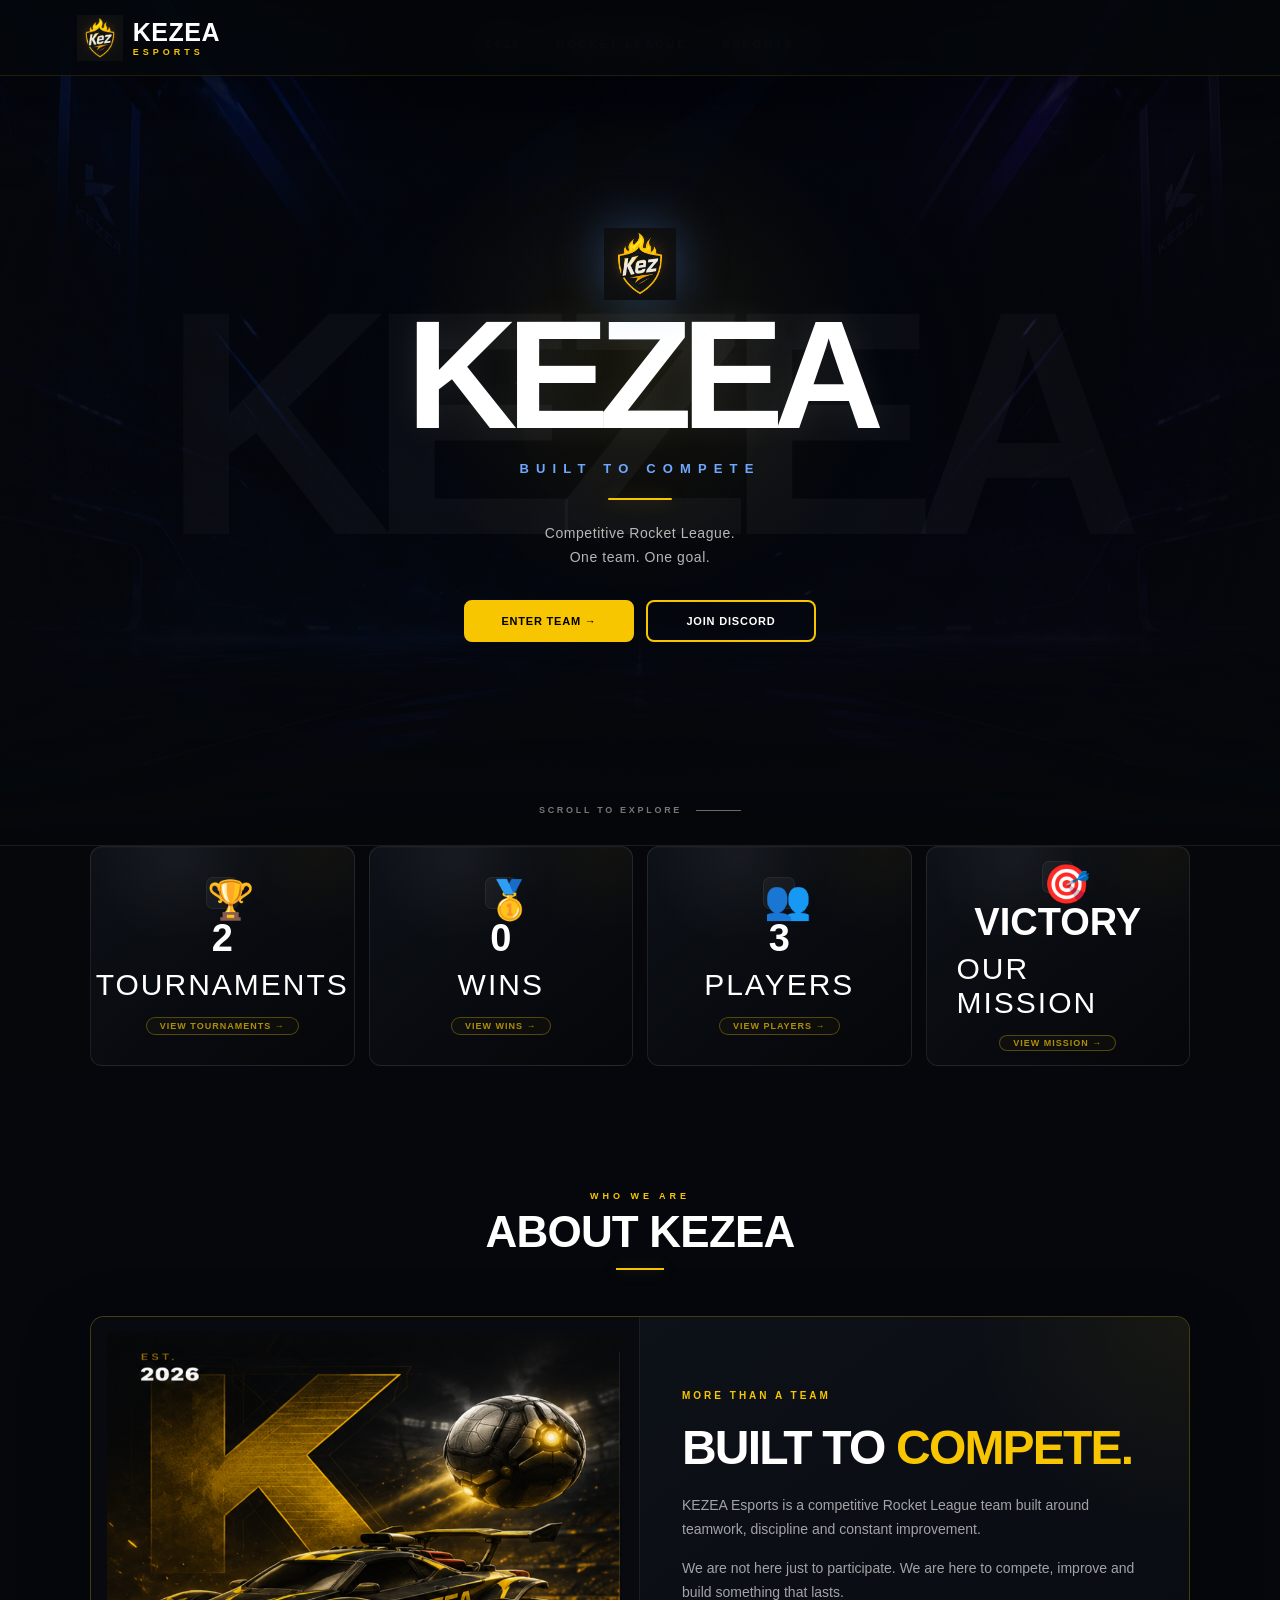
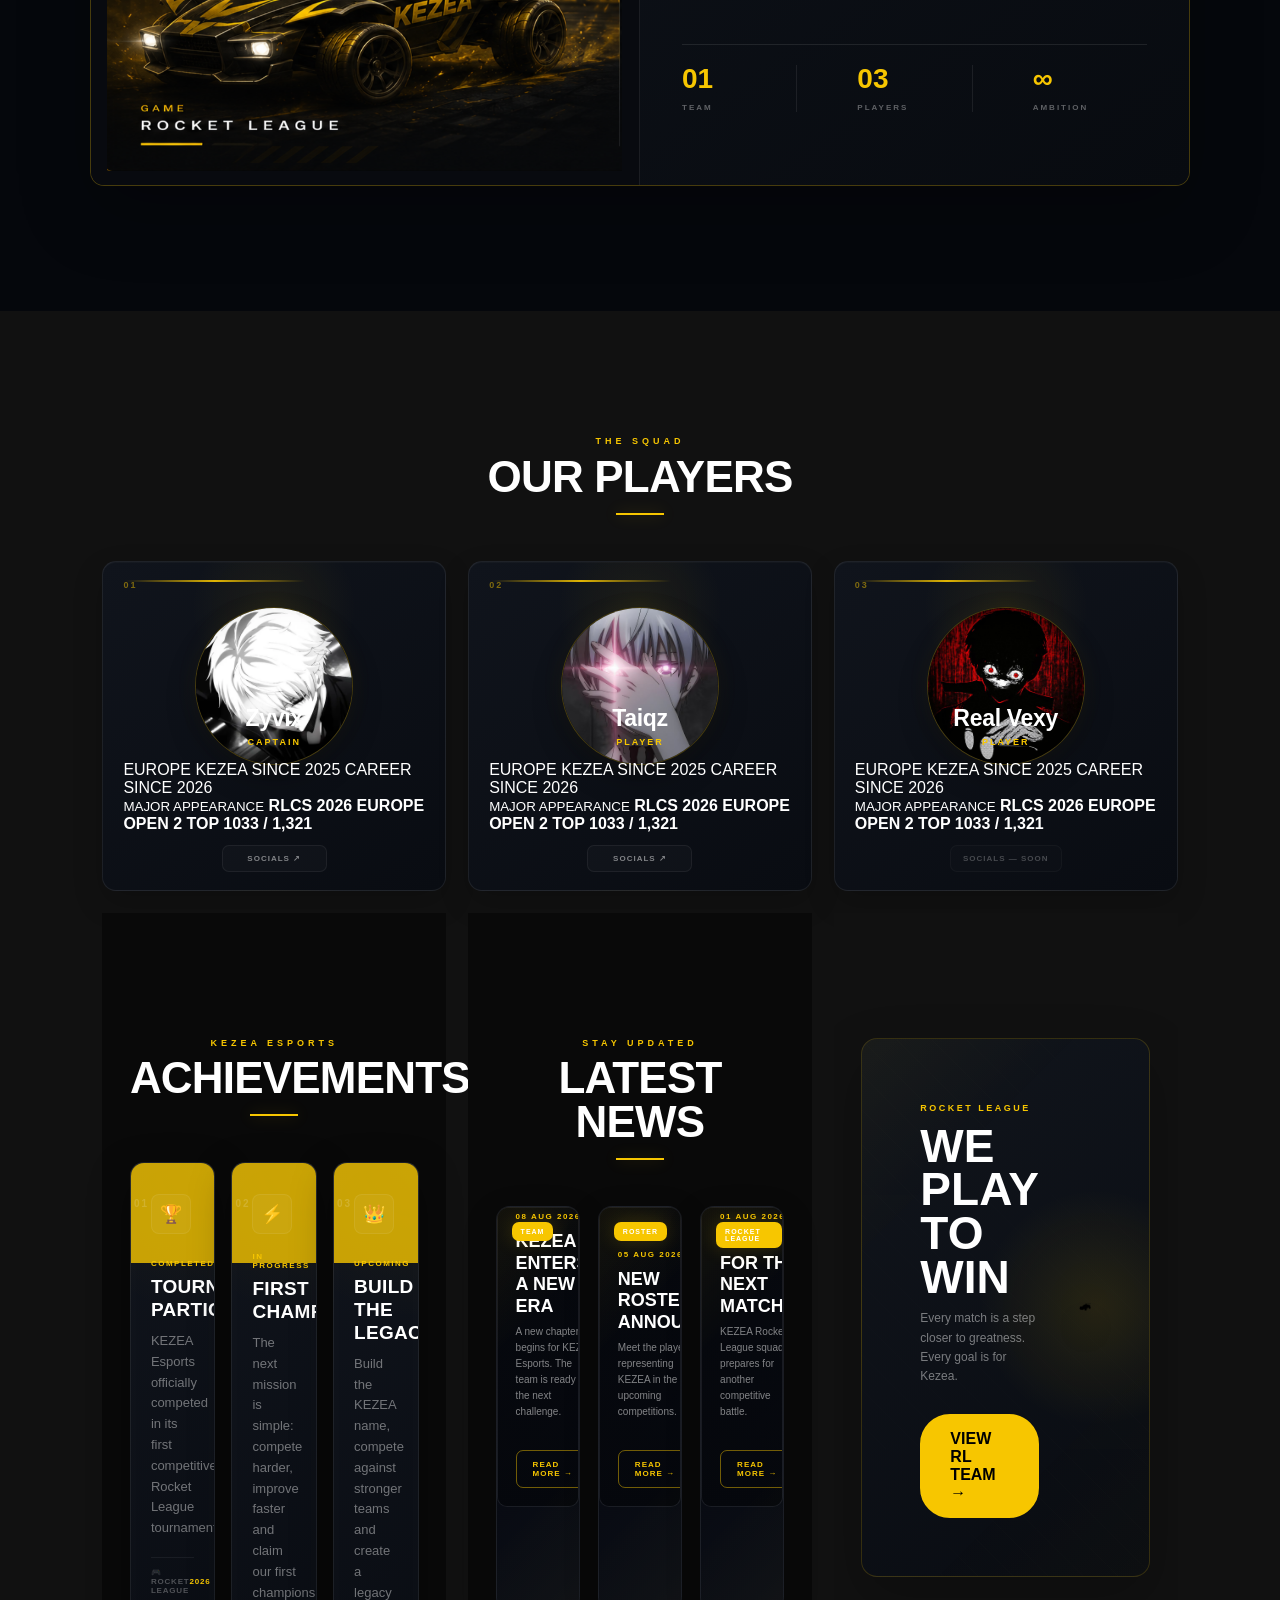
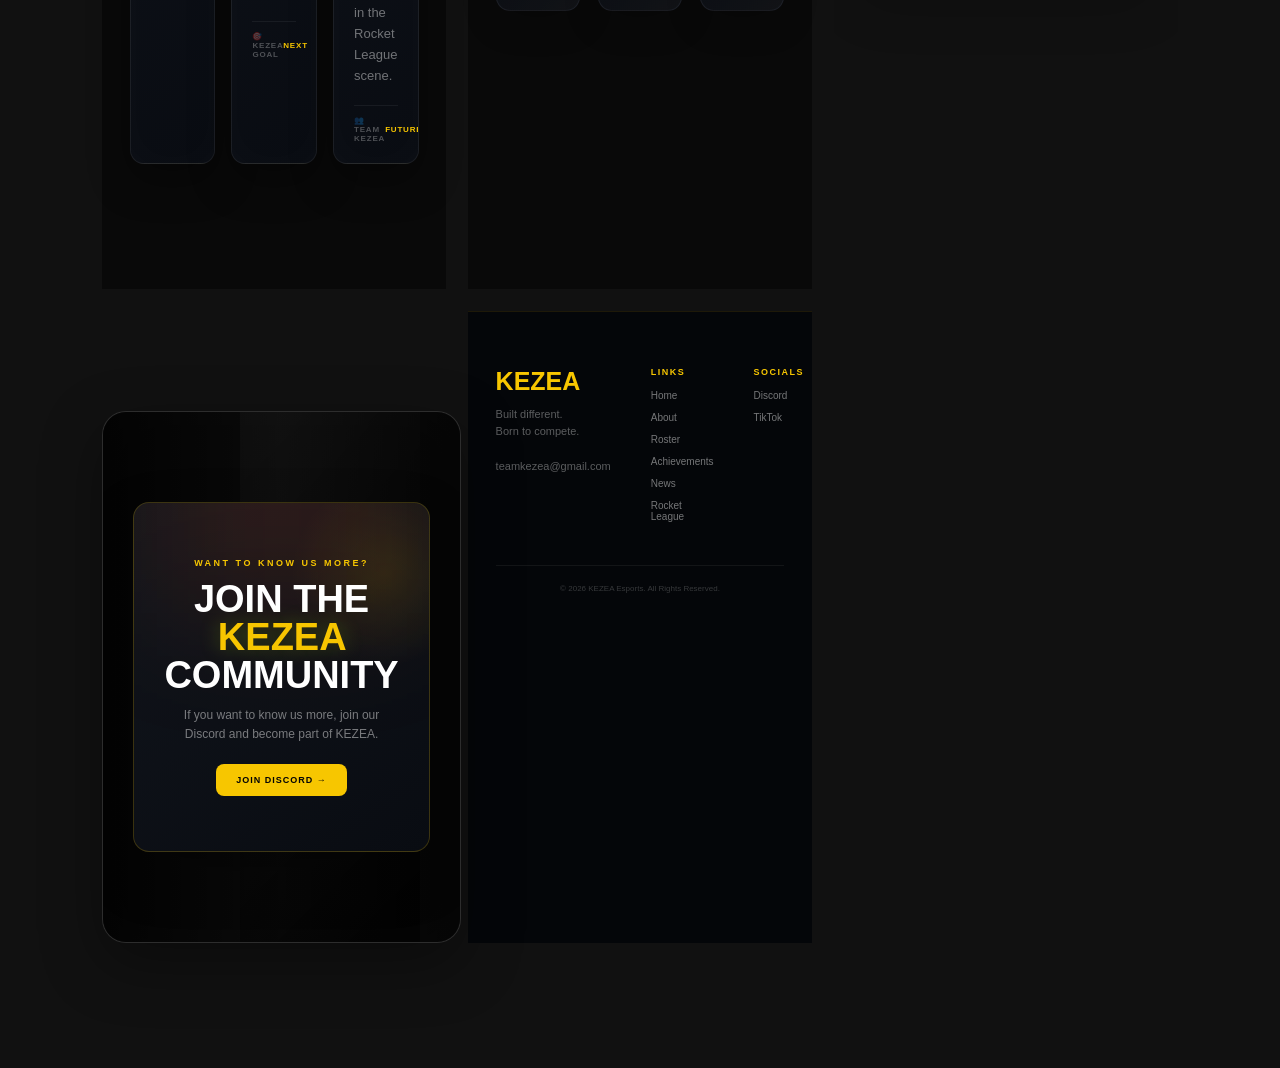
==== index.html @ 30eb9d8b "Refactor player cards and add event details" ====
<!DOCTYPE html>
<html lang="en">

<head>

    <meta charset="UTF-8">

    <meta
        name="viewport"
        content="width=device-width, initial-scale=1.0"
    >

    <title>KEZEA ESPORTS | Rocket League Esports</title>


    <!-- =========================
         GOOGLE VERIFICATION
    ========================== -->

    <meta
        name="google-site-verification"
        content="HxjGGB0V_TbKgoSrfknSjcGnYt4F0NY1BSdPWhC2jM4"
    >


    <!-- =========================
         DESCRIPTION
    ========================== -->

    <meta
        name="description"
        content="Official KEZEA Esports website. A competitive Rocket League esports team built on passion, teamwork and a drive for greatness."
    >


    <!-- =========================
         SOCIAL PREVIEW
    ========================== -->

    <meta
        property="og:title"
        content="KEZEA ESPORTS | Rocket League Esports"
    >

    <meta
        property="og:description"
        content="Official KEZEA Esports website. A competitive Rocket League esports team built on passion, teamwork and a drive for greatness."
    >

    <meta
        property="og:image"
        content="https://teamkezea.github.io/kezea-website/logo.png"
    >

    <meta
        property="og:url"
        content="https://teamkezea.github.io/kezea-website/"
    >

    <meta
        property="og:type"
        content="website"
    >


    <!-- =========================
         FAVICON
    ========================== -->

    <link
        rel="icon"
        type="image/png"
        href="logo.png"
    >


    <!-- =========================
         CSS
    ========================== -->

    <link
        rel="stylesheet"
        href="style.css"
    >

</head>


<body>


<!-- ==================================================
     NAVBAR
================================================== -->

<nav class="navbar">

    <!-- LOGO -->
    <a href="#hero" class="logo">

        <div class="logo-symbol">
            <img src="logo.png" alt="KEZEA Logo">
        </div>

        <div class="logo-text">
            KEZEA
            <span>ESPORTS</span>
        </div>

    </a>


    <!-- PC NAVIGATION -->
    <ul class="desktop-nav">

        <li><a href="#hero">HOME</a></li>
        <li><a href="#about">ABOUT</a></li>
        <li><a href="#roster">ROSTER</a></li>
        <li><a href="#achievements">ACHIEVEMENTS</a></li>
        <li><a href="#rocket-league">ROCKET LEAGUE</a></li>
        <li><a href="#news">NEWS</a></li>

    </ul>




<!-- DARK OVERLAY -->

<div class="menu-overlay"></div>
    
    <button
        class="menu-toggle"
        aria-label="Open menu"
        type="button"
    >
        ☰
    </button>


    <!-- DISCORD -->

    <a
        class="discord-btn"
        href="https://discord.gg/qdnSGPNUKp"
        target="_blank"
        rel="noopener noreferrer"
    >
        JOIN DISCORD
    </a>

</nav>



<!-- ==================================================
     HERO
================================================== -->

<section
    id="hero"
    class="hero"
>


    <div class="hero-bg-title">
        KEZEA
    </div>


    <div class="hero-top">

        <span>
            2026
        </span>

        <span>
            ROCKET LEAGUE
        </span>

        <span>
            ESPORTS
        </span>

    </div>


    <div class="hero-center">


        <div class="hero-logo">

            <img
                src="logo.png"
                alt="KEZEA"
            >

        </div>


        <h1>
            KEZEA
        </h1>


        <div class="hero-subtitle">
            BUILT TO COMPETE
        </div>


        <div class="hero-line"></div>


        <p>
            Competitive Rocket League.
            <br>
            One team. One goal.
        </p>


        <div class="hero-buttons">

            <a
                href="#roster"
                class="btn"
            >
                ENTER TEAM →
            </a>


            <a
                href="https://discord.gg/qdnSGPNUKp"
                class="btn outline"
                target="_blank"
                rel="noopener noreferrer"
            >
                JOIN DISCORD
            </a>

        </div>

    </div>


    <div class="hero-bottom">

        <span>
            SCROLL TO EXPLORE
        </span>

        <span class="hero-scroll-line"></span>

    </div>

</section>



<!-- ==================================================
     STATS
================================================== -->

<section class="stats-section">

    <div class="stat-box">


        <!-- TOURNAMENTS -->

        <a
            href="tournaments.html"
            class="stat"
        >

            <span class="stat-icon">
                🏆
            </span>

            <h2>
                2
            </h2>

            <p>
                TOURNAMENTS
            </p>

            <span class="stat-link">
                VIEW TOURNAMENTS →
            </span>

        </a>


        <!-- WINS -->

        <a
            href="wins.html"
            class="stat"
        >

            <span class="stat-icon">
                🥇
            </span>

            <h2>
                0
            </h2>

            <p>
                WINS
            </p>

            <span class="stat-link">
                VIEW WINS →
            </span>

        </a>


        <!-- PLAYERS -->

        <a
            href="players.html"
            class="stat"
        >

            <span class="stat-icon">
                👥
            </span>

            <h2>
                3
            </h2>

            <p>
                PLAYERS
            </p>

            <span class="stat-link">
                VIEW PLAYERS →
            </span>

        </a>


        <!-- MISSION -->

        <a
            href="mission.html"
            class="stat"
        >

            <span class="stat-icon">
                🎯
            </span>

            <h2>
                VICTORY
            </h2>

            <p>
                OUR MISSION
            </p>

            <span class="stat-link">
                VIEW MISSION →
            </span>

        </a>

    </div>

</section>



<!-- ==================================================
     ABOUT
================================================== -->

<section
    id="about"
    class="about section"
>


    <div class="section-title">

        <span>
            WHO WE ARE
        </span>

        <h2>
            ABOUT KEZEA
        </h2>

        <div class="section-line"></div>

    </div>


    <div class="about-content">


        <!-- LEFT -->

        <div class="about-visual">

            <div class="about-big-text">
                K
            </div>


            <div class="about-info">

                <span>
                    EST.
                </span>

                <strong>
                    2026
                </strong>

            </div>


            <div class="about-info second">

                <span>
                    GAME
                </span>

                <strong>
                    ROCKET LEAGUE
                </strong>

            </div>

        </div>


        <!-- RIGHT -->

        <div class="about-text">

            <span class="about-label">
                MORE THAN A TEAM
            </span>


            <h3>
                BUILT TO
                <span>COMPETE.</span>
            </h3>


            <p>
                KEZEA Esports is a competitive Rocket League
                team built around teamwork, discipline and
                constant improvement.
            </p>


            <p>
                We are not here just to participate.
                We are here to compete, improve and build
                something that lasts.
            </p>


            <div class="about-stats">

                <div>
                    <strong>01</strong>
                    <span>TEAM</span>
                </div>

                <div>
                    <strong>03</strong>
                    <span>PLAYERS</span>
                </div>

                <div>
                    <strong>∞</strong>
                    <span>AMBITION</span>
                </div>

            </div>

        </div>

    </div>

</section>



<!-- ==================================================
     ROSTER
================================================== -->

<section
    id="roster"
    class="roster section"
>


    <div class="section-title">

        <span>
            THE SQUAD
        </span>

        <h2>
            OUR PLAYERS
        </h2>

        <div class="section-line"></div>

    </div>


    <div class="players">


<!-- ZYVIX -->
<div class="player-card">
    <span class="player-number">01</span>

    <div class="player-avatar">
        <img src="Zyvix.png" alt="Zyvix">
    </div>

    <h3>Zyvix</h3>
    <p>CAPTAIN</p>

    <div class="player-career">
        <span>EUROPE</span>
        <span>KEZEA SINCE 2025</span>
        <span>CAREER SINCE 2026</span>
    </div>

    <div class="player-event">
        <small>MAJOR APPEARANCE</small>
        <strong>RLCS 2026 EUROPE OPEN 2</strong>
        <b>TOP 1033 / 1,321</b>
    </div>

    <a href="https://linktr.ee/zyvixrl"
       target="_blank"
       class="player-link">
       SOCIALS ↗
    </a>
</div>


<!-- TAIQZ -->
<div class="player-card">
    <span class="player-number">02</span>

    <div class="player-avatar">
        <img src="taiqz.png" alt="Taiqz">
    </div>

    <h3>Taiqz</h3>
    <p>PLAYER</p>

    <div class="player-career">
        <span>EUROPE</span>
        <span>KEZEA SINCE 2025</span>
        <span>CAREER SINCE 2026</span>
    </div>

    <div class="player-event">
        <small>MAJOR APPEARANCE</small>
        <strong>RLCS 2026 EUROPE OPEN 2</strong>
        <b>TOP 1033 / 1,321</b>
    </div>

    <a href="https://linktr.ee/taiqz"
       target="_blank"
       class="player-link">
       SOCIALS ↗
    </a>
</div>


<!-- REAL VEXY -->
<div class="player-card">
    <span class="player-number">03</span>

    <div class="player-avatar">
        <img src="real-vexy.png" alt="Real Vexy">
    </div>

    <h3>Real Vexy</h3>
    <p>PLAYER</p>

    <div class="player-career">
        <span>EUROPE</span>
        <span>KEZEA SINCE 2025</span>
        <span>CAREER SINCE 2026</span>
    </div>

    <div class="player-event">
        <small>MAJOR APPEARANCE</small>
        <strong>RLCS 2026 EUROPE OPEN 2</strong>
        <b>TOP 1033 / 1,321</b>
    </div>

    <span class="player-link disabled">
        SOCIALS — SOON
    </span>
</div>


<!-- ==================================================
     ACHIEVEMENTS
================================================== -->

<section
    id="achievements"
    class="achievements section"
>


    <div class="section-title">

        <span>
            KEZEA ESPORTS
        </span>

        <h2>
            ACHIEVEMENTS
        </h2>

        <div class="section-line"></div>

    </div>


    <div class="achievements-container">


        <!-- ACHIEVEMENT 01 -->

        <div class="achievement-card">

            <div class="achievement-number">
                01
            </div>


            <div class="achievement-icon">
                🏆
            </div>


            <div class="achievement-content">

                <span class="achievement-status">
                    COMPLETED
                </span>


                <h3>
                    TOURNAMENT PARTICIPATION
                </h3>


                <p>
                    KEZEA Esports officially competed
                    in its first competitive Rocket League
                    tournaments.
                </p>


                <div class="achievement-meta">

                    <span>
                        🎮 ROCKET LEAGUE
                    </span>

                    <span>
                        2026
                    </span>

                </div>

            </div>

        </div>



        <!-- ACHIEVEMENT 02 -->

        <div class="achievement-card">

            <div class="achievement-number">
                02
            </div>


            <div class="achievement-icon">
                ⚡
            </div>


            <div class="achievement-content">

                <span class="achievement-status active">
                    IN PROGRESS
                </span>


                <h3>
                    FIRST CHAMPIONSHIP
                </h3>


                <p>
                    The next mission is simple:
                    compete harder, improve faster
                    and claim our first championship.
                </p>


                <div class="achievement-meta">

                    <span>
                        🎯 KEZEA GOAL
                    </span>

                    <span>
                        NEXT
                    </span>

                </div>

            </div>

        </div>



        <!-- ACHIEVEMENT 03 -->

        <div class="achievement-card">

            <div class="achievement-number">
                03
            </div>


            <div class="achievement-icon">
                👑
            </div>


            <div class="achievement-content">

                <span class="achievement-status future">
                    UPCOMING
                </span>


                <h3>
                    BUILD THE LEGACY
                </h3>


                <p>
                    Build the KEZEA name, compete against
                    stronger teams and create a legacy
                    in the Rocket League scene.
                </p>


                <div class="achievement-meta">

                    <span>
                        👥 TEAM KEZEA
                    </span>

                    <span>
                        FUTURE
                    </span>

                </div>

            </div>

        </div>

    </div>

</section>



<!-- ==================================================
     NEWS
================================================== -->

<section
    id="news"
    class="news section"
>


    <div class="section-title">

        <span>
            STAY UPDATED
        </span>

        <h2>
            LATEST NEWS
        </h2>

        <div class="section-line"></div>

    </div>


    <div class="news-cards">


        <!-- NEWS 01 -->

        <article class="news-card featured">

            <div class="news-card-image news-bg-1">

                <span class="news-card-tag">
                    TEAM
                </span>


                <div class="news-card-overlay"></div>


                <div class="news-card-content">

                    <span class="news-card-date">
                        08 AUG 2026
                    </span>


                    <h3>
                        KEZEA ENTERS A NEW ERA
                    </h3>


                    <p>
                        A new chapter begins for KEZEA Esports.
                        The team is ready for the next challenge.
                    </p>


                    <a
                        href="news.html#new-era"
                        class="news-card-btn"
                    >
                        READ MORE →
                    </a>

                </div>

            </div>

        </article>



        <!-- NEWS 02 -->

        <article class="news-card">

            <div class="news-card-image news-bg-2">

                <span class="news-card-tag">
                    ROSTER
                </span>


                <div class="news-card-overlay"></div>


                <div class="news-card-content">

                    <span class="news-card-date">
                        05 AUG 2026
                    </span>


                    <h3>
                        NEW ROSTER ANNOUNCEMENT
                    </h3>


                    <p>
                        Meet the players representing KEZEA
                        in the upcoming competitions.
                    </p>


                    <a
                        href="news.html#roster-announcement"
                        class="news-card-btn"
                    >
                        READ MORE →
                    </a>

                </div>

            </div>

        </article>



        <!-- NEWS 03 -->

        <article class="news-card">

            <div class="news-card-image news-bg-3">

                <span class="news-card-tag">
                    ROCKET LEAGUE
                </span>


                <div class="news-card-overlay"></div>


                <div class="news-card-content">

                    <span class="news-card-date">
                        01 AUG 2026
                    </span>


                    <h3>
                        READY FOR THE NEXT MATCH
                    </h3>


                    <p>
                        KEZEA Rocket League squad prepares
                        for another competitive battle.
                    </p>


                    <a
                        href="news.html#next-match"
                        class="news-card-btn"
                    >
                        READ MORE →
                    </a>

                </div>

            </div>

        </article>

    </div>

</section>



<!-- ==================================================
     ROCKET LEAGUE
================================================== -->

<section
    id="rocket-league"
    class="rocket-league section"
>


    <div class="rocket-container">


        <div class="rocket-text">

            <span>
                ROCKET LEAGUE
            </span>


            <h2>
                WE PLAY
                <br>
                TO WIN
            </h2>


            <p>
                Every match is a step closer to greatness.
                Every goal is for Kezea.
            </p>


            <a
                href="#roster"
                class="btn"
            >
                VIEW RL TEAM →
            </a>

        </div>


        <div class="rocket-car">

            <img
                src="care.png"
                alt="Rocket League Car"
            >

        </div>

    </div>

</section>



<!-- ==================================================
     DISCORD CTA
================================================== -->

<section class="discord-cta">


    <div class="discord-cta-content">

        <span class="discord-cta-small">
            WANT TO KNOW US MORE?
        </span>


        <h2>
            JOIN THE
            <span>KEZEA</span>
            COMMUNITY
        </h2>


        <p>
            If you want to know us more,
            join our Discord and become part of KEZEA.
        </p>


        <a
            href="https://discord.gg/qdnSGPNUKp"
            class="discord-cta-btn"
            target="_blank"
            rel="noopener noreferrer"
        >
            JOIN DISCORD →
        </a>

    </div>

</section>



<!-- ==================================================
     FOOTER
================================================== -->

<footer>


    <div class="footer-grid">


        <!-- BRAND -->

        <div>

            <h2 class="footer-logo">
                KEZEA
            </h2>


            <p>
                Built different.
                <br>
                Born to compete.
                <br>
                <br>
                teamkezea@gmail.com
            </p>

        </div>



        <!-- LINKS -->

        <div>

            <h3>
                LINKS
            </h3>


            <a href="#hero">
                Home
            </a>


            <a href="#about">
                About
            </a>


            <a href="#roster">
                Roster
            </a>


            <a href="#achievements">
                Achievements
            </a>


            <a href="#news">
                News
            </a>


            <a href="#rocket-league">
                Rocket League
            </a>

        </div>



        <!-- SOCIALS -->

        <div>

            <h3>
                SOCIALS
            </h3>


            <a
                href="https://discord.gg/qdnSGPNUKp"
                target="_blank"
                rel="noopener noreferrer"
            >
                Discord
            </a>


            <a
                href="https://www.tiktok.com/@teamkezea0"
                target="_blank"
                rel="noopener noreferrer"
            >
                TikTok
            </a>

        </div>

    </div>


    <div class="copyright">

        © 2026 KEZEA Esports.
        All Rights Reserved.

    </div>

</footer>



<!-- ==================================================
     JAVASCRIPT
================================================== -->

<script>


/* =========================
   SCROLL REVEAL
========================= */

document.addEventListener("DOMContentLoaded", function () {


    const elements = document.querySelectorAll(
        ".section-title, .stat, .about-visual, .about-text, .player-card, .achievement-card, .news-card, .rocket-text, .rocket-car, .discord-cta-content"
    );


    const observer = new IntersectionObserver(
        function (entries) {

            entries.forEach(function (entry) {

                if (entry.isIntersecting) {

                    entry.target.classList.add(
                        "show-on-scroll"
                    );

                    observer.unobserve(
                        entry.target
                    );

                }

            });

        },
        {
            threshold: 0.15
        }
    );


    elements.forEach(function (element) {

        observer.observe(element);

    });


});



/* =========================
   MOBILE MENU
========================= */

document.addEventListener("DOMContentLoaded", function () {


    const menuButton =
        document.querySelector(".menu-toggle");


    const menu =
        document.querySelector(".navbar > ul");


    const menuLinks =
        document.querySelectorAll(
            ".navbar > ul a"
        );


    if (!menuButton || !menu) {
        return;
    }


    menuButton.addEventListener(
        "click",
        function () {

            menu.classList.toggle(
                "mobile-open"
            );


            const isOpen =
                menu.classList.contains(
                    "mobile-open"
                );


            menuButton.textContent =
                isOpen ? "✕" : "☰";


            menuButton.setAttribute(
                "aria-label",
                isOpen
                    ? "Close menu"
                    : "Open menu"
            );

        }
    );


    menuLinks.forEach(function (link) {

        link.addEventListener(
            "click",
            function () {

                menu.classList.remove(
                    "mobile-open"
                );


                menuButton.textContent =
                    "☰";


                menuButton.setAttribute(
                    "aria-label",
                    "Open menu"
                );

            }
        );

    });


});


</script>


</body>

</html>
---- style.css ----
/* =========================================================
   KEZEA ESPORTS
   GAMING STYLE v3 - CLEAN & RESPONSIVE
========================================================= */

p {
    font-size: 30px;
}


/* =========================================================
   IMPORTS
========================================================= */

@import url("https://fonts.googleapis.com/css2?family=Orbitron:wght@400;500;600;700;800;900&family=Poppins:wght@300;400;500;600;700;800&display=swap");

/* =========================================================
   VARIABLES
========================================================= */

:root {
    --gold: #f7c600;
    --gold-light: #ffe45c;
    --gold-dark: #b88c00;

    --black: #050505;
    --dark: #0b0b0b;
    --dark-2: #111;
    --card: #151515;
    --card-2: #1b1b1b;

    --white: #fff;
    --gray: #999;
    --gray-dark: #555;

    --border: rgba(247, 198, 0, 0.18);
    --glow: 0 0 25px rgba(247, 198, 0, 0.18);

    --transition: 0.3s ease;
}

/* =========================================================
   RESET
========================================================= */

* {
    margin: 0;
    padding: 0;
    box-sizing: border-box;
}

html {
    scroll-behavior: smooth;
    scroll-padding-top: 90px;
}

body {
    font-family: "Poppins", sans-serif;
    background: var(--black);
    color: var(--white);
    overflow-x: hidden;
}

a {
    color: inherit;
    text-decoration: none;
}

img {
    max-width: 100%;
    display: block;
}

button,
input,
textarea,
select {
    font: inherit;
}

button {
    border: 0;
    cursor: pointer;
}

/* =========================================================
   SELECTION
========================================================= */

::selection {
    background: var(--gold);
    color: #000;
}

/* =========================================================
   SCROLLBAR
========================================================= */

::-webkit-scrollbar {
    width: 8px;
}

::-webkit-scrollbar-track {
    background: #050505;
}

::-webkit-scrollbar-thumb {
    background: var(--gold);
    border-radius: 10px;
}

::-webkit-scrollbar-thumb:hover {
    background: var(--gold-light);
}

/* =========================================================
   NAVBAR
========================================================= */

.navbar {
    position: fixed;
    top: 0;
    left: 0;

    width: 100%;
    height: 82px;

    padding: 0 7%;

    display: flex;
    align-items: center;
    justify-content: space-between;

    background: rgba(5, 5, 5, 0.82);
    backdrop-filter: blur(18px);
    -webkit-backdrop-filter: blur(18px);

    border-bottom: 1px solid rgba(247, 198, 0, 0.08);

    z-index: 1000;
}

/* LOGO */

.logo {
    display: flex;
    align-items: center;
    gap: 12px;

    font-family: "Orbitron", sans-serif;
    font-size: 25px;
    font-weight: 800;

    transition: var(--transition);
}

.logo:hover {
    transform: scale(1.03);
}

.logo-symbol {
    width: 52px;
    height: 52px;

    display: flex;
    align-items: center;
    justify-content: center;
}

.logo-symbol img {
    width: 100%;
    height: 100%;
    object-fit: contain;
}

.logo span {
    display: block;

    color: var(--gold);

    font-family: "Poppins", sans-serif;
    font-size: 9px;

    letter-spacing: 4px;
}

/* NAV LINKS */

.navbar ul {
    display: flex;
    align-items: center;
    gap: 25px;

    list-style: none;
}

.navbar ul a {
    position: relative;

    font-size: 12px;
    font-weight: 600;

    color: #ddd;

    transition: var(--transition);
}

.navbar ul a::after {
    content: "";

    position: absolute;
    left: 0;
    bottom: -7px;

    width: 0;
    height: 2px;

    background: var(--gold);

    transition: var(--transition);
}

.navbar ul a:hover {
    color: var(--gold);
}

.navbar ul a:hover::after {
    width: 100%;
}

/* DISCORD */

.discord-btn {
    padding: 11px 20px;

    background: var(--gold);
    color: #000;

    border-radius: 30px;

    font-size: 12px;
    font-weight: 800;

    transition: var(--transition);
}

.discord-btn:hover {
    transform: translateY(-3px);

    box-shadow:
        0 0 25px rgba(247, 198, 0, 0.45);
}

/* =========================================================
   HERO
========================================================= */

/* =========================================================
   KEZEA - PREMIUM HERO
========================================================= */

#hero {
    position: relative;
    min-height: 92vh;
    display: flex;
    align-items: center;
    justify-content: center;
    overflow: hidden;

    background:
        linear-gradient(
            180deg,
            rgba(4, 6, 12, 0.35),
            rgba(4, 6, 12, 0.88)
        ),
        url("hero-bg.jpg") center / cover no-repeat;

    border-bottom: 1px solid rgba(255,255,255,0.08);
}

/* Dark cinematic layer */

#hero::before {
    content: "";
    position: absolute;
    inset: 0;

    background:
        radial-gradient(
            circle at center,
            rgba(255, 70, 0, 0.12),
            transparent 38%
        ),
        linear-gradient(
            90deg,
            rgba(5,7,12,0.65),
            transparent 50%,
            rgba(5,7,12,0.65)
        );

    pointer-events: none;
}


/* Subtle grid */

#hero::after {
    content: "";
    position: absolute;
    inset: 0;

    background-image:
        linear-gradient(
            rgba(255,255,255,0.025) 1px,
            transparent 1px
        ),
        linear-gradient(
            90deg,
            rgba(255,255,255,0.025) 1px,
            transparent 1px
        );

    background-size: 70px 70px;

    mask-image: linear-gradient(
        to bottom,
        transparent,
        black 25%,
        black 75%,
        transparent
    );

    pointer-events: none;
}


/* Hero content */

.hero-content {
    position: relative;
    z-index: 2;

    width: min(1000px, 90%);

    text-align: center;

    display: flex;
    flex-direction: column;
    align-items: center;

    padding: 120px 20px 80px;
}


/* Welcome */

.welcome {
    color: #ff5a1f;

    font-size: 14px;
    font-weight: 800;

    letter-spacing: 7px;

    margin-bottom: 22px;

    text-transform: uppercase;
}


/* Main title */

.hero-content h1 {
    margin: 0;

    font-size: clamp(70px, 11vw, 150px);

    line-height: 0.82;

    font-weight: 1000;

    letter-spacing: -6px;

    text-transform: uppercase;

    color: #ffffff;

    text-shadow:
        0 0 30px rgba(255,255,255,0.08);
}

.hero-content h1 span {
    color: #ff5a1f;

    text-shadow:
        0 0 25px rgba(255,90,31,0.35),
        0 0 70px rgba(255,90,31,0.15);
}


/* Line */

.hero-line {
    width: 90px;
    height: 4px;

    margin: 35px 0 25px;

    background: #ff5a1f;

    box-shadow:
        0 0 20px rgba(255,90,31,0.65);

    border-radius: 10px;
}


/* Description */

.hero-content > p {
    max-width: 620px;

    margin: 0 auto;

    color: rgba(255,255,255,0.68);

    font-size: 17px;

    line-height: 1.8;

    letter-spacing: 0.4px;
}


/* Buttons */

.hero-buttons {
    display: flex;

    gap: 14px;

    margin-top: 38px;

    flex-wrap: wrap;

    justify-content: center;
}

.hero-buttons .btn {
    min-width: 180px;

    text-align: center;
}


/* Bottom glow */

#hero .hero-content::after {
    content: "";

    position: absolute;

    width: 500px;
    height: 180px;

    bottom: -80px;

    background: rgba(255,90,31,0.12);

    filter: blur(80px);

    z-index: -1;

    pointer-events: none;
}


/* =========================================================
   HERO RESPONSIVE
========================================================= */

@media (max-width: 700px) {

    #hero {
        min-height: 85vh;
    }

    .hero-content {
        padding-top: 100px;
    }

    .hero-content h1 {
        font-size: clamp(58px, 18vw, 95px);

        letter-spacing: -3px;
    }

    .welcome {
        font-size: 11px;
        letter-spacing: 4px;
    }

    .hero-content > p {
        font-size: 15px;
    }

    .hero-buttons {
        width: 100%;
    }

    .hero-buttons .btn {
        width: 100%;
        max-width: 280px;
    }
}
/* =========================================================
   BUTTONS
========================================================= */

.btn {
    display: inline-flex;
    align-items: center;
    justify-content: center;

    padding: 14px 28px;

    background: var(--gold);
    color: #000;

    border: 2px solid var(--gold);
    border-radius: 30px;

    font-weight: 800;

    transition: var(--transition);
}

.btn:hover {
    transform: translateY(-4px);

    box-shadow:
        0 0 25px rgba(247, 198, 0, 0.45);
}

.btn.outline {
    background: transparent;
    color: #fff;
}

.btn.outline:hover {
    background: var(--gold);
    color: #000;
}

/* =========================
   KEZEA STATS
========================= */

#stats {
    padding: 0 6% 60px;
    background: #05070c;
}

.stat-box {
    max-width: 1100px;
    margin: 0 auto;

    display: grid;
    grid-template-columns: repeat(4, 1fr);
    gap: 12px;
}

.stat {
    position: relative;

    height: 135px;
    min-height: 0;

    padding: 16px 18px;

    display: flex;
    flex-direction: column;
    justify-content: space-between;

    overflow: hidden;

    text-decoration: none;
    color: white;

    background:
        linear-gradient(
            145deg,
            rgba(20,23,31,.96),
            rgba(9,11,17,.98)
        );

    border: 1px solid rgba(255,255,255,.07);
    border-radius: 9px;

    transition: .3s ease;
}

.stat:hover {
    transform: translateY(-3px);
    border-color: rgba(255,90,31,.35);
    box-shadow: 0 8px 25px rgba(0,0,0,.3);
}

.stat-top {
    display: flex;
    align-items: center;
    justify-content: space-between;
}

.stat-icon {
    width: 32px;
    height: 32px;

    display: flex;
    align-items: center;
    justify-content: center;

    font-size: 15px;

    background: rgba(255,255,255,.04);
    border: 1px solid rgba(255,255,255,.06);
    border-radius: 7px;
}

.stat-number {
    font-size: 9px;
    font-weight: 800;
    letter-spacing: 2px;
    color: rgba(255,255,255,.18);
}

.stat-main {
    margin-top: 4px;
}

.stat-main h2 {
    margin: 0;

    font-size: 30px;
    line-height: 1;

    font-weight: 900;
    color: #fff;
}

.stat-main p {
    margin: 5px 0 0;

    font-size: 8px;
    font-weight: 900;
    letter-spacing: 1.5px;

    color: #ff5a1f;
}

.stat-bottom {
    display: flex;
    align-items: center;
    justify-content: space-between;

    padding-top: 7px;

    border-top: 1px solid rgba(255,255,255,.06);

    font-size: 7px;
    font-weight: 800;
    letter-spacing: .8px;

    color: rgba(255,255,255,.3);
}

.stat-arrow {
    color: #ff5a1f;
    font-size: 13px;
}

@media (max-width: 950px) {
    .stat-box {
        grid-template-columns: repeat(2, 1fr);
    }
}

@media (max-width: 600px) {

    #stats {
        padding-left: 5%;
        padding-right: 5%;
    }

    .stat-box {
        grid-template-columns: 1fr;
    }

    .stat {
        height: 130px;
    }
}

/* =========================================================
   SECTIONS
========================================================= */

#about,
#roster,
#achievements,
#rocket-league,
#news {
    position: relative;

    padding: 110px 8%;
}

#about,
#achievements,
#news {
    background: #090909;
}

#roster,
#rocket-league {
    background: #111;
}

/* =========================================================
   SECTION TITLE
========================================================= */

.section-title {
    margin-bottom: 60px;

    text-align: center;
}

.section-title span {
    color: var(--gold);

    font-size: 12px;
    font-weight: 700;

    letter-spacing: 5px;
}

.section-title h2 {
    margin-top: 10px;

    font-family: "Orbitron", sans-serif;

    font-size: clamp(30px, 4vw, 45px);
}

.section-line {
    width: 90px;
    height: 4px;

    margin: 18px auto 0;

    background: var(--gold);

    box-shadow:
        0 0 15px rgba(247, 198, 0, 0.5);
}

/* =========================================================
   ABOUT
========================================================= */

.about-content {
    max-width: 850px;

    margin: auto;

    text-align: center;
}

.about-content p {
    margin-bottom: 20px;

    color: #aaa;

    font-size: 17px;
    line-height: 1.9;
}

/* =========================================================
   PLAYERS
========================================================= */

.players {
    position: relative;
    z-index: 2;

    display: grid;

    grid-template-columns: repeat(3, minmax(0, 1fr));

    gap: 25px;

    width: 100%;
    max-width: 1100px;

    margin: 0 auto;
}

/* =========================
   PLAYER CARD
========================= */

.player-card {
    position: relative;

    height: 300px;
    padding: 18px;

    display: flex;
    flex-direction: column;
    align-items: center;
    justify-content: flex-end;

    overflow: hidden;

    text-decoration: none;
    color: #fff;

    background:
        linear-gradient(
            145deg,
            rgba(20,23,31,.96),
            rgba(8,10,15,.99)
        );

    border: 1px solid rgba(255,255,255,.07);
    border-radius: 10px;

    transition:
        transform .3s ease,
        border-color .3s ease,
        box-shadow .3s ease;
}


/* ORANGE GLOW */

.player-card::before {
    content: "";

    position: absolute;

    width: 180px;
    height: 180px;

    top: -80px;
    right: -70px;

    background: rgba(255,90,31,.12);

    filter: blur(55px);

    opacity: 0;

    transition: opacity .3s ease;
}


/* BOTTOM LINE */

.player-card::after {
    content: "";

    position: absolute;

    left: 0;
    bottom: 0;

    width: 0;
    height: 2px;

    background: #ff5a1f;

    transition: width .3s ease;
}


/* HOVER */

.player-card:hover {
    transform: translateY(-5px);

    border-color: rgba(255,90,31,.35);

    box-shadow:
        0 12px 30px rgba(0,0,0,.35);
}

.player-card:hover::before {
    opacity: 1;
}

.player-card:hover::after {
    width: 100%;
}


/* =========================
   NUMBER
========================= */

.player-number {
    position: absolute;

    top: 14px;
    left: 16px;

    color: rgba(255,255,255,.18);

    font-size: 10px;
    font-weight: 900;

    letter-spacing: 2px;
}


/* =========================
   AVATAR
========================= */

.player-avatar {
    position: absolute;

    top: 25px;
    left: 50%;

    width: 150px;
    height: 150px;

    transform: translateX(-50%);

    display: flex;
    align-items: center;
    justify-content: center;

    overflow: hidden;

    border-radius: 50%;

    background:
        radial-gradient(
            circle,
            rgba(255,90,31,.12),
            rgba(10,12,18,.95) 70%
        );

    border: 1px solid rgba(255,255,255,.08);
}

.player-avatar img {
    width: 100%;
    height: 100%;

    object-fit: cover;

    transition: transform .35s ease;
}

.player-card:hover .player-avatar img {
    transform: scale(1.05);
}


/* =========================
   NAME
========================= */

.player-card h3 {
    position: relative;
    z-index: 2;

    margin: 0;

    font-size: 21px;
    line-height: 1;

    font-weight: 900;

    letter-spacing: .5px;
}

.player-card p {
    position: relative;
    z-index: 2;

    margin: 7px 0 10px;

    color: #ff5a1f;

    font-size: 9px;
    font-weight: 900;

    letter-spacing: 2px;
}


/* =========================
   LINKS
========================= */

.player-link {
    position: relative;
    z-index: 2;

    color: rgba(255,255,255,.35);

    font-size: 8px;
    font-weight: 800;

    letter-spacing: 1px;

    transition: color .25s ease;
}

.player-card:hover .player-link {
    color: #fff;
}

.player-link.disabled {
    color: rgba(255,255,255,.18);
}


/* =========================
   TABLET
========================= */

@media (max-width: 950px) {

    .players {
        grid-template-columns: repeat(2, 1fr);
    }

}


/* =========================
   MOBILE
========================= */

@media (max-width: 600px) {

    .players {
        grid-template-columns: 1fr;
    }

    .player-card {
        height: 285px;
    }

    .player-avatar {
        width: 140px;
        height: 140px;
    }

}

/* =========================================================
   KEZEA ACHIEVEMENTS - COMPACT
========================================================= */

.achievements-container {
    max-width: 1100px;
    margin: 0 auto;

    display: grid;
    grid-template-columns: repeat(3, 1fr);

    gap: 14px;
}


/* =========================
   ACHIEVEMENT CARD
========================= */

.achievement-card {
    position: relative;

    min-height: 220px;

    padding: 20px;

    overflow: hidden;

    background:
        linear-gradient(
            145deg,
            rgba(20,23,31,.96),
            rgba(8,10,15,.99)
        );

    border: 1px solid rgba(255,255,255,.07);
    border-radius: 10px;

    transition:
        transform .3s ease,
        border-color .3s ease,
        box-shadow .3s ease;
}


/* ORANGE GLOW */

.achievement-card::before {
    content: "";

    position: absolute;

    width: 170px;
    height: 170px;

    top: -90px;
    right: -70px;

    background: rgba(255,90,31,.11);

    filter: blur(55px);

    opacity: 0;

    transition: opacity .3s ease;
}


/* BOTTOM LINE */

.achievement-card::after {
    content: "";

    position: absolute;

    left: 0;
    bottom: 0;

    width: 0;
    height: 2px;

    background: #ff5a1f;

    transition: width .3s ease;
}


/* HOVER */

.achievement-card:hover {
    transform: translateY(-4px);

    border-color: rgba(255,90,31,.32);

    box-shadow:
        0 12px 30px rgba(0,0,0,.35);
}

.achievement-card:hover::before {
    opacity: 1;
}

.achievement-card:hover::after {
    width: 100%;
}


/* =========================
   NUMBER
========================= */

.achievement-number {
    position: absolute;

    top: 15px;
    right: 17px;

    color: rgba(255,255,255,.16);

    font-size: 10px;
    font-weight: 900;

    letter-spacing: 2px;
}


/* =========================
   ICON
========================= */

.achievement-icon {
    width: 40px;
    height: 40px;

    display: flex;
    align-items: center;
    justify-content: center;

    margin-bottom: 18px;

    background: rgba(255,255,255,.04);

    border: 1px solid rgba(255,255,255,.07);

    border-radius: 8px;

    font-size: 18px;
}


/* =========================
   CONTENT
========================= */

.achievement-content {
    position: relative;
    z-index: 2;
}


/* STATUS */

.achievement-status {
    display: inline-block;

    margin-bottom: 8px;

    color: #ff5a1f;

    font-size: 8px;
    font-weight: 900;

    letter-spacing: 1.5px;
}


/* STATUS COLORS */

.achievement-status.active {
    color: #ffb020;
}

.achievement-status.future {
    color: rgba(255,255,255,.4);
}


/* TITLE */

.achievement-content h3 {
    margin: 0 0 9px;

    color: #fff;

    font-size: 17px;
    line-height: 1.2;

    font-weight: 900;

    letter-spacing: .3px;
}


/* DESCRIPTION */

.achievement-content p {
    margin: 0;

    color: rgba(255,255,255,.42);

    font-size: 11px;
    line-height: 1.6;
}


/* =========================
   META
========================= */

.achievement-meta {
    display: flex;
    align-items: center;
    justify-content: space-between;

    margin-top: 18px;
    padding-top: 10px;

    border-top: 1px solid rgba(255,255,255,.06);

    color: rgba(255,255,255,.28);

    font-size: 8px;
    font-weight: 800;

    letter-spacing: .8px;
}

.achievement-meta span:last-child {
    color: #ff5a1f;
}


/* =========================
   TABLET
========================= */

@media (max-width: 950px) {

    .achievements-container {
        grid-template-columns: 1fr;
        max-width: 650px;
    }

}


/* =========================
   MOBILE
========================= */

@media (max-width: 600px) {

    .achievement-card {
        min-height: 205px;
        padding: 18px;
    }

    .achievement-content h3 {
        font-size: 16px;
    }

    .achievement-content p {
        font-size: 10px;
    }

}

/* =========================================================
   LATEST NEWS
========================================================= */

.news-cards {
    width: 100%;
    max-width: 1100px;

    margin: 0 auto;

    display: grid;

    grid-template-columns:
        repeat(3, minmax(0, 1fr));

    gap: 22px;
}

/* =========================================================
   NEWS CARD
========================================================= */

.news-card {
    position: relative;

    min-width: 0;
    height: 430px;

    border-radius: 22px;

    overflow: hidden;

    background: #111;

    border: 1px solid #292929;

    transition:
        transform 0.4s ease,
        border-color 0.4s ease,
        box-shadow 0.4s ease;
}

.news-card:hover {
    transform: translateY(-10px);

    border-color: var(--gold);

    box-shadow:
        0 20px 55px rgba(0, 0, 0, 0.55),
        0 0 30px rgba(247, 198, 0, 0.14);
}

.news-card.featured {
    border-color: rgba(247, 198, 0, 0.35);
}

/* =========================================================
   NEWS IMAGE
========================================================= */

.news-card-image {
    position: relative;

    width: 100%;
    height: 100%;

    display: flex;
    align-items: flex-end;

    padding: 28px;

    overflow: hidden;

    background-size: cover;
    background-position: center;

    transition: transform 0.6s ease;
}

.news-card:hover .news-card-image {
    transform: scale(1.04);
}

/* =========================================================
   NEWS BACKGROUNDS
========================================================= */

.news-bg-1 {
    background-image:
        url("https://images.unsplash.com/photo-1542751371-adc38448a05e");
}

.news-bg-2 {
    background-image:
        url("https://images.unsplash.com/photo-1560253023-3ec5d502959f");
}

.news-bg-3 {
    background-image:
        url("https://images.unsplash.com/photo-1511512578047-dfb367046420");
}

/* =========================================================
   NEWS OVERLAY
========================================================= */

.news-card-overlay {
    position: absolute;
    inset: 0;

    background:
        linear-gradient(
            to top,
            rgba(0, 0, 0, 0.98) 0%,
            rgba(0, 0, 0, 0.72) 45%,
            rgba(0, 0, 0, 0.15) 100%
        );

    transition: 0.4s ease;
}

.news-card:hover .news-card-overlay {
    background:
        linear-gradient(
            to top,
            rgba(0, 0, 0, 0.98),
            rgba(0, 0, 0, 0.62),
            rgba(247, 198, 0, 0.08)
        );
}

/* =========================================================
   NEWS GLOW
========================================================= */

.news-card-image::after {
    content: "";

    position: absolute;

    width: 220px;
    height: 220px;

    right: -100px;
    top: -100px;

    border-radius: 50%;

    background:
        rgba(247, 198, 0, 0.18);

    filter: blur(65px);

    opacity: 0;

    transition: 0.5s ease;
}

.news-card:hover .news-card-image::after {
    opacity: 1;
}

/* =========================================================
   NEWS TAG
========================================================= */

.news-card-tag {
    position: absolute;

    top: 22px;
    left: 22px;

    z-index: 4;

    padding: 7px 13px;

    background: var(--gold);
    color: #000;

    border-radius: 20px;

    font-size: 8px;
    font-weight: 900;

    letter-spacing: 2px;

    box-shadow:
        0 0 20px rgba(247, 198, 0, 0.2);
}

/* =========================================================
   NEWS CONTENT
========================================================= */

.news-card-content {
    position: relative;

    z-index: 3;

    width: 100%;
}

.news-card-date {
    display: block;

    margin-bottom: 10px;

    color: var(--gold);

    font-size: 9px;
    font-weight: 800;

    letter-spacing: 2px;
}

.news-card-content h3 {
    margin: 0;

    color: #fff;

    font-family: "Orbitron", sans-serif;

    font-size: 19px;

    line-height: 1.35;

    transition: 0.3s ease;
}

.news-card:hover .news-card-content h3 {
    color: var(--gold);
}

.news-card-content p {
    margin-top: 10px;

    color: #999;

    font-size: 11px;

    line-height: 1.65;
}

/* =========================================================
   NEWS BUTTON
========================================================= */

.news-card-btn {
    display: inline-flex;

    align-items: center;

    margin-top: 18px;

    padding: 9px 16px;

    color: var(--gold);

    border: 1px solid rgba(247, 198, 0, 0.6);

    border-radius: 20px;

    font-size: 9px;
    font-weight: 800;

    letter-spacing: 1px;

    transition: 0.3s ease;
}

.news-card-btn:hover {
    background: var(--gold);

    color: #000;

    transform: translateX(5px);

    box-shadow:
        0 0 20px rgba(247, 198, 0, 0.3);
}

/* =========================================================
   ROCKET LEAGUE
========================================================= */

.rocket-container {
    position: relative;

    min-height: 390px;

    display: flex;
    align-items: center;
    justify-content: space-between;

    gap: 50px;

    padding: 65px;

    background:
        radial-gradient(
            circle at 80% 50%,
            rgba(247, 198, 0, 0.12),
            transparent 35%
        ),
        #171717;

    border: 1px solid #292929;
    border-radius: 25px;

    overflow: hidden;
}

.rocket-text {
    position: relative;

    z-index: 2;

    max-width: 500px;
}

.rocket-text > span {
    color: var(--gold);

    font-size: 12px;
    font-weight: 700;

    letter-spacing: 5px;
}

.rocket-text h2 {
    margin: 15px 0;

    font-family: "Orbitron", sans-serif;

    font-size: clamp(40px, 5vw, 60px);

    line-height: 1;
}

.rocket-text p {
    margin-bottom: 28px;

    color: #999;

    line-height: 1.8;
}

.rocket-car {
    position: relative;

    z-index: 2;

    animation:
        carMove 2.5s ease-in-out infinite alternate;
}

.rocket-car img {
    width: 390px;

    filter:
        drop-shadow(
            0 0 25px rgba(247, 198, 0, 0.45)
        );
}

/* =========================================================
   FOOTER
========================================================= */

footer {
    padding: 70px 8% 25px;

    background: #040404;

    border-top: 1px solid #171717;
}

.footer-grid {
    display: grid;

    grid-template-columns: repeat(3, 1fr);

    gap: 50px;
}

.footer-logo {
    color: var(--gold);

    font-family: "Orbitron", sans-serif;

    font-size: 32px;
}

footer h3 {
    margin-bottom: 18px;

    color: var(--gold);
}

footer p {
    color: #777;

    line-height: 1.8;
}

footer a {
    display: block;

    margin: 11px 0;

    color: #777;

    transition: var(--transition);
}

footer a:hover {
    color: var(--gold);

    transform: translateX(5px);
}

.copyright {
    margin-top: 50px;

    padding-top: 22px;

    text-align: center;

    color: #444;

    border-top: 1px solid #1c1c1c;

    font-size: 12px;
}

/* =========================================================
   SOCIAL BUTTON
========================================================= */

.social-btn {
    display: inline-flex;

    align-items: center;
    justify-content: center;

    margin-top: 20px;

    padding: 11px 24px;

    background: var(--gold);
    color: #000;

    border-radius: 30px;

    font-size: 12px;
    font-weight: 800;

    transition: var(--transition);
}

.social-btn:hover {
    transform: translateY(-4px);

    box-shadow:
        0 0 22px rgba(247, 198, 0, 0.45);
}

.social-btn.disabled {
    opacity: 0.7;
    cursor: default;
}

/* =========================================================
   PLAYER PAGE
========================================================= */

body.player-body {
    position: relative;

    min-height: 100vh;

    overflow-x: hidden;

    background:
        linear-gradient(
            90deg,
            rgba(5, 5, 5, 0.96),
            rgba(5, 5, 5, 0.72),
            rgba(5, 5, 5, 0.96)
        ),
        url("https://images.unsplash.com/photo-1542751371-adc38448a05e")
        center / cover no-repeat fixed;
}

body.player-body::before {
    content: "";

    position: fixed;
    inset: 0;

    pointer-events: none;

    background:
        radial-gradient(
            circle at 50% 45%,
            rgba(247, 198, 0, 0.12),
            transparent 38%
        );

    z-index: 0;
}

.player-page {
    position: relative;

    width: 100%;
    min-height: 100vh;

    display: flex;
    align-items: center;
    justify-content: center;

    padding: 120px 20px 60px;

    z-index: 1;
}

.player-profile,
.player-page > .player-content {
    position: relative;

    width: 100%;
    max-width: 520px;

    padding: 45px 35px;

    text-align: center;

    background: rgba(18, 18, 18, 0.94);

    border: 2px solid var(--gold);
    border-radius: 25px;

    backdrop-filter: blur(12px);
    -webkit-backdrop-filter: blur(12px);

    box-shadow:
        0 0 35px rgba(247, 198, 0, 0.14),
        0 25px 70px rgba(0, 0, 0, 0.6);

    animation: playerCardAppear 0.7s ease;
}

.player-page:has(> .player-image) {
    width: 100%;
    max-width: 520px;

    min-height: auto;

    margin: 120px auto 60px;

    padding: 45px 35px;

    display: flex;
    flex-direction: column;

    text-align: center;

    background: rgba(18, 18, 18, 0.94);

    border: 2px solid var(--gold);
    border-radius: 25px;

    backdrop-filter: blur(12px);
    -webkit-backdrop-filter: blur(12px);

    box-shadow:
        0 0 35px rgba(247, 198, 0, 0.14),
        0 25px 70px rgba(0, 0, 0, 0.6);

    animation: playerCardAppear 0.7s ease;
}

.player-profile > img,
.player-image {
    width: 150px;
    height: 150px;

    margin: 0 auto 20px;

    object-fit: cover;

    border: 3px solid var(--gold);
    border-radius: 50%;

    background: #0b0b0b;

    box-shadow:
        0 0 30px rgba(247, 198, 0, 0.25);

    transition: 0.4s ease;
}

.player-profile > img:hover,
.player-image:hover {
    transform: scale(1.05);

    box-shadow:
        0 0 40px rgba(247, 198, 0, 0.4);
}

.player-profile h1,
.player-page > h1 {
    margin: 0;

    color: var(--gold);

    font-family: "Orbitron", sans-serif;

    font-size: 45px;
}

.player-profile h3,
.player-page > h3 {
    margin-top: 8px;

    font-size: 14px;

    letter-spacing: 3px;
}

.player-info {
    width: 100%;

    margin: 30px 0;

    display: flex;
    justify-content: center;

    gap: 10px;
}

.player-info > div {
    width: 90px;
    min-width: 90px;

    padding: 11px 8px;

    background: #202020;

    border: 1px solid transparent;
    border-radius: 12px;

    transition: 0.3s ease;
}

.player-info > div:hover {
    border-color: rgba(247, 198, 0, 0.45);

    background: #252525;

    transform: translateY(-4px);
}

.player-info .stat-icon {
    display: block;

    font-size: 18px;
}

.player-info span:not(.stat-icon) {
    display: block;

    color: #aaa;

    font-size: 12px;
}

.player-info b {
    display: block;

    margin-top: 3px;

    color: var(--gold);

    font-family: "Orbitron", sans-serif;

    font-size: 22px;
}

.player-profile > p,
.player-page > p {
    margin: 25px auto 0;

    color: #aaa;

    font-size: 14px;

    line-height: 1.8;
}

.player-role {
    display: inline-block;

    margin-top: 22px;

    padding: 9px 18px;

    color: var(--gold);

    border: 1px solid var(--gold);

    border-radius: 30px;

    font-size: 10px;
    font-weight: 700;

    letter-spacing: 2px;
}

/* =========================================================
   BACK BUTTON
========================================================= */

body.player-body .back-btn {
    position: fixed;

    top: 92px;
    left: 50%;

    transform: translateX(-50%);

    display: inline-flex;
    align-items: center;
    justify-content: center;

    width: max-content;

    padding: 10px 20px;

    color: var(--gold);

    background: rgba(15, 15, 15, 0.92);

    border: 1px solid rgba(247, 198, 0, 0.55);
    border-radius: 12px;

    backdrop-filter: blur(10px);
    -webkit-backdrop-filter: blur(10px);

    font-size: 13px;
    font-weight: 700;

    white-space: nowrap;

    box-shadow:
        0 0 15px rgba(247, 198, 0, 0.10),
        0 8px 25px rgba(0, 0, 0, 0.35);

    z-index: 2000;

    transition:
        background 0.3s ease,
        color 0.3s ease,
        border-color 0.3s ease,
        box-shadow 0.3s ease,
        transform 0.3s ease;
}

body.player-body .back-btn:hover {
    background: var(--gold);

    color: #000;

    border-color: var(--gold);

    box-shadow:
        0 0 22px rgba(247, 198, 0, 0.35);

    transform: translateX(-50%) translateY(-3px);
}

/* =========================================================
   ACCESSIBILITY
========================================================= */

a:focus-visible,
button:focus-visible {
    outline: 2px solid var(--gold);
    outline-offset: 4px;
}

/* =========================================================
   ANIMATIONS
========================================================= */

@keyframes heroAppear {
    from {
        opacity: 0;
        transform: translateY(30px);
    }

    to {
        opacity: 1;
        transform: translateY(0);
    }
}

@keyframes playerCardAppear {
    from {
        opacity: 0;
        transform: translateY(25px) scale(0.97);
    }

    to {
        opacity: 1;
        transform: translateY(0) scale(1);
    }
}

@keyframes goldPulse {
    from {
        transform: scale(0.9);
        opacity: 0.5;
    }

    to {
        transform: scale(1.1);
        opacity: 1;
    }
}

@keyframes carMove {
    from {
        transform: translateX(0) translateY(0);
    }

    to {
        transform: translateX(25px) translateY(-8px);
    }
}

/* =========================================================
   TABLET - 1100px
========================================================= */

@media (max-width: 1100px) {

    .navbar {
        padding: 0 4%;
    }

    .navbar ul {
        gap: 15px;
    }

    .navbar ul a {
        font-size: 10px;
    }

    .discord-btn {
        padding: 9px 14px;
        font-size: 10px;
    }

    .players,
    .achievements-container,
    .news-cards {
        gap: 18px;
    }
}

/* =========================================================
   TABLET - 900px
========================================================= */

@media (max-width: 900px) {

    /* NAVBAR */

    .navbar {
        height: 72px;
        padding: 0 18px;
    }

    .navbar ul {
        display: none;
    }

    .logo {
        font-size: 21px;
    }

    .logo-symbol {
        width: 43px;
        height: 43px;
    }

    .discord-btn {
        padding: 9px 13px;
        font-size: 10px;
    }

    /* HERO */

    #hero {
        min-height: 100svh;

        padding: 120px 20px 70px;

        background-position: center;
    }

    .welcome {
        font-size: 11px;
        letter-spacing: 4px;
    }

    .hero-content h1 {
        font-size: 52px;
    }

    .hero-content p {
        font-size: 15px;
    }

    /* STATS */

    .stat-box {
        grid-template-columns: repeat(2, 1fr);
    }

    /* PLAYERS */

    .players {
        grid-template-columns: repeat(2, minmax(0, 1fr));
    }

    /* ACHIEVEMENTS */

    .achievements-container {
        grid-template-columns: repeat(2, minmax(0, 1fr));
    }

    /* NEWS */

    .news-cards {
        grid-template-columns: repeat(2, minmax(0, 1fr));
        gap: 18px;
    }

    .news-card {
        height: 400px;
    }

    .news-card-image {
        padding: 24px;
    }

    .news-card-content h3 {
        font-size: 17px;
    }

    .news-card-content p {
        font-size: 10px;
    }

    /* ROCKET */

    .rocket-container {
        flex-direction: column;

        text-align: center;

        padding: 45px 25px;
    }

    .rocket-text {
        max-width: 600px;
    }

    .rocket-car img {
        width: 290px;
    }

    /* FOOTER */

    .footer-grid {
        grid-template-columns: 1fr;

        text-align: center;
    }

    footer a:hover {
        transform: none;
    }

    /* BACK */

    body.player-body .back-btn {
        top: 82px;
    }
}

/* =========================================================
   MOBILE - 600px
========================================================= */

@media (max-width: 600px) {

    /* HERO */

    #hero {
        padding: 115px 20px 60px;
    }

    .hero-content h1 {
        font-size: 43px;
    }

    .hero-content p {
        font-size: 14px;
    }

    .hero-buttons {
        gap: 10px;
    }

    .hero-buttons .btn {
        padding: 11px 17px;
        font-size: 11px;
    }

    /* SECTIONS */

    #about,
    #roster,
    #achievements,
    #rocket-league,
    #news {
        padding: 80px 20px;
    }

    .section-title {
        margin-bottom: 45px;
    }

    .section-title span {
        font-size: 10px;
        letter-spacing: 4px;
    }

    .section-title h2 {
        font-size: 30px;
    }

    /* STATS */

    #stats {
        padding: 55px 20px;
    }

    .stat-box {
        grid-template-columns: 1fr;
        gap: 15px;
    }

    /* PLAYERS */

    .players {
        grid-template-columns: 1fr;
        gap: 20px;
    }

    .player-card {
        padding: 40px 20px;
    }

    /* ACHIEVEMENTS */

    .achievements-container {
        grid-template-columns: 1fr;
        gap: 18px;
    }

    .achievement-card {
        min-height: 250px;
        padding: 30px 23px;
    }

    /* =====================================================
       NEWS - MOBILE
    ===================================================== */

    .news-cards {
        grid-template-columns: 1fr;
        gap: 20px;
    }

    .news-card {
        width: 100%;
        height: 420px;
        border-radius: 18px;
    }

    .news-card-image {
        padding: 24px 20px;
    }

    .news-card-tag {
        top: 18px;
        left: 18px;

        padding: 6px 11px;

        font-size: 7px;
    }

    .news-card-date {
        font-size: 8px;
    }

    .news-card-content h3 {
        font-size: 17px;
        line-height: 1.4;
    }

    .news-card-content p {
        font-size: 10px;
        line-height: 1.6;
    }

    .news-card-btn {
        margin-top: 15px;

        padding: 8px 14px;

        font-size: 8px;
    }

    /* ROCKET */

    .rocket-text h2 {
        font-size: 40px;
    }

    .rocket-text p {
        font-size: 13px;
    }

    .rocket-car img {
        width: 240px;
    }

    /* PLAYER PAGE */

    .player-page {
        min-height: 100svh;

        padding: 115px 15px 35px;
    }

    .player-profile {
        padding: 35px 18px;

        border-radius: 20px;
    }

    .player-page:has(> .player-image) {
        width: calc(100% - 30px);

        margin: 105px 15px 35px;

        padding: 35px 18px;

        border-radius: 20px;
    }

    .player-profile h1,
    .player-page > h1 {
        font-size: 35px;
    }

    .player-profile > img,
    .player-image {
        width: 120px;
        height: 120px;
    }

    .player-info {
        gap: 6px;
    }

    .player-info > div {
        width: 80px;
        min-width: 80px;
    }

    .player-profile > p,
    .player-page > p {
        font-size: 13px;
    }

    /* BACK BUTTON */

    body.player-body .back-btn {
        top: 72px;

        padding: 8px 15px;

        font-size: 12px;

        border-radius: 10px;
    }

    body.player-body .back-btn:hover {
        transform: translateX(-50%) translateY(-3px);
    }
}

/* =========================================================
   VERY SMALL PHONES - 400px
========================================================= */

@media (max-width: 400px) {

    .logo {
        font-size: 18px;
    }

    .logo-symbol {
        width: 38px;
        height: 38px;
    }

    .discord-btn {
        padding: 8px 10px;
        font-size: 9px;
    }

    .hero-content h1 {
        font-size: 37px;
    }

    .hero-buttons {
        flex-direction: column;
        align-items: flex-start;
    }

    /* NEWS */

    .news-cards {
        gap: 16px;
    }

    .news-card {
        height: 390px;
        border-radius: 16px;
    }

    .news-card-image {
        padding: 20px 17px;
    }

    .news-card-content h3 {
        font-size: 15px;
    }

    .news-card-content p {
        font-size: 9px;
    }

    .news-card-btn {
        padding: 7px 12px;
        font-size: 8px;
    }

    .news-card-tag {
        top: 15px;
        left: 15px;
    }

    /* PLAYER */

    .player-info > div {
        width: 75px;
        min-width: 75px;
    }

    .player-info b {
        font-size: 19px;
    }

    body.player-body .back-btn {
        top: 70px;

        padding: 8px 13px;

        font-size: 11px;
    }
}

/* =========================================================
   REDUCED MOTION
========================================================= */

@media (prefers-reduced-motion: reduce) {

    *,
    *::before,
    *::after {
        animation-duration: 0.01ms !important;
        animation-iteration-count: 1 !important;

        transition-duration: 0.01ms !important;

        scroll-behavior: auto !important;
    }
}
/* =========================================================
   STAT CARD BUTTONS
========================================================= */

.stat-link {
    position: relative;
    z-index: 2;

    display: inline-flex;
    align-items: center;
    justify-content: center;

    margin-top: 18px;

    padding: 9px 16px;

    color: var(--gold);

    border: 1px solid rgba(247, 198, 0, 0.55);
    border-radius: 20px;

    font-size: 9px;
    font-weight: 800;

    letter-spacing: 1px;

    transition:
        background 0.3s ease,
        color 0.3s ease,
        transform 0.3s ease,
        box-shadow 0.3s ease;
}

.stat-link:hover {
    background: var(--gold);

    color: #000;

    transform: translateY(-3px);

    box-shadow:
        0 0 20px rgba(247, 198, 0, 0.3);
}

.stat-link.disabled {
    opacity: 0.45;

    cursor: default;

    pointer-events: none;
}

.goal-link {
    cursor: default;

    border-color: rgba(247, 198, 0, 0.25);

    color: #888;
}


/* =========================================================
   TOURNAMENT PAGE
========================================================= */

body.tournament-body {
    min-height: 100vh;

    background:
        linear-gradient(
            90deg,
            rgba(5, 5, 5, 0.97),
            rgba(5, 5, 5, 0.78),
            rgba(5, 5, 5, 0.97)
        ),
        url("https://images.unsplash.com/photo-1542751371-adc38448a05e")
        center / cover no-repeat fixed;

    color: var(--white);
}


/* BACK BUTTON */

.tournament-back {
    position: fixed;

    top: 92px;
    left: 50%;

    transform: translateX(-50%);

    z-index: 100;

    padding: 10px 20px;

    color: var(--gold);

    background: rgba(15, 15, 15, 0.94);

    border: 1px solid rgba(247, 198, 0, 0.5);

    border-radius: 12px;

    font-size: 13px;
    font-weight: 700;

    backdrop-filter: blur(10px);

    transition: 0.3s ease;
}

.tournament-back:hover {
    background: var(--gold);

    color: #000;

    transform: translateX(-50%) translateY(-3px);

    box-shadow:
        0 0 25px rgba(247, 198, 0, 0.35);
}


/* MAIN */

.tournament-page {
    width: 100%;

    max-width: 1100px;

    margin: 0 auto;

    padding: 160px 25px 80px;
}


/* HEADER */

.tournament-header {
    text-align: center;

    margin-bottom: 55px;
}

.tournament-header span {
    color: var(--gold);

    font-size: 11px;
    font-weight: 800;

    letter-spacing: 5px;
}

.tournament-header h1 {
    margin: 12px 0;

    font-family: "Orbitron", sans-serif;

    font-size: clamp(35px, 6vw, 60px);
}

.tournament-header p {
    max-width: 600px;

    margin: 0 auto;

    color: #888;

    line-height: 1.8;
}


/* TOURNAMENT LIST */

.tournament-list {
    display: grid;

    grid-template-columns:
        repeat(2, minmax(0, 1fr));

    gap: 25px;
}


/* TOURNAMENT CARD */

.tournament-item {
    position: relative;

    padding: 32px;

    min-height: 260px;

    background:
        linear-gradient(
            145deg,
            #1b1b1b,
            #0e0e0e
        );

    border: 1px solid #292929;

    border-radius: 22px;

    overflow: hidden;

    transition: 0.4s ease;
}

.tournament-item::before {
    content: "";

    position: absolute;

    top: 0;
    left: 0;

    width: 100%;
    height: 3px;

    background:
        linear-gradient(
            90deg,
            transparent,
            var(--gold),
            transparent
        );

    opacity: 0;

    transition: 0.4s ease;
}

.tournament-item::after {
    content: "";

    position: absolute;

    width: 220px;
    height: 220px;

    right: -120px;
    bottom: -120px;

    border-radius: 50%;

    background: rgba(247, 198, 0, 0.08);

    filter: blur(40px);

    opacity: 0;

    transition: 0.4s ease;
}

.tournament-item:hover {
    transform: translateY(-8px);

    border-color: var(--gold);

    box-shadow:
        0 20px 50px rgba(0, 0, 0, 0.5),
        0 0 30px rgba(247, 198, 0, 0.12);
}

.tournament-item:hover::before,
.tournament-item:hover::after {
    opacity: 1;
}


/* NUMBER */

.tournament-number {
    position: absolute;

    top: 15px;
    right: 20px;

    color: #292929;

    font-family: "Orbitron", sans-serif;

    font-size: 35px;

    transition: 0.3s ease;
}

.tournament-item:hover .tournament-number {
    color: rgba(247, 198, 0, 0.25);
}


/* TITLE */

.tournament-item h2 {
    position: relative;
    z-index: 2;

    margin-bottom: 8px;

    font-family: "Orbitron", sans-serif;

    font-size: 22px;

    color: #fff;

    transition: 0.3s ease;
}

.tournament-item:hover h2 {
    color: var(--gold);
}


/* DATE */

.tournament-date {
    position: relative;
    z-index: 2;

    color: var(--gold);

    font-size: 10px;
    font-weight: 800;

    letter-spacing: 2px;
}


/* VS */

.tournament-vs {
    position: relative;
    z-index: 2;

    display: flex;

    align-items: center;

    gap: 15px;

    margin-top: 28px;
}

.tournament-team {
    flex: 1;

    padding: 15px;

    text-align: center;

    background: #111;

    border: 1px solid #252525;

    border-radius: 12px;

    color: #ddd;

    font-family: "Orbitron", sans-serif;

    font-size: 12px;

    transition: 0.3s ease;
}

.tournament-item:hover .tournament-team {
    border-color: rgba(247, 198, 0, 0.2);
}

.tournament-vs-text {
    color: var(--gold);

    font-family: "Orbitron", sans-serif;

    font-size: 12px;
    font-weight: 900;
}


/* RESULT */

.tournament-result {
    position: relative;
    z-index: 2;

    margin-top: 20px;

    padding-top: 17px;

    border-top: 1px solid #292929;

    color: #888;

    font-size: 11px;
}

.tournament-result strong {
    color: var(--gold);
}


/* MOBILE */

@media (max-width: 700px) {

    .tournament-page {
        padding: 140px 18px 60px;
    }

    .tournament-list {
        grid-template-columns: 1fr;
    }

    .tournament-item {
        padding: 27px 20px;
    }

    .tournament-back {
        top: 82px;

        padding: 9px 16px;

        font-size: 12px;
    }

}
/* =========================================================
   PLAYERS PAGE
========================================================= */

body.players-body {
    min-height: 100vh;

    background:
        linear-gradient(
            90deg,
            rgba(5, 5, 5, 0.97),
            rgba(5, 5, 5, 0.78),
            rgba(5, 5, 5, 0.97)
        ),
        url("https://images.unsplash.com/photo-1542751371-adc38448a05e")
        center / cover no-repeat fixed;

    color: var(--white);
}


/* BACK BUTTON */

.players-back {
    position: fixed;

    top: 92px;
    left: 50%;

    transform: translateX(-50%);

    z-index: 100;

    padding: 10px 20px;

    color: var(--gold);

    background: rgba(15, 15, 15, 0.94);

    border: 1px solid rgba(247, 198, 0, 0.5);

    border-radius: 12px;

    font-size: 13px;
    font-weight: 700;

    backdrop-filter: blur(10px);

    transition: 0.3s ease;
}

.players-back:hover {
    background: var(--gold);

    color: #000;

    transform: translateX(-50%) translateY(-3px);

    box-shadow:
        0 0 25px rgba(247, 198, 0, 0.35);
}


/* PAGE */

.players-page {
    width: 100%;

    max-width: 1100px;

    margin: 0 auto;

    padding: 160px 25px 80px;
}


/* HEADER */

.players-header {
    text-align: center;

    margin-bottom: 55px;
}

.players-header > span {
    color: var(--gold);

    font-size: 11px;
    font-weight: 800;

    letter-spacing: 5px;
}

.players-header h1 {
    margin: 12px 0;

    font-family: "Orbitron", sans-serif;

    font-size: clamp(35px, 6vw, 60px);
}

.players-header p {
    max-width: 600px;

    margin: 0 auto;

    color: #888;

    line-height: 1.8;
}


/* PLAYERS GRID */

.players-list {
    display: grid;

    grid-template-columns:
        repeat(3, minmax(0, 1fr));

    gap: 22px;
}


/* PLAYER CARD */

.player-profile-card {
    position: relative;

    padding: 35px 25px;

    text-align: center;

    background:
        linear-gradient(
            145deg,
            #1b1b1b,
            #0e0e0e
        );

    border: 1px solid #292929;

    border-radius: 22px;

    overflow: hidden;

    transition: 0.4s ease;
}

.player-profile-card::before {
    content: "";

    position: absolute;

    top: 0;
    left: 0;

    width: 100%;
    height: 3px;

    background:
        linear-gradient(
            90deg,
            transparent,
            var(--gold),
            transparent
        );

    opacity: 0;

    transition: 0.4s ease;
}

.player-profile-card::after {
    content: "";

    position: absolute;

    width: 200px;
    height: 200px;

    right: -100px;
    bottom: -100px;

    border-radius: 50%;

    background: rgba(247, 198, 0, 0.08);

    filter: blur(40px);

    opacity: 0;

    transition: 0.4s ease;
}

.player-profile-card:hover {
    transform: translateY(-10px);

    border-color: var(--gold);

    box-shadow:
        0 20px 50px rgba(0, 0, 0, 0.5),
        0 0 30px rgba(247, 198, 0, 0.12);
}

.player-profile-card:hover::before,
.player-profile-card:hover::after {
    opacity: 1;
}


/* NUMBER */

.profile-number {
    position: absolute;

    top: 15px;
    right: 20px;

    color: #292929;

    font-family: "Orbitron", sans-serif;

    font-size: 35px;

    transition: 0.3s ease;
}

.player-profile-card:hover .profile-number {
    color: rgba(247, 198, 0, 0.25);
}


/* IMAGE */

.profile-image {
    position: relative;

    z-index: 2;

    width: 145px;
    height: 145px;

    margin: 5px auto 22px;

    border: 3px solid var(--gold);

    border-radius: 50%;

    overflow: hidden;

    background: #090909;

    box-shadow:
        0 0 25px rgba(247, 198, 0, 0.18);

    transition: 0.4s ease;
}

.profile-image img {
    width: 100%;
    height: 100%;

    object-fit: cover;

    transition: 0.4s ease;
}

.player-profile-card:hover .profile-image {
    transform: scale(1.06);

    box-shadow:
        0 0 40px rgba(247, 198, 0, 0.4);
}

.player-profile-card:hover .profile-image img {
    transform: scale(1.05);

    filter:
        brightness(1.08)
        contrast(1.05);
}


/* INFO */

.profile-info {
    position: relative;

    z-index: 2;
}

.profile-role {
    display: inline-block;

    color: var(--gold);

    font-size: 9px;
    font-weight: 800;

    letter-spacing: 3px;
}

.profile-info h2 {
    margin: 10px 0 4px;

    font-family: "Orbitron", sans-serif;

    font-size: 24px;

    transition: 0.3s ease;
}

.player-profile-card:hover .profile-info h2 {
    color: var(--gold);
}

.profile-info p {
    color: #777;

    font-size: 12px;
}


/* LINE */

.profile-line {
    width: 55px;
    height: 2px;

    margin: 18px auto;

    background: var(--gold);

    box-shadow:
        0 0 10px rgba(247, 198, 0, 0.35);
}


/* DETAILS */

.profile-details {
    display: flex;

    justify-content: center;

    flex-wrap: wrap;

    gap: 8px;

    margin-bottom: 20px;
}

.profile-details span {
    padding: 7px 10px;

    color: #888;

    background: #111;

    border: 1px solid #292929;

    border-radius: 10px;

    font-size: 9px;
}


/* BUTTON */

.profile-button {
    display: inline-flex;

    align-items: center;
    justify-content: center;

    padding: 9px 16px;

    color: var(--gold);

    border: 1px solid rgba(247, 198, 0, 0.55);

    border-radius: 20px;

    font-size: 9px;
    font-weight: 800;

    letter-spacing: 1px;

    transition: 0.3s ease;
}

.profile-button:hover {
    background: var(--gold);

    color: #000;

    transform: translateY(-3px);

    box-shadow:
        0 0 20px rgba(247, 198, 0, 0.3);
}


/* MOBILE */

@media (max-width: 850px) {

    .players-list {
        grid-template-columns: 1fr 1fr;
    }

}

@media (max-width: 600px) {

    .players-page {
        padding: 140px 18px 60px;
    }

    .players-list {
        grid-template-columns: 1fr;
    }

    .player-profile-card {
        padding: 32px 20px;
    }

    .players-back {
        top: 82px;

        padding: 9px 16px;

        font-size: 12px;
    }

}
/* =========================================================
   STAT CARDS - CLICKABLE
========================================================= */

.stat {
    text-decoration: none;
    color: inherit;
    cursor: pointer;
}

.stat-link {
    display: inline-flex;
    align-items: center;
    justify-content: center;

    margin-top: 15px;
    padding: 8px 15px;

    color: var(--gold);

    border: 1px solid rgba(247, 198, 0, 0.45);
    border-radius: 20px;

    font-size: 9px;
    font-weight: 800;
    letter-spacing: 1px;

    transition: 0.3s ease;
}

.stat:hover .stat-link {
    background: var(--gold);
    color: #000;

    box-shadow:
        0 0 18px rgba(247, 198, 0, 0.3);

    transform: translateX(4px);
}


/* =========================================================
   DETAILS PAGES
========================================================= */

body.details-body {
    min-height: 100vh;

    background:
        linear-gradient(
            90deg,
            rgba(5, 5, 5, 0.97),
            rgba(5, 5, 5, 0.78),
            rgba(5, 5, 5, 0.97)
        ),
        url("https://images.unsplash.com/photo-1542751371-adc38448a05e")
        center / cover no-repeat fixed;

    overflow-x: hidden;
}


/* MAIN DETAILS WRAPPER */

.details-page {
    position: relative;

    width: 100%;
    max-width: 1150px;

    margin: 0 auto;

    padding: 150px 25px 80px;
}


/* HEADER */

.details-header {
    text-align: center;

    margin-bottom: 55px;
}

.details-header span {
    color: var(--gold);

    font-size: 11px;
    font-weight: 800;

    letter-spacing: 5px;
}

.details-header h1 {
    margin: 12px 0;

    font-family: "Orbitron", sans-serif;

    font-size: clamp(35px, 5vw, 55px);
}

.details-header p {
    max-width: 650px;

    margin: 0 auto;

    color: #888;

    font-size: 14px;
    line-height: 1.8;
}

.details-line {
    width: 90px;
    height: 4px;

    margin: 20px auto 0;

    background: var(--gold);

    box-shadow:
        0 0 18px rgba(247, 198, 0, 0.5);
}


/* DETAILS GRID */

.details-grid {
    display: grid;

    grid-template-columns:
        repeat(2, minmax(0, 1fr));

    gap: 22px;
}


/* DETAIL CARD */

.detail-card {
    position: relative;

    padding: 30px;

    background:
        linear-gradient(
            145deg,
            #1b1b1b,
            #0d0d0d
        );

    border: 1px solid #292929;
    border-radius: 22px;

    overflow: hidden;

    transition: 0.4s ease;
}

.detail-card::before {
    content: "";

    position: absolute;

    top: 0;
    left: -100%;

    width: 100%;
    height: 3px;

    background: var(--gold);

    transition: 0.5s ease;
}

.detail-card:hover {
    transform: translateY(-8px);

    border-color: var(--gold);

    box-shadow:
        0 20px 50px rgba(0, 0, 0, 0.5),
        0 0 25px rgba(247, 198, 0, 0.12);
}

.detail-card:hover::before {
    left: 100%;
}


/* CARD TOP */

.detail-top {
    display: flex;

    align-items: center;
    justify-content: space-between;

    gap: 15px;

    margin-bottom: 22px;
}

.detail-number {
    color: #444;

    font-family: "Orbitron", sans-serif;

    font-size: 28px;
}

.detail-status {
    padding: 6px 11px;

    color: var(--gold);

    background: rgba(247, 198, 0, 0.08);

    border: 1px solid rgba(247, 198, 0, 0.25);

    border-radius: 20px;

    font-size: 8px;
    font-weight: 800;

    letter-spacing: 1.5px;
}


/* ICON */

.detail-icon {
    width: 58px;
    height: 58px;

    display: flex;
    align-items: center;
    justify-content: center;

    margin-bottom: 20px;

    background: #111;

    border: 1px solid rgba(247, 198, 0, 0.25);

    border-radius: 15px;

    font-size: 27px;

    transition: 0.4s ease;
}

.detail-card:hover .detail-icon {
    background: var(--gold);
    color: #000;

    transform: scale(1.08) rotate(-4deg);

    box-shadow:
        0 0 25px rgba(247, 198, 0, 0.3);
}


/* TITLE */

.detail-card h2 {
    margin-bottom: 10px;

    font-family: "Orbitron", sans-serif;

    font-size: 20px;
}

.detail-card p {
    color: #888;

    font-size: 13px;

    line-height: 1.8;
}


/* META */

.detail-meta {
    display: flex;

    justify-content: space-between;

    gap: 15px;

    margin-top: 25px;
    padding-top: 18px;

    border-top: 1px solid #292929;
}

.detail-meta span {
    color: #666;

    font-size: 9px;
    font-weight: 700;

    letter-spacing: 1px;
}

.detail-meta strong {
    color: var(--gold);
}


/* =========================================================
   MATCHUP
========================================================= */

.matchup {
    display: grid;

    grid-template-columns:
        1fr 90px 1fr;

    align-items: center;

    gap: 15px;

    margin-top: 25px;
}

.team-side {
    padding: 18px;

    text-align: center;

    background: #111;

    border: 1px solid #252525;

    border-radius: 15px;
}

.team-side strong {
    display: block;

    color: #fff;

    font-family: "Orbitron", sans-serif;

    font-size: 14px;
}

.team-side span {
    display: block;

    margin-top: 5px;

    color: #777;

    font-size: 9px;
}

.vs {
    color: var(--gold);

    font-family: "Orbitron", sans-serif;

    font-size: 18px;

    text-align: center;
}


/* RESULT */

.result-box {
    margin-top: 18px;

    padding: 13px;

    text-align: center;

    background: rgba(247, 198, 0, 0.05);

    border: 1px solid rgba(247, 198, 0, 0.15);

    border-radius: 12px;
}

.result-box span {
    display: block;

    color: #666;

    font-size: 8px;
    font-weight: 800;

    letter-spacing: 2px;
}

.result-box strong {
    display: block;

    margin-top: 4px;

    color: var(--gold);

    font-family: "Orbitron", sans-serif;

    font-size: 22px;
}


/* =========================================================
   PLAYER LIST
========================================================= */

.player-list {
    display: grid;

    grid-template-columns:
        repeat(3, minmax(0, 1fr));

    gap: 22px;
}

.detail-player {
    text-align: center;
}

.detail-player img {
    width: 115px;
    height: 115px;

    margin: 0 auto 20px;

    object-fit: cover;

    border: 3px solid var(--gold);
    border-radius: 50%;

    background: #0b0b0b;

    box-shadow:
        0 0 25px rgba(247, 198, 0, 0.2);

    transition: 0.4s ease;
}

.detail-player:hover img {
    transform: scale(1.06);

    box-shadow:
        0 0 35px rgba(247, 198, 0, 0.4);
}

.detail-player h2 {
    color: #fff;

    font-family: "Orbitron", sans-serif;

    font-size: 19px;
}

.detail-player .role {
    display: inline-block;

    margin-top: 8px;

    color: var(--gold);

    font-size: 9px;
    font-weight: 800;

    letter-spacing: 2px;
}


/* =========================================================
   MISSION
========================================================= */

.mission-grid {
    display: grid;

    grid-template-columns:
        repeat(3, minmax(0, 1fr));

    gap: 22px;
}

.mission-card {
    position: relative;

    padding: 35px 28px;

    min-height: 250px;

    background:
        linear-gradient(
            145deg,
            #1b1b1b,
            #0d0d0d
        );

    border: 1px solid #292929;

    border-radius: 22px;

    overflow: hidden;

    transition: 0.4s ease;
}

.mission-card:hover {
    transform: translateY(-9px);

    border-color: var(--gold);

    box-shadow:
        0 20px 50px rgba(0,0,0,0.5),
        0 0 25px rgba(247,198,0,0.12);
}

.mission-card-number {
    color: #333;

    font-family: "Orbitron", sans-serif;

    font-size: 35px;
}

.mission-card-icon {
    margin: 15px 0;

    font-size: 32px;
}

.mission-card h2 {
    color: #fff;

    font-family: "Orbitron", sans-serif;

    font-size: 18px;
}

.mission-card p {
    margin-top: 12px;

    color: #888;

    font-size: 13px;

    line-height: 1.8;
}


/* =========================================================
   BACK BUTTON
========================================================= */

.details-back {
    position: fixed;

    top: 95px;
    left: 25px;

    z-index: 2000;

    display: inline-flex;

    padding: 10px 18px;

    color: var(--gold);

    background: rgba(15,15,15,0.92);

    border: 1px solid rgba(247,198,0,0.45);

    border-radius: 12px;

    backdrop-filter: blur(10px);

    font-size: 11px;
    font-weight: 800;

    transition: 0.3s ease;
}

.details-back:hover {
    background: var(--gold);

    color: #000;

    border-color: var(--gold);

    transform: translateY(-3px);

    box-shadow:
        0 0 20px rgba(247,198,0,0.3);
}


/* =========================================================
   MOBILE
========================================================= */

@media (max-width: 900px) {

    .details-grid {
        grid-template-columns: 1fr;
    }

    .player-list {
        grid-template-columns:
            repeat(2, minmax(0, 1fr));
    }

    .mission-grid {
        grid-template-columns: 1fr;
    }
}


@media (max-width: 600px) {

    .details-page {
        padding: 125px 18px 60px;
    }

    .details-header {
        margin-bottom: 40px;
    }

    .details-header h1 {
        font-size: 34px;
    }

    .detail-card {
        padding: 25px 20px;
    }

    .player-list {
        grid-template-columns: 1fr;
    }

    .matchup {
        grid-template-columns:
            1fr;

        gap: 8px;
    }

    .vs {
        font-size: 14px;
    }

    .details-back {
        top: 80px;
        left: 50%;

        transform: translateX(-50%);

        white-space: nowrap;
    }

    .details-back:hover {
        transform: translateX(-50%) translateY(-3px);
    }
}
/* =========================================================
   STAT CARD ACTION BUTTONS
========================================================= */

.stat .stat-link {
    display: inline-flex;
    align-items: center;
    justify-content: center;

    margin-top: 15px;
    padding: 7px 13px;

    color: var(--gold);
    background: rgba(247, 198, 0, 0.04);

    border: 1px solid rgba(247, 198, 0, 0.45);
    border-radius: 16px;

    font-size: 9px;
    font-weight: 800;
    letter-spacing: 1px;

    transition: 0.3s ease;
}

.stat .stat-link:hover {
    background: var(--gold);
    color: #000;

    border-color: var(--gold);

    transform: translateY(-2px);

    box-shadow:
        0 0 16px rgba(247, 198, 0, 0.25);
}
/* =========================================================
   KEZEA PREMIUM CARD BACKGROUNDS
========================================================= */

/* ---------- COMMON CARD EFFECT ---------- */

.stat,
.player-card,
.achievement-card,
.news-card,
.rocket-container {
    position: relative;
    isolation: isolate;
}

/* Premium background pattern */
.stat::after,
.player-card::after,
.achievement-card::after,
.news-card::before,
.rocket-container::after {
    content: "";
    position: absolute;
    inset: 0;

    pointer-events: none;
    z-index: -1;

    background:
        linear-gradient(
            135deg,
            rgba(247, 198, 0, 0.07),
            transparent 28%,
            transparent 70%,
            rgba(247, 198, 0, 0.04)
        ),
        linear-gradient(
            45deg,
            transparent 48%,
            rgba(255, 255, 255, 0.025) 49%,
            transparent 50%
        );

    background-size:
        100% 100%,
        35px 35px;

    opacity: 0.8;
}


/* =========================================================
   STAT CARDS
========================================================= */

.stat {
    background:
        radial-gradient(
            circle at 50% -20%,
            rgba(247, 198, 0, 0.14),
            transparent 55%
        ),
        linear-gradient(
            145deg,
            #1c1c1c,
            #0b0b0b
        );
}

.stat:hover {
    background:
        radial-gradient(
            circle at 50% 0%,
            rgba(247, 198, 0, 0.20),
            transparent 55%
        ),
        linear-gradient(
            145deg,
            #202020,
            #0b0b0b
        );
}


/* =========================================================
   PLAYER CARDS
========================================================= */

.player-card {
    background:
        radial-gradient(
            circle at 50% 0%,
            rgba(247, 198, 0, 0.12),
            transparent 38%
        ),
        linear-gradient(
            145deg,
            #1d1d1d 0%,
            #111 45%,
            #080808 100%
        );
}

.player-card:hover {
    background:
        radial-gradient(
            circle at 50% 0%,
            rgba(247, 198, 0, 0.20),
            transparent 45%
        ),
        linear-gradient(
            145deg,
            #242424,
            #101010
        );
}


/* Extra gold glow */
.player-card::after {
    background:
        radial-gradient(
            circle at 50% 0%,
            rgba(247, 198, 0, 0.12),
            transparent 45%
        );
}


/* =========================================================
   ACHIEVEMENT CARDS
========================================================= */

.achievement-card {
    background:
        radial-gradient(
            circle at 90% 10%,
            rgba(247, 198, 0, 0.10),
            transparent 35%
        ),
        linear-gradient(
            145deg,
            #1d1d1d,
            #101010 55%,
            #080808
        );
}

.achievement-card:hover {
    background:
        radial-gradient(
            circle at 90% 10%,
            rgba(247, 198, 0, 0.17),
            transparent 38%
        ),
        linear-gradient(
            145deg,
            #242424,
            #101010
        );
}


/* =========================================================
   NEWS CARDS
========================================================= */

.news-card {
    background: #0b0b0b;
}

.news-card::before {
    z-index: 2;
    opacity: 0.55;

    background:
        linear-gradient(
            135deg,
            rgba(247, 198, 0, 0.10),
            transparent 30%,
            transparent 70%,
            rgba(247, 198, 0, 0.05)
        );

    mix-blend-mode: screen;
}

.news-card:hover::before {
    opacity: 0.85;
}


/* =========================================================
   ROCKET LEAGUE CARD
========================================================= */

.rocket-container {
    background:
        radial-gradient(
            circle at 85% 50%,
            rgba(247, 198, 0, 0.16),
            transparent 32%
        ),
        radial-gradient(
            circle at 15% 80%,
            rgba(247, 198, 0, 0.05),
            transparent 30%
        ),
        linear-gradient(
            145deg,
            #1c1c1c,
            #0b0b0b
        );
}

.rocket-container::after {
    opacity: 0.6;
}


/* =========================================================
   GOLD EDGE
========================================================= */

.stat,
.player-card,
.achievement-card,
.news-card,
.rocket-container {
    box-shadow:
        inset 0 1px 0 rgba(255,255,255,0.025),
        0 15px 40px rgba(0,0,0,0.25);
}


/* =========================================================
   HOVER GLOW
========================================================= */

.stat:hover,
.player-card:hover,
.achievement-card:hover,
.news-card:hover {
    box-shadow:
        inset 0 1px 0 rgba(255,255,255,0.04),
        0 20px 50px rgba(0,0,0,0.5),
        0 0 25px rgba(247,198,0,0.10);
}
/* =========================================================
   GLOBAL CARD BACKGROUNDS
========================================================= */

.stat,
.player-card,
.achievement-card,
.news-card,
.news-box .news-card {
    position: relative;
    overflow: hidden;

    background-image:
        linear-gradient(
            135deg,
            rgba(5, 7, 12, 0.92),
            rgba(10, 14, 25, 0.82)
        ),
        url("card-bg.jpg");

    background-size: cover;
    background-position: center;

    border: 1px solid rgba(255, 255, 255, 0.08);

    box-shadow:
        0 15px 40px rgba(0, 0, 0, 0.35),
        inset 0 0 40px rgba(255, 255, 255, 0.02);

    transition:
        transform 0.35s ease,
        border-color 0.35s ease,
        box-shadow 0.35s ease,
        background-position 0.5s ease;
}


/* =========================================================
   DARK OVERLAY
========================================================= */

.stat::before,
.player-card::before,
.achievement-card::before,
.news-box .news-card::before {
    content: "";

    position: absolute;

    inset: 0;

    background:
        linear-gradient(
            135deg,
            rgba(0, 0, 0, 0.15),
            rgba(0, 0, 0, 0.45)
        );

    pointer-events: none;

    z-index: 0;
}


/* =========================================================
   KEEP CARD CONTENT ABOVE BACKGROUND
========================================================= */

.stat > *,
.player-card > *,
.achievement-card > *,
.news-box .news-card > * {
    position: relative;
    z-index: 1;
}


/* =========================================================
   HOVER
========================================================= */

.stat:hover,
.player-card:hover,
.achievement-card:hover,
.news-box .news-card:hover {
    transform: translateY(-8px);

    border-color: rgba(255, 255, 255, 0.25);

    box-shadow:
        0 20px 55px rgba(0, 0, 0, 0.55),
        0 0 25px rgba(255, 255, 255, 0.04);

    background-position: center 45%;
}


/* =========================================================
   STAT CARDS
========================================================= */

.stat {
    text-decoration: none;
    color: inherit;

    border-radius: 18px;

    min-height: 220px;

    display: flex;
    flex-direction: column;
    justify-content: center;
    align-items: center;

    padding: 30px;
}

.stat span:first-child {
    font-size: 38px;
}

.stat h2 {
    margin: 8px 0;

    font-size: 38px;
}

.stat p {
    margin: 0;

    letter-spacing: 2px;
}

.stat-link {
    margin-top: 18px;

    font-size: 11px;
    font-weight: 700;

    letter-spacing: 1.5px;

    color: #fff;

    opacity: 0.7;

    transition: 0.3s ease;
}

.stat:hover .stat-link {
    opacity: 1;
    transform: translateX(4px);
}


/* =========================================================
   PLAYER CARDS
========================================================= */

.player-card {
    border-radius: 20px;
}

.player-card:hover {
    border-color: rgba(255, 255, 255, 0.3);
}


/* =========================================================
   ACHIEVEMENT CARDS
========================================================= */

.achievement-card {
    border-radius: 20px;
}

.achievement-card:hover {
    border-color: rgba(255, 215, 80, 0.25);
}


/* =========================================================
   NEWS CARDS
========================================================= */

.news-card {
    border-radius: 20px;
}

.news-box .news-card {
    border-radius: 18px;
}


/* =========================================================
   SMALL LIGHT EFFECT
========================================================= */

.stat::after,
.player-card::after,
.achievement-card::after,
.news-box .news-card::after {
    content: "";

    position: absolute;

    width: 180px;
    height: 180px;

    top: -80px;
    right: -80px;

    background: radial-gradient(
        circle,
        rgba(255, 255, 255, 0.08),
        transparent 70%
    );

    pointer-events: none;

    transition: 0.4s ease;
}

.stat:hover::after,
.player-card:hover::after,
.achievement-card:hover::after,
.news-box .news-card:hover::after {
    transform: scale(1.4);
}


/* =========================================================
   MOBILE
========================================================= */

@media (max-width: 768px) {

    .stat,
    .player-card,
    .achievement-card,
    .news-card,
    .news-box .news-card {
        background-position: center;
    }

    .stat:hover,
    .player-card:hover,
    .achievement-card:hover,
    .news-box .news-card:hover {
        transform: translateY(-4px);
    }

}
/* =========================
   DISCORD CTA
========================= */

.discord-cta {
    position: relative;
    margin: 100px auto 0;
    padding: 90px 30px;
    max-width: 1200px;

    background:
        linear-gradient(
            135deg,
            rgba(255, 255, 255, 0.06),
            rgba(0, 0, 0, 0.65)
        ),
        url("logo.png");

    background-size: 180px, 180px;
    background-repeat: no-repeat;
    background-position: right 40px center;

    border: 1px solid rgba(255, 255, 255, 0.12);
    border-radius: 24px;

    overflow: hidden;

    box-shadow:
        0 20px 60px rgba(0, 0, 0, 0.35),
        inset 0 0 60px rgba(255, 255, 255, 0.025);
}

.discord-cta::before {
    content: "";
    position: absolute;
    inset: 0;

    background:
        linear-gradient(
            90deg,
            rgba(0, 0, 0, 0.85),
            rgba(0, 0, 0, 0.45),
            rgba(0, 0, 0, 0.75)
        );

    pointer-events: none;
}

.discord-cta-content {
    position: relative;
    z-index: 2;

    max-width: 700px;
}

.discord-cta-small {
    display: block;

    margin-bottom: 12px;

    color: #888;
    font-size: 13px;
    font-weight: 700;
    letter-spacing: 3px;
}

.discord-cta h2 {
    margin: 0 0 18px;

    color: #fff;

    font-size: clamp(35px, 5vw, 65px);
    line-height: 0.95;
    font-weight: 900;
    text-transform: uppercase;
}

.discord-cta h2 span {
    color: #b9ff00;

    text-shadow:
        0 0 20px rgba(185, 255, 0, 0.25);
}

.discord-cta p {
    max-width: 550px;

    margin: 0 0 30px;

    color: #aaa;

    font-size: 16px;
    line-height: 1.7;
}

.discord-cta-btn {
    display: inline-flex;
    align-items: center;
    justify-content: center;

    padding: 14px 28px;

    background: #b9ff00;
    color: #050505;

    border-radius: 8px;

    font-size: 13px;
    font-weight: 900;
    letter-spacing: 1px;
    text-decoration: none;

    transition:
        transform 0.25s ease,
        box-shadow 0.25s ease,
        background 0.25s ease;
}

.discord-cta-btn:hover {
    background: #d0ff4d;

    transform: translateY(-3px);

    box-shadow:
        0 10px 30px rgba(185, 255, 0, 0.25);
}


/* MOBILE */

@media (max-width: 700px) {

    .discord-cta {
        margin: 70px 20px 0;
        padding: 60px 25px;

        background-size: 120px, 120px;
        background-position: right 20px top 25px;
    }

    .discord-cta h2 {
        font-size: 38px;
    }

    .discord-cta p {
        font-size: 14px;
    }

    .discord-cta-btn {
        width: 100%;
    }

}
#hero {
    position: relative;
    min-height: 92vh;
    display: flex;
    align-items: center;
    overflow: hidden;

    background:
        linear-gradient(
            90deg,
            rgba(5, 7, 12, 0.98) 0%,
            rgba(5, 7, 12, 0.82) 45%,
            rgba(5, 7, 12, 0.35) 100%
        ),
        url("hero-bg.jpg") center / cover no-repeat;

    border-bottom: 1px solid rgba(255,255,255,0.08);
}
/* =========================================
   KEZEA - NEW ESPORTS HERO
========================================= */

#hero {
    position: relative;
    min-height: 92vh;
    display: flex;
    align-items: center;
    justify-content: center;
    overflow: hidden;

    background:
        linear-gradient(
            180deg,
            rgba(5, 7, 12, 0.35),
            rgba(5, 7, 12, 0.82)
        ),
        url("hero-bg.jpg") center / cover no-repeat;

    border-bottom: 1px solid rgba(255,255,255,0.08);
}

/* DARK VIGNETTE */

#hero::after {
    content: "";
    position: absolute;
    inset: 0;

    background:
        radial-gradient(
            circle at center,
            transparent 15%,
            rgba(5,7,12,0.35) 65%,
            rgba(5,7,12,0.9) 100%
        );

    pointer-events: none;
}


/* HUGE BACKGROUND KEZEA */

.hero-bg-title {
    position: absolute;
    left: 50%;
    top: 50%;

    transform: translate(-50%, -50%);

    font-size: clamp(180px, 25vw, 420px);
    font-weight: 900;
    letter-spacing: -0.08em;

    color: rgba(255,255,255,0.035);

    white-space: nowrap;

    pointer-events: none;
    user-select: none;
}


/* TOP INFO */

.hero-top {
    position: absolute;
    top: 38px;
    left: 50%;

    transform: translateX(-50%);

    display: flex;
    gap: 35px;

    font-size: 11px;
    font-weight: 700;
    letter-spacing: 0.25em;

    color: rgba(255,255,255,0.65);

    z-index: 2;
}


/* CENTER */

.hero-center {
    position: relative;
    z-index: 3;

    text-align: center;

    display: flex;
    flex-direction: column;
    align-items: center;

    margin-top: 25px;
}


/* LOGO */

.hero-logo img {
    width: 72px;
    height: 72px;

    object-fit: contain;

    filter:
        drop-shadow(0 0 25px rgba(80,150,255,0.35));

    margin-bottom: 10px;
}


/* MAIN TITLE */

.hero-center h1 {
    margin: 0;

    font-size: clamp(80px, 12vw, 180px);
    line-height: 0.85;

    font-weight: 900;
    letter-spacing: -0.07em;

    color: #fff;

    text-transform: uppercase;

    text-shadow:
        0 0 35px rgba(255,255,255,0.08);
}


/* SUBTITLE */

.hero-subtitle {
    margin-top: 20px;

    font-size: 13px;
    font-weight: 800;

    letter-spacing: 0.55em;

    color: #6ea8ff;
}


/* LINE */

.hero-line {
    width: 100px;
    height: 2px;

    margin: 22px 0;

    background: linear-gradient(
        90deg,
        transparent,
        #6ea8ff,
        transparent
    );

    box-shadow:
        0 0 15px rgba(110,168,255,0.7);
}


/* DESCRIPTION */

.hero-center p {
    margin: 0;

    color: rgba(255,255,255,0.7);

    font-size: 14px;
    line-height: 1.7;

    letter-spacing: 0.04em;
}


/* BUTTONS */

.hero-buttons {
    display: flex;
    gap: 12px;

    margin-top: 30px;
}


/* BOTTOM */

.hero-bottom {
    position: absolute;

    bottom: 30px;
    left: 50%;

    transform: translateX(-50%);

    display: flex;
    align-items: center;
    gap: 14px;

    z-index: 3;

    color: rgba(255,255,255,0.45);

    font-size: 9px;
    font-weight: 700;

    letter-spacing: 0.3em;
}


.hero-scroll-line {
    width: 45px;
    height: 1px;

    background: rgba(255,255,255,0.4);
}


/* MOBILE */

@media (max-width: 700px) {

    .hero-top {
        gap: 12px;

        font-size: 8px;
        letter-spacing: 0.15em;
    }

    .hero-bg-title {
        font-size: 100px;
    }

    .hero-center h1 {
        font-size: 80px;
    }

    .hero-subtitle {
        font-size: 10px;
        letter-spacing: 0.35em;
    }

    .hero-center p {
        font-size: 12px;
    }

    .hero-buttons {
        flex-direction: column;
        width: 220px;
    }

    .hero-buttons .btn {
        width: 100%;
    }

    .hero-bottom {
        display: none;
    }
}
/* =========================================================
   KEZEA FINAL SIZE RESET
========================================================= */

/* SECTION HEADERS */

.section-title {
    transform: none !important;
}

.section-title span {
    display: block !important;
    font-size: 10px !important;
    line-height: 1.2 !important;
    letter-spacing: 3px !important;
}

.section-title h2 {
    display: block !important;
    font-size: 36px !important;
    line-height: 1 !important;
    letter-spacing: 1px !important;
    margin: 8px 0 !important;
}


/* ABOUT */

.about-content {
    transform: none !important;
}

.about-content p {
    font-size: 14px !important;
    line-height: 1.7 !important;
}


/* PLAYER NAMES */

.player-card h3 {
    font-size: 20px !important;
    line-height: 1.2 !important;
}

.player-card p {
    font-size: 10px !important;
}


/* ACHIEVEMENTS */

.achievement-content h3 {
    font-size: 19px !important;
    line-height: 1.2 !important;
}

.achievement-content p {
    font-size: 13px !important;
    line-height: 1.6 !important;
}


/* NEWS */

.news-card-content h3 {
    font-size: 20px !important;
    line-height: 1.2 !important;
}

.news-card-content p {
    font-size: 12px !important;
    line-height: 1.6 !important;
}


/* ROCKET LEAGUE */

.rocket-text h2 {
    font-size: 46px !important;
    line-height: .95 !important;
}

.rocket-text p {
    font-size: 14px !important;
}


/* DISCORD */

.discord-cta-content h2 {
    font-size: 40px !important;
    line-height: 1 !important;
}

.discord-cta-content p {
    font-size: 14px !important;
}


/* MOBILE */

@media (max-width: 700px) {

    .section-title h2 {
        font-size: 28px !important;
    }

    .about-content p {
        font-size: 13px !important;
    }

    .rocket-text h2 {
        font-size: 36px !important;
    }

    .discord-cta-content h2 {
        font-size: 30px !important;
    }

}
/* =========================================================
   KEZEA ABOUT - MODERN ESPORTS
========================================================= */

#about {
    position: relative;
    padding: 100px 6%;
    background: #05070c;
    overflow: hidden;
}

.about-modern {
    max-width: 1100px;
    margin: 0 auto;

    display: grid;
    grid-template-columns: 0.9fr 1.1fr;
    gap: 70px;

    align-items: center;
}


/* VISUAL */

.about-visual {
    position: relative;

    min-height: 380px;

    display: flex;
    align-items: center;
    justify-content: center;

    background:
        linear-gradient(
            145deg,
            rgba(20,23,31,.95),
            rgba(8,10,15,.98)
        );

    border: 1px solid rgba(255,255,255,.07);
    border-radius: 12px;

    overflow: hidden;
}


/* BIG K */

.about-big-text {
    position: absolute;

    font-size: 260px;
    line-height: 1;

    font-weight: 900;

    color: rgba(255,90,31,.035);

    user-select: none;
}


/* ORANGE GLOW */

.about-visual::after {
    content: "";

    position: absolute;

    width: 180px;
    height: 180px;

    background: rgba(255,90,31,.12);

    filter: blur(70px);

    right: -50px;
    bottom: -50px;
}


/* INFO */

.about-info {
    position: absolute;

    left: 25px;
    top: 25px;

    display: flex;
    flex-direction: column;

    gap: 3px;

    z-index: 2;
}

.about-info span {
    font-size: 8px;
    letter-spacing: 2px;
    color: rgba(255,255,255,.35);
}

.about-info strong {
    font-size: 15px;
    color: #fff;
}

.about-info.second {
    left: auto;
    top: auto;

    right: 25px;
    bottom: 25px;

    text-align: right;
}

.about-info.second strong {
    color: #ff5a1f;
}


/* TEXT */

.about-text {
    position: relative;
}

.about-label {
    display: block;

    margin-bottom: 12px;

    font-size: 10px;
    font-weight: 800;

    letter-spacing: 3px;

    color: #ff5a1f;
}

.about-text h3 {
    margin: 0 0 22px;

    font-size: 48px;
    line-height: .95;

    font-weight: 900;
    letter-spacing: -1px;

    color: #fff;
}

.about-text h3 span {
    color: #ff5a1f;
}

.about-text p {
    max-width: 520px;

    margin: 0 0 15px;

    font-size: 14px;
    line-height: 1.8;

    color: rgba(255,255,255,.52);
}


/* MINI STATS */

.about-stats {
    display: flex;

    gap: 35px;

    margin-top: 30px;
    padding-top: 22px;

    border-top: 1px solid rgba(255,255,255,.07);
}

.about-stats div {
    display: flex;
    flex-direction: column;

    gap: 4px;
}

.about-stats strong {
    font-size: 22px;
    line-height: 1;

    color: #fff;
}

.about-stats span {
    font-size: 8px;

    font-weight: 800;

    letter-spacing: 1.5px;

    color: rgba(255,255,255,.3);
}


/* MOBILE */

@media (max-width: 800px) {

    #about {
        padding: 75px 5%;
    }

    .about-modern {
        grid-template-columns: 1fr;
        gap: 35px;
    }

    .about-visual {
        min-height: 280px;
    }

    .about-big-text {
        font-size: 190px;
    }

    .about-text h3 {
        font-size: 38px;
    }

}
/* =========================================================
   KEZEA FINAL COMPACT PASS
========================================================= */


/* =========================
   LATEST NEWS
========================= */

.news-cards {
    max-width: 1100px;
    margin: 0 auto;

    display: grid;
    grid-template-columns: repeat(3, 1fr);
    gap: 14px;
}

.news-card {
    min-width: 0;
}

.news-card-image {
    position: relative;
    height: 300px;

    overflow: hidden;

    border-radius: 10px;
    border: 1px solid rgba(255,255,255,.07);

    background-position: center;
    background-size: cover;
}

.news-card-overlay {
    position: absolute;
    inset: 0;

    background:
        linear-gradient(
            to top,
            rgba(5,7,12,.98) 0%,
            rgba(5,7,12,.55) 55%,
            rgba(5,7,12,.15) 100%
        );
}

.news-card-content {
    position: absolute;
    z-index: 2;

    left: 18px;
    right: 18px;
    bottom: 18px;
}

.news-card-date {
    font-size: 8px !important;
    letter-spacing: 1.5px;
    color: rgba(255,255,255,.45);
}

.news-card-content h3 {
    margin: 7px 0;

    font-size: 18px !important;
    line-height: 1.15;
}

.news-card-content p {
    margin: 0 0 12px;

    font-size: 10px !important;
    line-height: 1.5;
    color: rgba(255,255,255,.5);
}

.news-card-tag {
    position: absolute;
    z-index: 3;

    top: 14px;
    left: 14px;

    padding: 6px 9px;

    font-size: 7px !important;
    font-weight: 900;
    letter-spacing: 1px;

    color: #fff;

    background: rgba(255,90,31,.9);
    border-radius: 4px;
}

.news-card-btn {
    font-size: 8px !important;
    font-weight: 900;
    letter-spacing: 1px;

    color: #ff5a1f;

    text-decoration: none;
}


/* =========================
   ROCKET LEAGUE
========================= */

#rocket-league {
    overflow: hidden;
}

.rocket-container {
    max-width: 1100px;
    min-height: 400px;

    margin: 0 auto;

    display: flex;
    align-items: center;
    justify-content: space-between;

    gap: 40px;
}

.rocket-text {
    max-width: 430px;
}

.rocket-text > span {
    font-size: 9px !important;
    font-weight: 900;
    letter-spacing: 2.5px;

    color: #ff5a1f;
}

.rocket-text h2 {
    margin: 10px 0;

    font-size: 46px !important;
    line-height: .95;
}

.rocket-text p {
    max-width: 350px;

    font-size: 12px !important;
    line-height: 1.6;

    color: rgba(255,255,255,.45);
}

.rocket-car {
    width: 48%;
}

.rocket-car img {
    width: 100%;
    max-width: 500px;

    display: block;

    object-fit: contain;

    filter:
        drop-shadow(0 20px 35px rgba(0,0,0,.5));

    transition: transform .4s ease;
}

.rocket-car img:hover {
    transform: scale(1.03) translateX(-5px);
}


/* =========================
   DISCORD CTA
========================= */

.discord-cta-content {
    max-width: 850px;

    margin: 0 auto;

    padding: 55px 30px;

    text-align: center;

    position: relative;
    overflow: hidden;

    background:
        linear-gradient(
            145deg,
            rgba(20,23,31,.98),
            rgba(8,10,15,.98)
        );

    border: 1px solid rgba(255,255,255,.07);
    border-radius: 12px;
}

.discord-cta-content::before {
    content: "";

    position: absolute;

    width: 250px;
    height: 250px;

    top: -140px;
    left: 50%;

    transform: translateX(-50%);

    background: rgba(255,90,31,.12);

    filter: blur(65px);
}

.discord-cta-small {
    position: relative;

    font-size: 9px !important;
    font-weight: 900;

    letter-spacing: 2.5px;

    color: #ff5a1f;
}

.discord-cta-content h2 {
    position: relative;

    margin: 12px 0;

    font-size: 38px !important;
    line-height: 1;
}

.discord-cta-content h2 span {
    color: #ff5a1f;
}

.discord-cta-content p {
    position: relative;

    max-width: 500px;

    margin: 0 auto 20px;

    font-size: 12px !important;
    line-height: 1.6;

    color: rgba(255,255,255,.45);
}

.discord-cta-btn {
    position: relative;

    display: inline-flex;

    padding: 11px 20px;

    color: #fff;

    background: #ff5a1f;

    border-radius: 5px;

    font-size: 9px;
    font-weight: 900;
    letter-spacing: 1px;

    text-decoration: none;

    transition: .25s ease;
}

.discord-cta-btn:hover {
    transform: translateY(-2px);

    background: #ff6b35;

    box-shadow:
        0 8px 25px rgba(255,90,31,.2);
}


/* =========================
   FOOTER
========================= */

footer {
    padding-top: 55px;
}

.footer-grid {
    max-width: 1100px;

    margin: 0 auto;

    display: grid;
    grid-template-columns: 2fr 1fr 1fr;

    gap: 40px;
}

.footer-logo {
    font-size: 25px;
    margin: 0 0 10px;
}

.footer-grid p {
    font-size: 11px;
    line-height: 1.6;

    color: rgba(255,255,255,.35);
}

.footer-grid h3 {
    margin: 0 0 13px;

    font-size: 9px;
    letter-spacing: 1.5px;

    color: #ff5a1f;
}

.footer-grid a {
    display: block;

    margin-bottom: 8px;

    font-size: 10px;

    color: rgba(255,255,255,.45);

    text-decoration: none;

    transition: color .2s ease;
}

.footer-grid a:hover {
    color: #fff;
}

.copyright {
    margin-top: 35px;
    padding-top: 18px;

    font-size: 8px;
    text-align: center;

    color: rgba(255,255,255,.2);

    border-top: 1px solid rgba(255,255,255,.06);
}


/* =========================================================
   MOBILE FINAL
========================================================= */

@media (max-width: 700px) {

    .news-cards {
        grid-template-columns: 1fr;
    }

    .news-card-image {
        height: 270px;
    }

    .rocket-container {
        min-height: 0;

        flex-direction: column;

        text-align: center;

        padding: 50px 5%;
    }

    .rocket-text {
        max-width: 100%;
    }

    .rocket-text h2 {
        font-size: 38px !important;
    }

    .rocket-text p {
        margin-left: auto;
        margin-right: auto;
    }

    .rocket-car {
        width: 90%;
    }

    .discord-cta-content {
        margin-left: 5%;
        margin-right: 5%;

        padding: 40px 20px;
    }

    .discord-cta-content h2 {
        font-size: 30px !important;
    }

    .footer-grid {
        grid-template-columns: 1fr;

        gap: 25px;

        padding-left: 7%;
        padding-right: 7%;
    }

}
/* =========================================================
   KEZEA - ABOUT COMPACT
========================================================= */

.section-title {
    margin-bottom: 35px;
}

.section-title span {
    font-size: 9px;
    letter-spacing: 2.5px;
}

.section-title h2 {
    font-size: 32px;
    line-height: 1;
    margin: 7px 0;
}

.section-line {
    width: 45px;
    height: 2px;
}


/* ABOUT LAYOUT */

.about-modern {
    max-width: 1050px;
    margin: 0 auto;

    display: grid;
    grid-template-columns: 0.9fr 1.1fr;
    gap: 55px;
    align-items: center;
}


/* VISUAL */

.about-visual {
    min-height: 360px;
    position: relative;
    overflow: hidden;
}

.about-big-text {
    font-size: 260px;
    line-height: .75;
    font-weight: 900;

    color: rgba(255,255,255,.035);

    position: absolute;
    left: 0;
    top: 30px;
}

.about-info {
    position: absolute;
    left: 25px;
    bottom: 65px;

    display: flex;
    flex-direction: column;
    gap: 3px;
}

.about-info.second {
    left: auto;
    right: 20px;
    bottom: 25px;
}

.about-info span {
    font-size: 8px;
    letter-spacing: 2px;
    color: rgba(255,255,255,.35);
}

.about-info strong {
    font-size: 13px;
    letter-spacing: 1px;
    color: #fff;
}


/* TEXT */

.about-text {
    max-width: 520px;
}

.about-label {
    font-size: 9px;
    font-weight: 900;
    letter-spacing: 2.5px;
    color: #ff5a1f;
}

.about-text h3 {
    margin: 10px 0 18px;

    font-size: 38px;
    line-height: .95;
    font-weight: 900;
    letter-spacing: -1px;
}

.about-text h3 span {
    color: #ff5a1f;
}

.about-text p {
    margin: 0 0 12px;

    max-width: 500px;

    color: rgba(255,255,255,.55);

    font-size: 13px;
    line-height: 1.7;
}


/* ABOUT STATS */

.about-stats {
    display: flex;
    gap: 35px;

    margin-top: 25px;
    padding-top: 18px;

    border-top: 1px solid rgba(255,255,255,.07);
}

.about-stats div {
    display: flex;
    flex-direction: column;
    gap: 4px;
}

.about-stats strong {
    font-size: 20px;
    color: #fff;
}

.about-stats span {
    font-size: 8px;
    letter-spacing: 1.5px;
    color: rgba(255,255,255,.3);
}


/* MOBILE */

@media (max-width: 700px) {

    .section-title {
        margin-bottom: 28px;
    }

    .section-title h2 {
        font-size: 27px;
    }

    .about-modern {
        grid-template-columns: 1fr;
        gap: 25px;
    }

    .about-visual {
        min-height: 220px;
    }

    .about-big-text {
        font-size: 180px;
        top: 20px;
    }

    .about-info {
        left: 15px;
        bottom: 35px;
    }

    .about-info.second {
        right: 15px;
        bottom: 15px;
    }

    .about-text h3 {
        font-size: 30px;
    }

    .about-text p {
        font-size: 12px;
        line-height: 1.6;
    }

    .about-stats {
        gap: 25px;
        margin-top: 20px;
    }

    .about-stats strong {
        font-size: 17px;
    }
}
/* =========================================================
   KEZEA ABOUT - NEW COMPACT
========================================================= */

.about-modern {
    max-width: 1100px;
    margin: 0 auto;

    display: grid;
    grid-template-columns: 1fr 1fr;
    gap: 50px;

    align-items: center;
}


/* LEFT VISUAL */

.about-visual {
    position: relative;

    height: 300px;

    overflow: hidden;

    background:
        linear-gradient(
            145deg,
            rgba(20,23,31,.8),
            rgba(8,10,15,.95)
        );

    border: 1px solid rgba(255,255,255,.06);
    border-radius: 10px;
}


.about-big-text {
    position: absolute;

    left: 25px;
    top: 15px;

    font-size: 230px;
    line-height: .8;

    font-weight: 900;

    color: rgba(255,255,255,.035);

    user-select: none;
}


.about-info {
    position: absolute;

    left: 25px;
    bottom: 25px;

    display: flex;
    flex-direction: column;
    gap: 3px;
}


.about-info.second {
    left: auto;
    right: 25px;
}


.about-info span {
    font-size: 8px;

    font-weight: 800;
    letter-spacing: 2px;

    color: rgba(255,255,255,.3);
}


.about-info strong {
    font-size: 13px;

    font-weight: 900;

    color: #fff;
}


/* RIGHT TEXT */

.about-text {
    max-width: 500px;
}


.about-label {
    color: #ff5a1f;

    font-size: 9px;

    font-weight: 900;

    letter-spacing: 2px;
}


.about-text h3 {
    margin: 10px 0 18px;

    font-size: 38px;

    line-height: .95;

    font-weight: 900;

    letter-spacing: -1px;

    color: #fff;
}


.about-text h3 span {
    color: #ff5a1f;
}


.about-text p {
    margin: 0 0 12px;

    font-size: 13px;

    line-height: 1.7;

    color: rgba(255,255,255,.52);
}


/* ABOUT NUMBERS */

.about-stats {
    display: flex;

    gap: 35px;

    margin-top: 25px;

    padding-top: 18px;

    border-top: 1px solid rgba(255,255,255,.07);
}


.about-stats div {
    display: flex;

    flex-direction: column;

    gap: 4px;
}


.about-stats strong {
    font-size: 20px;

    font-weight: 900;

    color: #fff;
}


.about-stats span {
    font-size: 8px;

    font-weight: 800;

    letter-spacing: 1.5px;

    color: rgba(255,255,255,.3);
}


/* MOBILE */

@media (max-width: 700px) {

    .about-modern {
        grid-template-columns: 1fr;

        gap: 25px;
    }

    .about-visual {
        height: 220px;
    }

    .about-big-text {
        font-size: 170px;
    }

    .about-text h3 {
        font-size: 30px;
    }

    .about-text p {
        font-size: 12px;
        line-height: 1.6;
    }

    .about-stats {
        gap: 25px;
    }

    .about-stats strong {
        font-size: 17px;
    }
}
/* =========================================================
   KEZEA PLAYERS - COMPACT
========================================================= */

.players {
    max-width: 1000px;
    margin: 0 auto;

    display: grid;
    grid-template-columns: repeat(3, 1fr);

    gap: 16px;
}

.player-card {
    position: relative;

    min-height: 300px;
    padding: 18px;

    display: flex;
    flex-direction: column;
    justify-content: flex-end;

    overflow: hidden;

    text-decoration: none;
    color: #fff;

    background:
        linear-gradient(
            145deg,
            rgba(20,23,31,.96),
            rgba(8,10,15,.98)
        );

    border: 1px solid rgba(255,255,255,.07);
    border-radius: 10px;

    transition:
        transform .3s ease,
        border-color .3s ease,
        box-shadow .3s ease;
}

.player-card:hover {
    transform: translateY(-4px);

    border-color: rgba(255,90,31,.35);

    box-shadow:
        0 12px 30px rgba(0,0,0,.35);
}

.player-number {
    position: absolute;

    top: 15px;
    right: 17px;

    font-size: 9px;
    font-weight: 900;
    letter-spacing: 2px;

    color: rgba(255,255,255,.18);
}

.player-avatar {
    position: absolute;

    inset: 25px 15px 55px;

    display: flex;
    align-items: center;
    justify-content: center;
}

.player-avatar img {
    max-width: 100%;
    max-height: 210px;

    object-fit: contain;

    transition: transform .3s ease;
}

.player-card:hover .player-avatar img {
    transform: scale(1.04);
}

.player-info {
    position: relative;
    z-index: 2;
}

.player-info h3 {
    margin: 0;

    font-size: 21px;
    font-weight: 900;

    color: #fff;
}

.player-info p {
    margin: 4px 0 0;

    font-size: 8px;
    font-weight: 900;
    letter-spacing: 1.5px;

    color: #ff5a1f;
}

.player-link {
    position: relative;
    z-index: 2;

    margin-top: 12px;
    padding-top: 9px;

    border-top: 1px solid rgba(255,255,255,.06);

    font-size: 8px;
    font-weight: 800;
    letter-spacing: 1px;

    color: rgba(255,255,255,.35);
}

.player-link.disabled {
    color: rgba(255,255,255,.2);
}


/* MOBILE */

@media (max-width: 700px) {

    .players {
        grid-template-columns: 1fr;

        max-width: 360px;
        gap: 12px;
    }

    .player-card {
        min-height: 270px;
    }

    .player-avatar img {
        max-height: 190px;
    }

    .player-info h3 {
        font-size: 19px;
    }
}
/* =========================
   DAY 2 — SCROLL ANIMATIONS
========================= */

.section-title,
.stat,
.about-visual,
.about-text,
.player-card,
.achievement-card,
.news-card,
.rocket-text,
.rocket-car,
.discord-cta-content {
    opacity: 0;
    transform: translateY(35px);
    transition:
        opacity 0.7s ease,
        transform 0.7s ease;
}

.show-on-scroll {
    opacity: 1;
    transform: translateY(0);
}


/* =========================
   STAGGER EFFECT
========================= */

.player-card:nth-child(2),
.achievement-card:nth-child(2),
.news-card:nth-child(2) {
    transition-delay: 0.12s;
}

.player-card:nth-child(3),
.achievement-card:nth-child(3),
.news-card:nth-child(3) {
    transition-delay: 0.24s;
}


/* =========================
   CARD HOVER
========================= */

.player-card,
.stat,
.achievement-card,
.news-card {
    transition:
        opacity 0.7s ease,
        transform 0.7s ease,
        border-color 0.3s ease,
        box-shadow 0.3s ease;
}

.player-card:hover,
.stat:hover,
.achievement-card:hover,
.news-card:hover {
    transform: translateY(-6px);
}


/* =========================
   HERO ANIMATION
========================= */

.hero-logo {
    animation: heroLogoFloat 4s ease-in-out infinite;
}

@keyframes heroLogoFloat {

    0%,
    100% {
        transform: translateY(0);
    }

    50% {
        transform: translateY(-8px);
    }

}


/* =========================
   ROCKET CAR
========================= */

.rocket-car img {
    animation: rocketFloat 5s ease-in-out infinite;
}

@keyframes rocketFloat {

    0%,
    100% {
        transform: translateY(0) rotate(0deg);
    }

    50% {
        transform: translateY(-12px) rotate(-1deg);
    }

}


/* =========================
   BUTTON HOVER
========================= */

.btn,
.discord-btn,
.discord-cta-btn {
    transition:
        transform 0.25s ease,
        box-shadow 0.25s ease,
        background 0.25s ease;
}

.btn:hover,
.discord-btn:hover,
.discord-cta-btn:hover {
    transform: translateY(-3px);
}


/* =========================
   REDUCED MOTION
========================= */

@media (prefers-reduced-motion: reduce) {

    *,
    *::before,
    *::after {
        animation: none !important;
        transition: none !important;
    }

}
/* =========================
   MOBILE MENU
========================= */

.menu-toggle {
    display: none;
    background: transparent;
    border: 0;
    color: #fff;
    font-size: 28px;
    cursor: pointer;
    padding: 5px;
    line-height: 1;
}


/* =========================
   MOBILE
========================= */

@media (max-width: 900px) {

    .navbar {
        position: relative;
    }

    .menu-toggle {
        display: block;
        margin-left: auto;
        z-index: 1001;
    }

    .navbar > ul {
        display: none;
        position: absolute;
        top: 100%;
        left: 0;
        right: 0;

        flex-direction: column;
        align-items: stretch;

        padding: 20px;
        margin: 0;

        background: #050505;
        border-top: 1px solid rgba(255,255,255,0.1);
        border-bottom: 1px solid rgba(255,255,255,0.1);

        z-index: 1000;
    }

    .navbar > ul.mobile-open {
        display: flex;
    }

    .navbar > ul li {
        width: 100%;
    }

    .navbar > ul li a {
        display: block;
        width: 100%;
        padding: 14px 5px;
    }

    .navbar .discord-btn {
        display: none;
    }

}
/* =========================================
   KEZEA DRAGON ANIMATION
   RIGHT → LEFT + YELLOW ESPORTS LINES
========================================= */

/* التنين */
.dragon,
.dragon-animation,
.dragon-container {
    animation: kezeaDragonIn 1.8s cubic-bezier(.16, 1, .3, 1) forwards;
}

/* حركة الدخول من اليمين */
@keyframes kezeaDragonIn {

    0% {
        transform: translateX(120%);
        opacity: 0;
        filter: brightness(0.5);
    }

    60% {
        opacity: 1;
    }

    100% {
        transform: translateX(0);
        opacity: 1;
        filter: brightness(1);
    }
}


/* =========================================
   YELLOW ESPORTS LINES
========================================= */

.dragon::before,
.dragon::after,
.dragon-animation::before,
.dragon-animation::after,
.dragon-container::before,
.dragon-container::after {
    content: "";
    position: absolute;
    height: 2px;
    background: linear-gradient(
        90deg,
        transparent,
        #ffd400,
        #fff36a,
        #ffd400,
        transparent
    );
    box-shadow:
        0 0 8px #ffd400,
        0 0 18px rgba(255, 212, 0, 0.7);
    pointer-events: none;
}


/* الخط العلوي */

.dragon::before,
.dragon-animation::before,
.dragon-container::before {
    width: 260px;
    right: 10%;
    top: 25%;
    animation: kezeaLineTop 1.4s ease-out forwards;
}


/* الخط السفلي */

.dragon::after,
.dragon-animation::after,
.dragon-container::after {
    width: 180px;
    right: 5%;
    bottom: 25%;
    animation: kezeaLineBottom 1.6s ease-out forwards;
}


/* حركة الخط العلوي */

@keyframes kezeaLineTop {

    0% {
        transform: translateX(300px);
        opacity: 0;
    }

    50% {
        opacity: 1;
    }

    100% {
        transform: translateX(0);
        opacity: 1;
    }
}


/* حركة الخط السفلي */

@keyframes kezeaLineBottom {

    0% {
        transform: translateX(250px);
        opacity: 0;
    }

    50% {
        opacity: 1;
    }

    100% {
        transform: translateX(0);
        opacity: 1;
    }
}
/* =========================================
   KEZEA MENU BUTTON
========================================= */

.menu-toggle {
    display: none;

    width: 48px;
    height: 48px;

    background: transparent;
    border: 1px solid rgba(255, 212, 0, 0.5);

    cursor: pointer;

    align-items: center;
    justify-content: center;
    flex-direction: column;
    gap: 6px;

    padding: 0;

    transition: 0.3s ease;
}

.menu-toggle span {
    display: block;

    width: 23px;
    height: 2px;

    background: #ffd400;

    box-shadow: 0 0 8px rgba(255, 212, 0, 0.5);

    transition:
        transform 0.3s ease,
        opacity 0.3s ease;
}


/* =========================================
   MOBILE DISCORD
========================================= */

.mobile-discord {
    display: none;
}


/* =========================================
   MENU OPEN ANIMATION
========================================= */

.menu-toggle.active span:nth-child(1) {
    transform: translateY(8px) rotate(45deg);
}

.menu-toggle.active span:nth-child(2) {
    opacity: 0;
}

.menu-toggle.active span:nth-child(3) {
    transform: translateY(-8px) rotate(-45deg);
}


/* =========================================
   PC + MOBILE MENU
========================================= */

@media (max-width: 1100px) {

    .menu-toggle {
        display: flex;
    }


    .navbar {
        position: relative;
    }


    .navbar > ul {
        display: none;

        position: absolute;

        top: calc(100% + 12px);
        right: 0;

        width: 260px;

        padding: 15px 0;

        background: rgba(8, 8, 8, 0.98);

        border: 1px solid rgba(255, 212, 0, 0.25);

        box-shadow:
            0 15px 40px rgba(0, 0, 0, 0.6),
            0 0 25px rgba(255, 212, 0, 0.08);

        z-index: 9999;
    }


    .navbar > ul.menu-open {
        display: block;
    }


    .navbar > ul li {
        display: block;
        width: 100%;
    }


    .navbar > ul li a {
        display: block;

        width: 100%;

        padding: 15px 22px;

        color: #fff;

        text-decoration: none;

        font-weight: 700;
        letter-spacing: 1px;

        transition:
            color 0.25s ease,
            background 0.25s ease,
            padding-left 0.25s ease;
    }


    .navbar > ul li a:hover {
        color: #ffd400;

        background: rgba(255, 212, 0, 0.07);

        padding-left: 30px;
    }


    .discord-btn {
        display: none;
    }


    .mobile-discord {
        display: block;
    }

}
/* =========================
   KEZEA MENU
========================= */

.menu-toggle {
    display: none;
    background: transparent;
    border: 1px solid #f5c400;
    color: #f5c400;
    font-size: 26px;
    width: 48px;
    height: 48px;
    cursor: pointer;
    align-items: center;
    justify-content: center;
    z-index: 1001;
}


/* =========================
   DESKTOP MENU BUTTON
========================= */

@media (min-width: 901px) {

    .menu-toggle {
        display: flex;
    }

    .navbar ul {
        position: fixed;
        top: 0;
        right: 0;

        width: 320px;
        height: 100vh;

        margin: 0;
        padding: 120px 40px 40px;

        background: #080808;
        border-left: 2px solid #f5c400;

        display: flex;
        flex-direction: column;
        align-items: flex-start;
        gap: 25px;

        transform: translateX(100%);
        transition: transform 0.45s ease;

        z-index: 1000;
    }

    .navbar ul.active {
        transform: translateX(0);
    }

    .navbar ul li {
        list-style: none;
    }

    .navbar ul li a {
        color: white;
        text-decoration: none;
        font-size: 18px;
        font-weight: 700;
        letter-spacing: 2px;
        transition: 0.25s ease;
    }

    .navbar ul li a:hover {
        color: #f5c400;
        padding-left: 8px;
    }

    .navbar .discord-btn {
        display: none;
    }

}


/* =========================
   MOBILE
========================= */

@media (max-width: 900px) {

    .menu-toggle {
        display: flex;
    }

    .navbar ul {
        position: fixed;
        top: 0;
        right: 0;

        width: 300px;
        max-width: 85vw;
        height: 100vh;

        margin: 0;
        padding: 110px 30px 30px;

        background: #080808;
        border-left: 2px solid #f5c400;

        display: flex;
        flex-direction: column;
        gap: 24px;

        transform: translateX(100%);
        transition: transform 0.45s ease;

        z-index: 1000;
    }

    .navbar ul.active {
        transform: translateX(0);
    }

}
/* =========================================
   MOBILE MENU
========================================= */

.menu-toggle {
    display: none;
    background: transparent;
    border: 1px solid rgba(255, 210, 0, 0.5);
    color: #ffd200;
    font-size: 24px;
    width: 45px;
    height: 45px;
    cursor: pointer;
    align-items: center;
    justify-content: center;
    z-index: 1001;
}


/* =========================================
   MOBILE
========================================= */

@media (max-width: 900px) {

    .menu-toggle {
        display: flex;
    }

    .navbar ul {
        display: none;
    }

    .navbar.menu-open ul {
        display: flex;
        position: absolute;
        top: 100%;
        left: 0;
        width: 100%;
        flex-direction: column;
        gap: 0;
        padding: 15px 0;
        background: rgba(8, 8, 8, 0.98);
        border-top: 1px solid rgba(255, 210, 0, 0.25);
        border-bottom: 1px solid rgba(255, 210, 0, 0.25);
        z-index: 1000;
    }

    .navbar.menu-open ul li {
        width: 100%;
        text-align: center;
    }

    .navbar.menu-open ul li a {
        display: block;
        width: 100%;
        padding: 15px 20px;
    }

    .navbar.menu-open ul li a:hover {
        color: #ffd200;
        background: rgba(255, 210, 0, 0.06);
    }

    .discord-btn {
        display: none;
    }

}


/* =========================================
   DESKTOP
========================================= */

@media (min-width: 901px) {

    .navbar ul {
        display: flex !important;
    }

    .menu-toggle {
        display: none !important;
    }

    .discord-btn {
        display: inline-flex;
    }

}
/* =====================================================
   BUTTONS + NAVIGATION ANIMATIONS
===================================================== */


/* =========================
   GENERAL BUTTON ANIMATION
========================= */

.btn,
.discord-btn,
.discord-cta-btn,
.news-card-btn,
.stat-link,
.player-link {
    position: relative;
    overflow: hidden;
    transition:
        color 0.3s ease,
        background 0.3s ease,
        border-color 0.3s ease,
        transform 0.3s ease,
        box-shadow 0.3s ease;
}


/* Shine effect */

.btn::before,
.discord-btn::before,
.discord-cta-btn::before,
.news-card-btn::before {
    content: "";
    position: absolute;

    top: 0;
    left: -120%;

    width: 70%;
    height: 100%;

    background: linear-gradient(
        90deg,
        transparent,
        rgba(255,255,255,0.25),
        transparent
    );

    transform: skewX(-20deg);

    transition: left 0.6s ease;

    pointer-events: none;
}


/* Hover */

.btn:hover::before,
.discord-btn:hover::before,
.discord-cta-btn:hover::before,
.news-card-btn:hover::before {
    left: 140%;
}


.btn:hover,
.discord-btn:hover,
.discord-cta-btn:hover,
.news-card-btn:hover {
    transform: translateY(-3px);
}


/* Click */

.btn:active,
.discord-btn:active,
.discord-cta-btn:active,
.news-card-btn:active {
    transform: translateY(0) scale(0.97);
}



/* =========================
   DESKTOP NAV
========================= */

.desktop-nav a {
    position: relative;
    transition:
        color 0.3s ease,
        transform 0.3s ease;
}


/* Animated underline */

.desktop-nav a::after {
    content: "";

    position: absolute;

    left: 50%;
    bottom: -8px;

    width: 0;
    height: 2px;

    background: #ffffff;

    transform: translateX(-50%);

    transition:
        width 0.3s ease;
}


.desktop-nav a:hover {
    color: #ffffff;
    transform: translateY(-2px);
}


.desktop-nav a:hover::after {
    width: 100%;
}



/* =========================
   MOBILE MENU LINKS
========================= */

.mobile-nav a {
    position: relative;

    transition:
        color 0.3s ease,
        padding-left 0.3s ease,
        transform 0.3s ease;
}


.mobile-nav a::before {
    content: "";

    position: absolute;

    left: 0;
    top: 50%;

    width: 0;
    height: 2px;

    background: #ffffff;

    transform: translateY(-50%);

    transition: width 0.3s ease;
}


.mobile-nav a:hover {
    padding-left: 25px;
    color: #ffffff;
}


.mobile-nav a:hover::before {
    width: 14px;
}


.mobile-nav a span {
    transition:
        color 0.3s ease,
        transform 0.3s ease;
}


.mobile-nav a:hover span {
    color: #ffffff;
    transform: translateX(4px);
}



/* =========================
   MENU TOGGLE
========================= */

.menu-toggle {
    position: relative;

    transition:
        transform 0.3s ease,
        opacity 0.3s ease;
}


.menu-toggle:hover {
    transform: scale(1.08);
}


.menu-toggle:active {
    transform: scale(0.9);
}



/* =========================
   CLOSE BUTTON
========================= */

.mobile-close {
    transition:
        transform 0.35s ease,
        color 0.3s ease;
}


.mobile-close:hover {
    transform: rotate(90deg) scale(1.1);
    color: #ffffff;
}


.mobile-close:active {
    transform: rotate(90deg) scale(0.9);
}



/* =========================
   LOGO
========================= */

.logo {
    transition:
        transform 0.3s ease,
        opacity 0.3s ease;
}


.logo:hover {
    transform: translateY(-2px);
}


.logo-symbol img {
    transition:
        transform 0.5s ease;
}


.logo:hover .logo-symbol img {
    transform: rotate(-5deg) scale(1.08);
}



/* =========================
   STAT CARDS
========================= */

.stat {
    transition:
        transform 0.35s ease,
        border-color 0.35s ease,
        box-shadow 0.35s ease;
}


.stat:hover {
    transform: translateY(-8px);
}


.stat-icon {
    display: inline-block;

    transition:
        transform 0.4s ease;
}


.stat:hover .stat-icon {
    transform: scale(1.15) rotate(-6deg);
}


.stat-link {
    transition:
        transform 0.3s ease,
        color 0.3s ease;
}


.stat:hover .stat-link {
    transform: translateX(6px);
}



/* =========================
   PLAYER CARDS
========================= */

.player-card {
    transition:
        transform 0.35s ease,
        border-color 0.35s ease,
        box-shadow 0.35s ease;
}


.player-card:hover {
    transform: translateY(-8px);
}


.player-avatar img {
    transition:
        transform 0.5s ease;
}


.player-card:hover .player-avatar img {
    transform: scale(1.06);
}


.player-link {
    transition:
        transform 0.3s ease,
        color 0.3s ease;
}


.player-card:hover .player-link:not(.disabled) {
    transform: translateX(6px);
}



/* =========================
   NEWS CARDS
========================= */

.news-card {
    transition:
        transform 0.4s ease,
        box-shadow 0.4s ease;
}


.news-card:hover {
    transform: translateY(-8px);
}


.news-card-image {
    overflow: hidden;
}


.news-card-image::after {
    content: "";

    position: absolute;

    inset: 0;

    background: linear-gradient(
        120deg,
        transparent 30%,
        rgba(255,255,255,0.12),
        transparent 70%
    );

    transform: translateX(-100%);

    transition:
        transform 0.7s ease;

    pointer-events: none;
}


.news-card:hover .news-card-image::after {
    transform: translateX(100%);
}



/* =========================
   ACCESSIBILITY
========================= */

@media (prefers-reduced-motion: reduce) {

    *,
    *::before,
    *::after {
        animation-duration: 0.01ms !important;
        animation-iteration-count: 1 !important;
        transition-duration: 0.01ms !important;
        scroll-behavior: auto !important;
    }

}
/* =========================================
   KEZEA - EXTRA DESKTOP ANIMATIONS
   ========================================= */

@media (min-width: 769px) {

    /* NAV LINKS */
    .desktop-nav a {
        position: relative;
        transition: color 0.3s ease;
    }

    .desktop-nav a::after {
        content: "";
        position: absolute;
        left: 0;
        bottom: -7px;

        width: 100%;
        height: 2px;

        background: #fff;

        transform: scaleX(0);
        transform-origin: right;

        transition: transform 0.35s ease;
    }

    .desktop-nav a:hover::after {
        transform: scaleX(1);
        transform-origin: left;
    }


    /* BUTTONS */
    .btn,
    .discord-btn,
    .discord-cta-btn {
        position: relative;
        overflow: hidden;

        transition:
            transform 0.3s ease,
            box-shadow 0.3s ease;
    }

    .btn:hover,
    .discord-btn:hover,
    .discord-cta-btn:hover {
        transform: translateY(-4px);

        box-shadow:
            0 12px 30px rgba(255,255,255,0.12);
    }


    /* LIGHT SWEEP */
    .btn::after,
    .discord-btn::after,
    .discord-cta-btn::after {
        content: "";

        position: absolute;
        top: 0;
        left: -120%;

        width: 70%;
        height: 100%;

        background: linear-gradient(
            90deg,
            transparent,
            rgba(255,255,255,0.25),
            transparent
        );

        transform: skewX(-20deg);

        transition: left 0.6s ease;
    }

    .btn:hover::after,
    .discord-btn:hover::after,
    .discord-cta-btn:hover::after {
        left: 140%;
    }


    /* PRESS EFFECT */
    .btn:active,
    .discord-btn:active,
    .discord-cta-btn:active {
        transform: scale(0.97);
    }

}
/* =========================================
   KEZEA MOBILE MENU - NEW OPEN/CLOSE ANIMATION
========================================= */

@media (max-width: 768px) {

    /* القائمة نفسها */
    .mobile-menu {
        opacity: 0 !important;
        visibility: hidden !important;

        transform: translateY(-100%) !important;

        transition:
            transform 0.55s cubic-bezier(0.77, 0, 0.175, 1),
            opacity 0.35s ease,
            visibility 0.55s ease !important;
    }


    /* لما تكون مفتوحة */
    .mobile-menu.active,
    .mobile-menu.open,
    .mobile-menu.show,
    .mobile-menu[aria-hidden="false"] {
        opacity: 1 !important;
        visibility: visible !important;

        transform: translateY(0) !important;
    }


    /* عناصر القائمة */
    .mobile-nav a {
        opacity: 0 !important;
        transform: translateY(35px) !important;

        transition:
            opacity 0.4s ease,
            transform 0.55s cubic-bezier(0.16, 1, 0.3, 1) !important;
    }


    /* ظهور العناصر */
    .mobile-menu.active .mobile-nav a,
    .mobile-menu.open .mobile-nav a,
    .mobile-menu.show .mobile-nav a,
    .mobile-menu[aria-hidden="false"] .mobile-nav a {

        opacity: 1 !important;
        transform: translateY(0) !important;
    }


    /* التأخير */
    .mobile-menu.active .mobile-nav a:nth-child(1),
    .mobile-menu.open .mobile-nav a:nth-child(1),
    .mobile-menu.show .mobile-nav a:nth-child(1) {
        transition-delay: .10s !important;
    }

    .mobile-menu.active .mobile-nav a:nth-child(2),
    .mobile-menu.open .mobile-nav a:nth-child(2),
    .mobile-menu.show .mobile-nav a:nth-child(2) {
        transition-delay: .15s !important;
    }

    .mobile-menu.active .mobile-nav a:nth-child(3),
    .mobile-menu.open .mobile-nav a:nth-child(3),
    .mobile-menu.show .mobile-nav a:nth-child(3) {
        transition-delay: .20s !important;
    }

    .mobile-menu.active .mobile-nav a:nth-child(4),
    .mobile-menu.open .mobile-nav a:nth-child(4),
    .mobile-menu.show .mobile-nav a:nth-child(4) {
        transition-delay: .25s !important;
    }

    .mobile-menu.active .mobile-nav a:nth-child(5),
    .mobile-menu.open .mobile-nav a:nth-child(5),
    .mobile-menu.show .mobile-nav a:nth-child(5) {
        transition-delay: .30s !important;
    }

    .mobile-menu.active .mobile-nav a:nth-child(6),
    .mobile-menu.open .mobile-nav a:nth-child(6),
    .mobile-menu.show .mobile-nav a:nth-child(6) {
        transition-delay: .35s !important;
    }

}
/* =========================================================
   KEZEA ABOUT - FINAL BOX LAYOUT
   Keeps the entire About content inside one unified card.
========================================================= */

.about-content {
    width: min(1100px, 100%);
    max-width: 1100px;
    margin: 0 auto;
    padding: 0;
    display: grid;
    grid-template-columns: 1fr 1fr;
    align-items: stretch;
    text-align: left;
    background: linear-gradient(145deg, #11141b, #090b10);
    border: 1px solid rgba(255,255,255,.08);
    border-radius: 10px;
    overflow: hidden;
    box-sizing: border-box;
}

.about-content .about-visual {
    width: 100%;
    height: 360px;
    min-height: 360px;
    border: 0;
    border-right: 1px solid rgba(255,255,255,.07);
    border-radius: 0;
    box-sizing: border-box;
}

.about-content .about-text {
    width: 100%;
    max-width: none;
    min-height: 360px;
    padding: 45px 42px;
    display: flex;
    flex-direction: column;
    justify-content: center;
    box-sizing: border-box;
    background: linear-gradient(145deg, rgba(12,15,21,.65), rgba(7,9,13,.9));
}

.about-content .about-text h3 {
    margin: 10px 0 20px;
    font-size: clamp(32px, 3.2vw, 44px);
}

.about-content .about-text p {
    margin: 0 0 14px;
    max-width: 520px;
    text-align: left;
    font-size: 14px !important;
    line-height: 1.75 !important;
}

.about-content .about-stats {
    width: 100%;
    margin-top: 24px;
    padding-top: 18px;
    display: flex;
    gap: 38px;
    border-top: 1px solid rgba(255,255,255,.08);
}

/* Subtle inner highlight */
.about-content::before {
    content: "";
    position: absolute;
    pointer-events: none;
}

@media (max-width: 800px) {
    .about-content {
        grid-template-columns: 1fr;
    }

    .about-content .about-visual {
        height: 260px;
        min-height: 260px;
        border-right: 0;
        border-bottom: 1px solid rgba(255,255,255,.07);
    }

    .about-content .about-text {
        min-height: auto;
        padding: 35px 28px;
    }
}

@media (max-width: 700px) {
    .about-content {
        width: 100%;
    }

    .about-content .about-visual {
        height: 220px;
        min-height: 220px;
    }

    .about-content .about-text {
        padding: 30px 22px;
    }

    .about-content .about-text h3 {
        font-size: 30px;
    }

    .about-content .about-text p {
        font-size: 12px !important;
        line-height: 1.65 !important;
    }

    .about-content .about-stats {
        gap: 24px;
        margin-top: 20px;
    }

    .about-content .about-stats strong {
        font-size: 17px;
    }
}


/* =========================================================
   KEZEA ABOUT - FINAL VISUAL UPDATE
   ========================================================= */

#about {
    background: #05070c;
}

.about-content {
    max-width: 1100px;
    margin: 0 auto;
    display: grid;
    grid-template-columns: 1fr 1fr;
    gap: 0;
    align-items: stretch;
    background: #090b10;
    border: 1px solid rgba(255, 193, 7, 0.35);
    border-radius: 12px;
    overflow: hidden;
    min-height: 470px;
    box-shadow: 0 0 40px rgba(0,0,0,.35);
}

.about-visual {
    min-height: 470px;
    height: auto;
    border: 0;
    border-right: 1px solid rgba(255,255,255,.08);
    border-radius: 0;
    background:
        linear-gradient(90deg, rgba(5,7,12,.10), rgba(5,7,12,.25)),
        url("about-kezea.png") center center / cover no-repeat;
}

.about-visual::after {
    display: none;
}

.about-big-text,
.about-info {
    display: none;
}

.about-text {
    max-width: none;
    padding: 58px 54px;
    display: flex;
    flex-direction: column;
    justify-content: center;
    background:
        radial-gradient(circle at 85% 15%, rgba(255,193,7,.06), transparent 32%),
        #090b10;
}

.about-label {
    color: #ffc107;
    font-size: 10px;
    font-weight: 900;
    letter-spacing: 3px;
    margin-bottom: 14px;
}

.about-text h3 {
    margin: 0 0 24px;
    font-size: 48px;
    line-height: .95;
    font-weight: 900;
    letter-spacing: -1.5px;
    color: #fff;
}

.about-text h3 span {
    color: #ffc107;
}

.about-text p {
    max-width: 520px;
    margin: 0 0 14px;
    color: rgba(255,255,255,.58);
    font-size: 14px;
    line-height: 1.75;
}

.about-stats {
    display: flex;
    gap: 0;
    margin-top: 26px;
    padding-top: 20px;
    border-top: 1px solid rgba(255,255,255,.09);
}

.about-stats div {
    flex: 1;
    padding: 0 22px;
    border-right: 1px solid rgba(255,255,255,.08);
}

.about-stats div:first-child {
    padding-left: 0;
}

.about-stats div:last-child {
    border-right: 0;
}

.about-stats strong {
    font-size: 28px;
    color: #ffc107;
    line-height: 1;
}

.about-stats span {
    display: block;
    margin-top: 7px;
    font-size: 8px;
    font-weight: 800;
    letter-spacing: 2px;
    color: rgba(255,255,255,.35);
}

@media (max-width: 700px) {
    .about-content {
        grid-template-columns: 1fr;
        min-height: 0;
    }

    .about-visual {
        min-height: 280px;
        border-right: 0;
        border-bottom: 1px solid rgba(255,255,255,.08);
    }

    .about-text {
        padding: 38px 28px;
    }

    .about-text h3 {
        font-size: 34px;
    }

    .about-text p {
        font-size: 12px;
    }

    .about-stats strong {
        font-size: 22px;
    }

    .about-stats div {
        padding: 0 12px;
    }
}

/* =========================================================
   KEZEA ABOUT - FINAL FIX
   Image fills the left side of the ABOUT box completely.
   ========================================================= */

#about .about-content {
    width: 100%;
    max-width: 1100px;
    height: 470px;
    margin: 0 auto;
    display: grid;
    grid-template-columns: 1fr 1fr;
    gap: 0;
    background: #090b10;
    border: 1px solid rgba(247, 198, 0, 0.35);
    border-radius: 12px;
    overflow: hidden;
    box-shadow: 0 0 40px rgba(0,0,0,.35);
}

#about .about-visual {
    position: relative;
    width: 100%;
    height: 100%;
    min-height: 0;
    border: 0;
    border-right: 1px solid rgba(255,255,255,.08);
    border-radius: 0;
    background:
        linear-gradient(rgba(5,7,12,.04), rgba(5,7,12,.04)),
        url("./about-kezea.png") center center / cover no-repeat !important;
    overflow: hidden;
}

#about .about-visual::after {
    display: none !important;
}

#about .about-big-text,
#about .about-info {
    display: none !important;
}

#about .about-text {
    max-width: none;
    width: 100%;
    height: 100%;
    padding: 55px 42px;
    display: flex;
    flex-direction: column;
    justify-content: center;
    background:
        radial-gradient(circle at 85% 15%, rgba(247,198,0,.06), transparent 32%),
        #090b10;
}

#about .about-text h3 {
    margin: 10px 0 22px;
    font-size: 48px;
    line-height: .95;
    font-weight: 900;
}

#about .about-text h3 span {
    color: #f7c600;
}

#about .about-text p {
    max-width: 520px;
    margin: 0 0 14px;
    color: rgba(255,255,255,.62);
    font-size: 14px;
    line-height: 1.75;
}

#about .about-stats {
    display: flex;
    width: 100%;
    margin-top: 25px;
    padding-top: 20px;
    border-top: 1px solid rgba(255,255,255,.09);
}

#about .about-stats div {
    flex: 1;
    padding: 0 22px;
    border-right: 1px solid rgba(255,255,255,.08);
}

#about .about-stats div:first-child {
    padding-left: 0;
}

#about .about-stats div:last-child {
    border-right: 0;
}

#about .about-stats strong {
    color: #f7c600;
    font-size: 28px;
}

#about .about-stats span {
    display: block;
    margin-top: 6px;
    color: rgba(255,255,255,.35);
    font-size: 8px;
    font-weight: 800;
    letter-spacing: 2px;
}

@media (max-width: 700px) {
    #about .about-content {
        height: auto;
        grid-template-columns: 1fr;
    }

    #about .about-visual {
        height: 300px;
        min-height: 300px;
        border-right: 0;
        border-bottom: 1px solid rgba(255,255,255,.08);
    }

    #about .about-text {
        height: auto;
        padding: 38px 28px;
    }

    #about .about-text h3 {
        font-size: 34px;
    }
}

/* =========================================================
   KEZEA ABOUT - ACTUAL HEIGHT FIX
   Overrides the older .about-content .about-visual rule.
   ========================================================= */
#about .about-content .about-visual {
    width: 100% !important;
    height: 470px !important;
    min-height: 470px !important;
    align-self: stretch !important;
    box-sizing: border-box !important;
    border: 0 !important;
    border-right: 1px solid rgba(255,255,255,.08) !important;
    border-radius: 0 !important;
    background-image: url("./about-kezea.png") !important;
    background-position: center center !important;
    background-repeat: no-repeat !important;
    background-size: cover !important;
}

#about .about-content {
    min-height: 470px !important;
    height: 470px !important;
    grid-template-columns: 1fr 1fr !important;
    align-items: stretch !important;
}

@media (max-width: 800px) {
    #about .about-content {
        height: auto !important;
    }

    #about .about-content .about-visual {
        height: 300px !important;
        min-height: 300px !important;
    }
}

@media (max-width: 700px) {
    #about .about-content .about-visual {
        height: 260px !important;
        min-height: 260px !important;
    }
}

/* FINAL ABOUT FIX */
#about .about-content{
  display:grid!important;
  grid-template-columns:1fr 1fr!important;
  height:470px!important;
  min-height:470px!important;
  align-items:stretch!important;
  overflow:hidden!important;
  position:relative!important;
}
#about .about-content .about-visual{
  position:relative!important;
  width:100%!important;
  height:100%!important;
  min-height:0!important;
  margin:0!important;
  padding:0!important;
  box-sizing:border-box!important;
  align-self:stretch!important;
  overflow:hidden!important;
  border:0!important;
  border-right:1px solid rgba(255,255,255,.08)!important;
  border-radius:0!important;
  background-image:url("./about-kezea.png")!important;
  background-position:center!important;
  background-size:cover!important;
  background-repeat:no-repeat!important;
}
#about .about-content .about-visual:before,
#about .about-content .about-visual:after{display:none!important}
@media(max-width:800px){
 #about .about-content{height:auto!important;min-height:0!important;grid-template-columns:1fr!important}
 #about .about-content .about-visual{height:300px!important;min-height:300px!important}
}

/* ABOUT IMAGE - slightly smaller so the full artwork is visible */
#about .about-content .about-visual{
  background-size: 94% 94% !important;
  background-position: center center !important;
  background-color: #080a0f !important;
}


/* =========================================================
   KEZEA PREMIUM V4 — GLOBAL POLISH
   ========================================================= */

:root {
    --gold: #f7c600;
    --gold-soft: #ffe36e;
    --ink: #05070b;
    --panel: #0b0e14;
    --panel-2: #10141c;
    --line: rgba(255,255,255,.08);
    --muted: rgba(255,255,255,.55);
}

/* smoother page rhythm */
body {
    background:
        radial-gradient(circle at 50% -10%, rgba(247,198,0,.045), transparent 28%),
        #05070b;
}

#about,
#roster,
#achievements,
#rocket-league,
#news {
    padding-top: 125px;
    padding-bottom: 125px;
}

/* =========================================================
   NAVBAR — GLASS / CLEAN
   ========================================================= */

.navbar {
    height: 76px !important;
    padding: 0 6% !important;
    background: rgba(5,7,11,.72) !important;
    border-bottom: 1px solid rgba(247,198,0,.12) !important;
    backdrop-filter: blur(20px) saturate(130%) !important;
    -webkit-backdrop-filter: blur(20px) saturate(130%) !important;
    box-shadow: 0 10px 35px rgba(0,0,0,.18);
}

.logo {
    gap: 10px !important;
    letter-spacing: .5px;
}

.logo-symbol {
    width: 46px !important;
    height: 46px !important;
}

.menu-toggle {
    border-radius: 10px !important;
    transition: .25s ease !important;
}

.menu-toggle:hover {
    background: rgba(247,198,0,.08) !important;
    box-shadow: 0 0 22px rgba(247,198,0,.12);
}

/* =========================================================
   HERO — MORE PREMIUM
   ========================================================= */

#hero {
    min-height: 94vh !important;
    background-position: center 42% !important;
}

#hero::before {
    background:
        radial-gradient(circle at 50% 42%, rgba(247,198,0,.08), transparent 30%),
        linear-gradient(180deg, rgba(3,5,9,.12), rgba(3,5,9,.48) 54%, #05070b 100%),
        linear-gradient(90deg, rgba(5,7,11,.70), transparent 34%, transparent 66%, rgba(5,7,11,.70)) !important;
}

.hero-content {
    max-width: 980px;
    padding-top: 130px !important;
}

.welcome {
    color: var(--gold) !important;
    font-size: 11px !important;
    letter-spacing: 6px !important;
    margin-bottom: 18px !important;
}

.hero-content h1 {
    font-size: clamp(78px, 10vw, 142px) !important;
    letter-spacing: -5px !important;
    text-shadow: 0 8px 35px rgba(0,0,0,.45) !important;
}

.hero-content h1 span {
    color: var(--gold) !important;
    text-shadow:
        0 0 25px rgba(247,198,0,.20),
        0 0 75px rgba(247,198,0,.09) !important;
}

.hero-line {
    width: 64px !important;
    height: 2px !important;
    background: var(--gold) !important;
    box-shadow: 0 0 18px rgba(247,198,0,.4) !important;
}

.hero-content > p {
    max-width: 610px !important;
    font-size: 15px !important;
    color: rgba(255,255,255,.62) !important;
}

.hero-buttons .btn {
    min-width: 170px !important;
    border-radius: 8px !important;
    padding: 13px 22px !important;
    font-size: 11px !important;
    letter-spacing: .8px;
}

/* =========================================================
   SECTION TITLES
   ========================================================= */

.section-title {
    margin-bottom: 46px !important;
}

.section-title span {
    color: var(--gold) !important;
    font-size: 9px !important;
    letter-spacing: 4px !important;
}

.section-title h2 {
    font-size: clamp(31px, 3.6vw, 44px) !important;
    letter-spacing: -.8px !important;
}

.section-line {
    width: 48px !important;
    height: 2px !important;
    margin-top: 14px !important;
    background: var(--gold) !important;
    box-shadow: 0 0 15px rgba(247,198,0,.3) !important;
}

/* =========================================================
   TOP STATS
   ========================================================= */

.stat-box {
    gap: 14px !important;
}

.stat {
    height: 145px !important;
    border-radius: 12px !important;
    border: 1px solid rgba(255,255,255,.075) !important;
    background:
        radial-gradient(circle at 90% 0%, rgba(247,198,0,.055), transparent 28%),
        linear-gradient(145deg, #10141c, #090c12) !important;
    box-shadow: inset 0 1px 0 rgba(255,255,255,.025);
}

.stat:hover {
    transform: translateY(-5px) !important;
    border-color: rgba(247,198,0,.32) !important;
    box-shadow:
        0 18px 35px rgba(0,0,0,.28),
        0 0 25px rgba(247,198,0,.05) !important;
}

.stat-main p,
.stat-arrow {
    color: var(--gold) !important;
}

/* =========================================================
   ABOUT — KEEP IMAGE, POLISH CARD
   ========================================================= */

#about .about-content {
    max-width: 1100px !important;
    border-radius: 14px !important;
    border: 1px solid rgba(247,198,0,.26) !important;
    background: #090c12 !important;
    box-shadow:
        0 24px 70px rgba(0,0,0,.26),
        inset 0 1px 0 rgba(255,255,255,.025) !important;
}

#about .about-text {
    background:
        radial-gradient(circle at 100% 0%, rgba(247,198,0,.055), transparent 30%),
        linear-gradient(145deg, #0d1118, #080b10) !important;
}

#about .about-label {
    color: var(--gold) !important;
}

#about .about-text h3 {
    letter-spacing: -1.8px !important;
}

#about .about-text h3 span,
#about .about-stats strong {
    color: var(--gold) !important;
}

/* =========================================================
   ROSTER — PREMIUM PLAYER CARDS
   ========================================================= */

.players {
    gap: 18px !important;
}

.player-card {
    height: 330px !important;
    border-radius: 14px !important;
    border: 1px solid rgba(255,255,255,.075) !important;
    background:
        radial-gradient(circle at 50% 18%, rgba(247,198,0,.055), transparent 30%),
        linear-gradient(145deg, #10141c, #090c12) !important;
    box-shadow: inset 0 1px 0 rgba(255,255,255,.025);
}

.player-card::before {
    background: rgba(247,198,0,.10) !important;
}

.player-card::after {
    background: var(--gold) !important;
}

.player-card:hover {
    transform: translateY(-7px) !important;
    border-color: rgba(247,198,0,.35) !important;
    box-shadow:
        0 22px 45px rgba(0,0,0,.32),
        0 0 30px rgba(247,198,0,.055) !important;
}

.player-avatar {
    width: 162px !important;
    height: 162px !important;
    border: 1px solid rgba(247,198,0,.20) !important;
    background:
        radial-gradient(circle, rgba(247,198,0,.10), rgba(10,12,18,.96) 70%) !important;
    box-shadow: 0 12px 30px rgba(0,0,0,.22);
}

.player-card p {
    color: var(--gold) !important;
}

/* =========================================================
   ACHIEVEMENTS
   ========================================================= */

.achievements-container {
    gap: 16px !important;
}

.achievement-card {
    min-height: 235px !important;
    border-radius: 14px !important;
    border: 1px solid rgba(255,255,255,.075) !important;
    background:
        radial-gradient(circle at 100% 0%, rgba(247,198,0,.05), transparent 26%),
        linear-gradient(145deg, #10141c, #090c12) !important;
}

.achievement-card::before {
    background: rgba(247,198,0,.10) !important;
}

.achievement-card::after {
    background: var(--gold) !important;
}

.achievement-card:hover {
    transform: translateY(-6px) !important;
    border-color: rgba(247,198,0,.30) !important;
}

.achievement-status,
.achievement-meta span:last-child {
    color: var(--gold) !important;
}

/* =========================================================
   NEWS — CLEANER / HIGH-END
   ========================================================= */

.news-cards {
    gap: 18px !important;
}

.news-card {
    height: 405px !important;
    border-radius: 14px !important;
    border: 1px solid rgba(255,255,255,.08) !important;
    box-shadow: 0 12px 35px rgba(0,0,0,.18);
}

.news-card:hover {
    transform: translateY(-7px) !important;
    border-color: rgba(247,198,0,.36) !important;
    box-shadow:
        0 22px 50px rgba(0,0,0,.34),
        0 0 28px rgba(247,198,0,.05) !important;
}

.news-card-tag {
    background: var(--gold) !important;
    border-radius: 7px !important;
}

.news-card-date,
.news-card-btn {
    color: var(--gold) !important;
}

.news-card-btn {
    border-color: rgba(247,198,0,.45) !important;
    border-radius: 7px !important;
}

.news-card-btn:hover {
    background: var(--gold) !important;
}

/* =========================================================
   ROCKET LEAGUE CTA
   ========================================================= */

.rocket-container {
    max-width: 1100px;
    margin: 0 auto;
    min-height: 410px !important;
    padding: 58px !important;
    border-radius: 16px !important;
    border: 1px solid rgba(247,198,0,.18) !important;
    background:
        radial-gradient(circle at 82% 50%, rgba(247,198,0,.11), transparent 33%),
        linear-gradient(145deg, #11151c, #090c12) !important;
    box-shadow: 0 22px 55px rgba(0,0,0,.24);
}

.rocket-text > span {
    color: var(--gold) !important;
}

.rocket-car img {
    filter:
        drop-shadow(0 20px 30px rgba(0,0,0,.40))
        drop-shadow(0 0 18px rgba(247,198,0,.22)) !important;
}

/* =========================================================
   DISCORD CTA
   ========================================================= */

.discord-cta-content {
    max-width: 1100px !important;
    border-radius: 16px !important;
    border: 1px solid rgba(247,198,0,.20) !important;
    background:
        radial-gradient(circle at 85% 20%, rgba(247,198,0,.10), transparent 25%),
        linear-gradient(145deg, #11151c, #090c12) !important;
    box-shadow: 0 22px 55px rgba(0,0,0,.24);
}

.discord-cta-small,
.discord-cta-content h2 span {
    color: var(--gold) !important;
}

.discord-cta-btn {
    background: var(--gold) !important;
    color: #050505 !important;
    border-radius: 8px !important;
}

.discord-cta-btn:hover {
    background: var(--gold-soft) !important;
}

/* =========================================================
   FOOTER
   ========================================================= */

footer {
    background: #040609 !important;
    border-top: 1px solid rgba(247,198,0,.10) !important;
}

.footer-logo,
.footer-grid h3 {
    color: var(--gold) !important;
}

.footer-grid a:hover {
    color: var(--gold) !important;
}

/* =========================================================
   RESPONSIVE POLISH
   ========================================================= */

@media (max-width: 900px) {
    #about,
    #roster,
    #achievements,
    #rocket-league,
    #news {
        padding-top: 90px !important;
        padding-bottom: 90px !important;
    }

    .hero-content h1 {
        font-size: clamp(58px, 14vw, 90px) !important;
    }

    .rocket-container {
        padding: 42px 26px !important;
    }
}

@media (max-width: 600px) {
    .navbar {
        height: 68px !important;
        padding: 0 16px !important;
    }

    .logo-symbol {
        width: 40px !important;
        height: 40px !important;
    }

    .hero-content {
        padding-top: 105px !important;
    }

    .hero-content h1 {
        font-size: clamp(50px, 17vw, 72px) !important;
        letter-spacing: -3px !important;
    }

    .hero-content > p {
        font-size: 13px !important;
        line-height: 1.7 !important;
    }

    .section-title {
        margin-bottom: 34px !important;
    }

    .player-card {
        height: 305px !important;
    }

    .rocket-container,
    .discord-cta-content {
        border-radius: 12px !important;
    }
}


/* =========================================================
   KEZEA ROSTER — POLISHED PLAYER CARDS
   ========================================================= */

#roster .players {
    max-width: 1100px !important;
    margin: 0 auto !important;
    gap: 22px !important;
}

#roster .player-card {
    position: relative !important;
    height: 330px !important;
    padding: 22px 20px 18px !important;

    display: flex !important;
    flex-direction: column !important;
    align-items: center !important;
    justify-content: flex-end !important;

    background:
        radial-gradient(circle at 50% 14%, rgba(247,198,0,.07), transparent 25%),
        linear-gradient(145deg, #10141c, #090c12) !important;

    border: 1px solid rgba(255,255,255,.08) !important;
    border-radius: 14px !important;
    overflow: hidden !important;

    box-shadow:
        inset 0 1px 0 rgba(255,255,255,.025),
        0 12px 30px rgba(0,0,0,.18) !important;

    transition:
        transform .28s ease,
        border-color .28s ease,
        box-shadow .28s ease !important;
}

/* remove the large yellow block */
#roster .player-card::before {
    content: "" !important;
    position: absolute !important;
    left: 22px !important;
    right: 22px !important;
    top: 18px !important;
    height: 2px !important;
    background: linear-gradient(90deg, transparent, #f7c600, transparent) !important;
    opacity: .9 !important;
    filter: none !important;
}

/* subtle bottom accent */
#roster .player-card::after {
    content: "" !important;
    position: absolute !important;
    left: 0 !important;
    bottom: 0 !important;
    width: 100% !important;
    height: 2px !important;
    background: #f7c600 !important;
    transform: scaleX(.18) !important;
    transform-origin: center !important;
    transition: transform .28s ease !important;
}

/* number */
#roster .player-number {
    top: 18px !important;
    left: 20px !important;
    color: rgba(247,198,0,.48) !important;
    font-size: 9px !important;
    letter-spacing: 2px !important;
}

/* avatar */
#roster .player-avatar {
    position: absolute !important;
    top: 45px !important;
    left: 50% !important;

    width: 158px !important;
    height: 158px !important;

    transform: translateX(-50%) !important;

    border-radius: 50% !important;
    overflow: hidden !important;

    border: 1px solid rgba(247,198,0,.25) !important;

    background:
        radial-gradient(circle, rgba(247,198,0,.08), rgba(10,12,18,.96) 72%) !important;

    box-shadow:
        0 14px 30px rgba(0,0,0,.24),
        0 0 24px rgba(247,198,0,.05) !important;
}

#roster .player-avatar img {
    width: 100% !important;
    height: 100% !important;
    max-width: none !important;
    max-height: none !important;
    object-fit: cover !important;
    margin: 0 !important;
    position: static !important;
    transform: none !important;
}

/* name + role */
#roster .player-info {
    position: relative !important;
    z-index: 2 !important;
    width: 100% !important;
    margin: 0 !important;
    text-align: center !important;
}

#roster .player-info h3,
#roster .player-card h3 {
    margin: 0 !important;
    color: #fff !important;
    font-size: 23px !important;
    line-height: 1 !important;
    font-weight: 900 !important;
    letter-spacing: -.3px !important;
}

#roster .player-info p,
#roster .player-card p {
    margin: 7px 0 14px !important;
    color: #f7c600 !important;
    font-size: 9px !important;
    font-weight: 900 !important;
    letter-spacing: 2px !important;
}

/* link area */
#roster .player-link {
    position: relative !important;
    z-index: 2 !important;

    display: inline-flex !important;
    align-items: center !important;
    justify-content: center !important;
    gap: 6px !important;

    min-width: 105px !important;
    padding: 8px 12px !important;

    color: rgba(255,255,255,.48) !important;
    background: rgba(255,255,255,.025) !important;

    border: 1px solid rgba(255,255,255,.06) !important;
    border-radius: 7px !important;

    font-size: 8px !important;
    font-weight: 800 !important;
    letter-spacing: 1px !important;

    transition:
        color .25s ease,
        border-color .25s ease,
        background .25s ease !important;
}

#roster .player-link.disabled {
    opacity: .5 !important;
}

/* hover */
#roster .player-card:hover {
    transform: translateY(-7px) !important;
    border-color: rgba(247,198,0,.34) !important;

    box-shadow:
        0 22px 45px rgba(0,0,0,.30),
        0 0 28px rgba(247,198,0,.05) !important;
}

#roster .player-card:hover::after {
    transform: scaleX(1) !important;
}

#roster .player-card:hover .player-avatar {
    box-shadow:
        0 16px 34px rgba(0,0,0,.30),
        0 0 30px rgba(247,198,0,.10) !important;
}

#roster .player-card:hover .player-link {
    color: #fff !important;
    border-color: rgba(247,198,0,.26) !important;
    background: rgba(247,198,0,.04) !important;
}

@media (max-width: 900px) {
    #roster .players {
        grid-template-columns: repeat(2, minmax(0, 1fr)) !important;
    }
}

@media (max-width: 600px) {
    #roster .players {
        grid-template-columns: 1fr !important;
        gap: 18px !important;
    }

    #roster .player-card {
        height: 315px !important;
    }

    #roster .player-avatar {
        width: 150px !important;
        height: 150px !important;
    }
}


/* =========================================================
   KEZEA PLAYER PAGES — SAFE SCOPED PROFILE DESIGN
   This section is scoped to body.player-body only,
   so it will NOT affect roster/player cards on index.html.
   ========================================================= */

body.player-body {
    min-height: 100vh !important;
    background:
        radial-gradient(circle at 50% 0%, rgba(247,198,0,.07), transparent 28%),
        linear-gradient(180deg, #07090d, #040609 72%) !important;
}

body.player-body .player-page {
    width: min(1120px, calc(100% - 40px)) !important;
    min-height: 100vh !important;
    margin: 0 auto !important;
    padding: 125px 0 60px !important;
    display: block !important;
}

body.player-body .profile-shell {
    width: 100% !important;
    max-width: 1120px !important;
    margin: 0 auto !important;
    display: grid !important;
    grid-template-columns: 360px 1fr !important;
    overflow: hidden !important;
    background: linear-gradient(145deg,#0d1118,#080b10) !important;
    border: 1px solid rgba(247,198,0,.24) !important;
    border-radius: 16px !important;
    box-shadow: 0 28px 80px rgba(0,0,0,.35) !important;
}

body.player-body .profile-left {
    position: relative !important;
    min-height: 610px !important;
    padding: 42px 34px !important;
    display: flex !important;
    flex-direction: column !important;
    align-items: center !important;
    justify-content: center !important;
    background:
        radial-gradient(circle at 50% 30%, rgba(247,198,0,.12), transparent 29%),
        linear-gradient(180deg,#10151d,#090c12) !important;
    border-right: 1px solid rgba(255,255,255,.08) !important;
}

body.player-body .profile-right {
    padding: 52px !important;
}

body.player-body .avatar-wrap {
    width: 205px !important;
    height: 205px !important;
    margin: 0 auto 24px !important;
    padding: 4px !important;
    border-radius: 50% !important;
    border: 1px solid rgba(247,198,0,.35) !important;
    background: rgba(247,198,0,.04) !important;
    box-shadow: 0 18px 45px rgba(0,0,0,.32), 0 0 30px rgba(247,198,0,.08) !important;
}

body.player-body .avatar-wrap img {
    width: 100% !important;
    height: 100% !important;
    object-fit: cover !important;
    border-radius: 50% !important;
}

body.player-body .player-name,
body.player-body .profile-right h1 {
    font-family: "Orbitron", sans-serif !important;
    font-weight: 900 !important;
}

body.player-body .player-name {
    margin-top: 7px !important;
    font-size: 38px !important;
    line-height: 1 !important;
    text-align: center !important;
}

body.player-body .profile-right h1 {
    margin: 8px 0 13px !important;
    color: #fff !important;
    font-size: 40px !important;
    line-height: 1 !important;
}

body.player-body .eyebrow,
body.player-body .player-role {
    color: var(--gold) !important;
    font-size: 9px !important;
    font-weight: 900 !important;
    letter-spacing: 3px !important;
}

body.player-body .intro,
body.player-body .team-tag {
    color: rgba(255,255,255,.50) !important;
}

body.player-body .intro {
    max-width: 620px !important;
    font-size: 13px !important;
    line-height: 1.8 !important;
}

body.player-body .team-tag {
    margin-top: 12px !important;
    font-size: 10px !important;
    letter-spacing: 1.5px !important;
}

body.player-body .info-grid {
    margin-top: 32px !important;
    display: grid !important;
    grid-template-columns: repeat(2, minmax(0,1fr)) !important;
    gap: 13px !important;
}

body.player-body .info-card {
    min-height: 102px !important;
    padding: 18px !important;
    background: linear-gradient(145deg, rgba(255,255,255,.03), rgba(255,255,255,.012)) !important;
    border: 1px solid rgba(255,255,255,.08) !important;
    border-radius: 10px !important;
    transition: .25s ease !important;
}

body.player-body .info-card:hover {
    transform: translateY(-3px) !important;
    border-color: rgba(247,198,0,.27) !important;
    background: rgba(247,198,0,.025) !important;
}

body.player-body .info-label {
    color: rgba(255,255,255,.34) !important;
    font-size: 8px !important;
    font-weight: 800 !important;
    letter-spacing: 2px !important;
}

body.player-body .info-value {
    margin-top: 8px !important;
    color: #fff !important;
    font-family: "Orbitron", sans-serif !important;
    font-size: 18px !important;
    font-weight: 800 !important;
}

body.player-body .info-value.gold {
    color: var(--gold) !important;
}

body.player-body .links-row {
    margin-top: 24px !important;
}

body.player-body .profile-link {
    display: inline-flex !important;
    align-items: center !important;
    justify-content: center !important;
    min-width: 150px !important;
    padding: 11px 16px !important;
    color: var(--gold) !important;
    background: rgba(247,198,0,.05) !important;
    border: 1px solid rgba(247,198,0,.38) !important;
    border-radius: 8px !important;
    font-size: 9px !important;
    font-weight: 900 !important;
    letter-spacing: 1.2px !important;
    transition: .25s ease !important;
}

body.player-body .profile-link:hover {
    color: #050505 !important;
    background: var(--gold) !important;
    box-shadow: 0 0 24px rgba(247,198,0,.14) !important;
}

body.player-body .profile-link.disabled {
    color: rgba(255,255,255,.28) !important;
    background: rgba(255,255,255,.02) !important;
    border-color: rgba(255,255,255,.08) !important;
    pointer-events: none !important;
}

body.player-body .back-btn {
    position: fixed !important;
    top: 94px !important;
    left: 50% !important;
    transform: translateX(-50%) !important;
    padding: 10px 18px !important;
    color: var(--gold) !important;
    background: rgba(8,10,14,.88) !important;
    border: 1px solid rgba(247,198,0,.35) !important;
    border-radius: 8px !important;
    backdrop-filter: blur(12px) !important;
    z-index: 2000 !important;
}

body.player-body .back-btn:hover {
    transform: translateX(-50%) translateY(-2px) !important;
    color: #050505 !important;
    background: var(--gold) !important;
}

@media (max-width: 820px) {
    body.player-body .profile-shell {
        grid-template-columns: 1fr !important;
    }

    body.player-body .profile-left {
        min-height: 440px !important;
        border-right: 0 !important;
        border-bottom: 1px solid rgba(255,255,255,.08) !important;
    }

    body.player-body .profile-right {
        padding: 38px 28px !important;
    }
}

@media (max-width: 560px) {
    body.player-body .player-page {
        width: calc(100% - 28px) !important;
        padding-top: 112px !important;
    }

    body.player-body .profile-left {
        min-height: 400px !important;
        padding: 32px 20px !important;
    }

    body.player-body .avatar-wrap {
        width: 170px !important;
        height: 170px !important;
    }

    body.player-body .profile-right {
        padding: 32px 20px !important;
    }

    body.player-body .profile-right h1 {
        font-size: 30px !important;
    }

    body.player-body .info-grid {
        grid-template-columns: 1fr !important;
    }
}
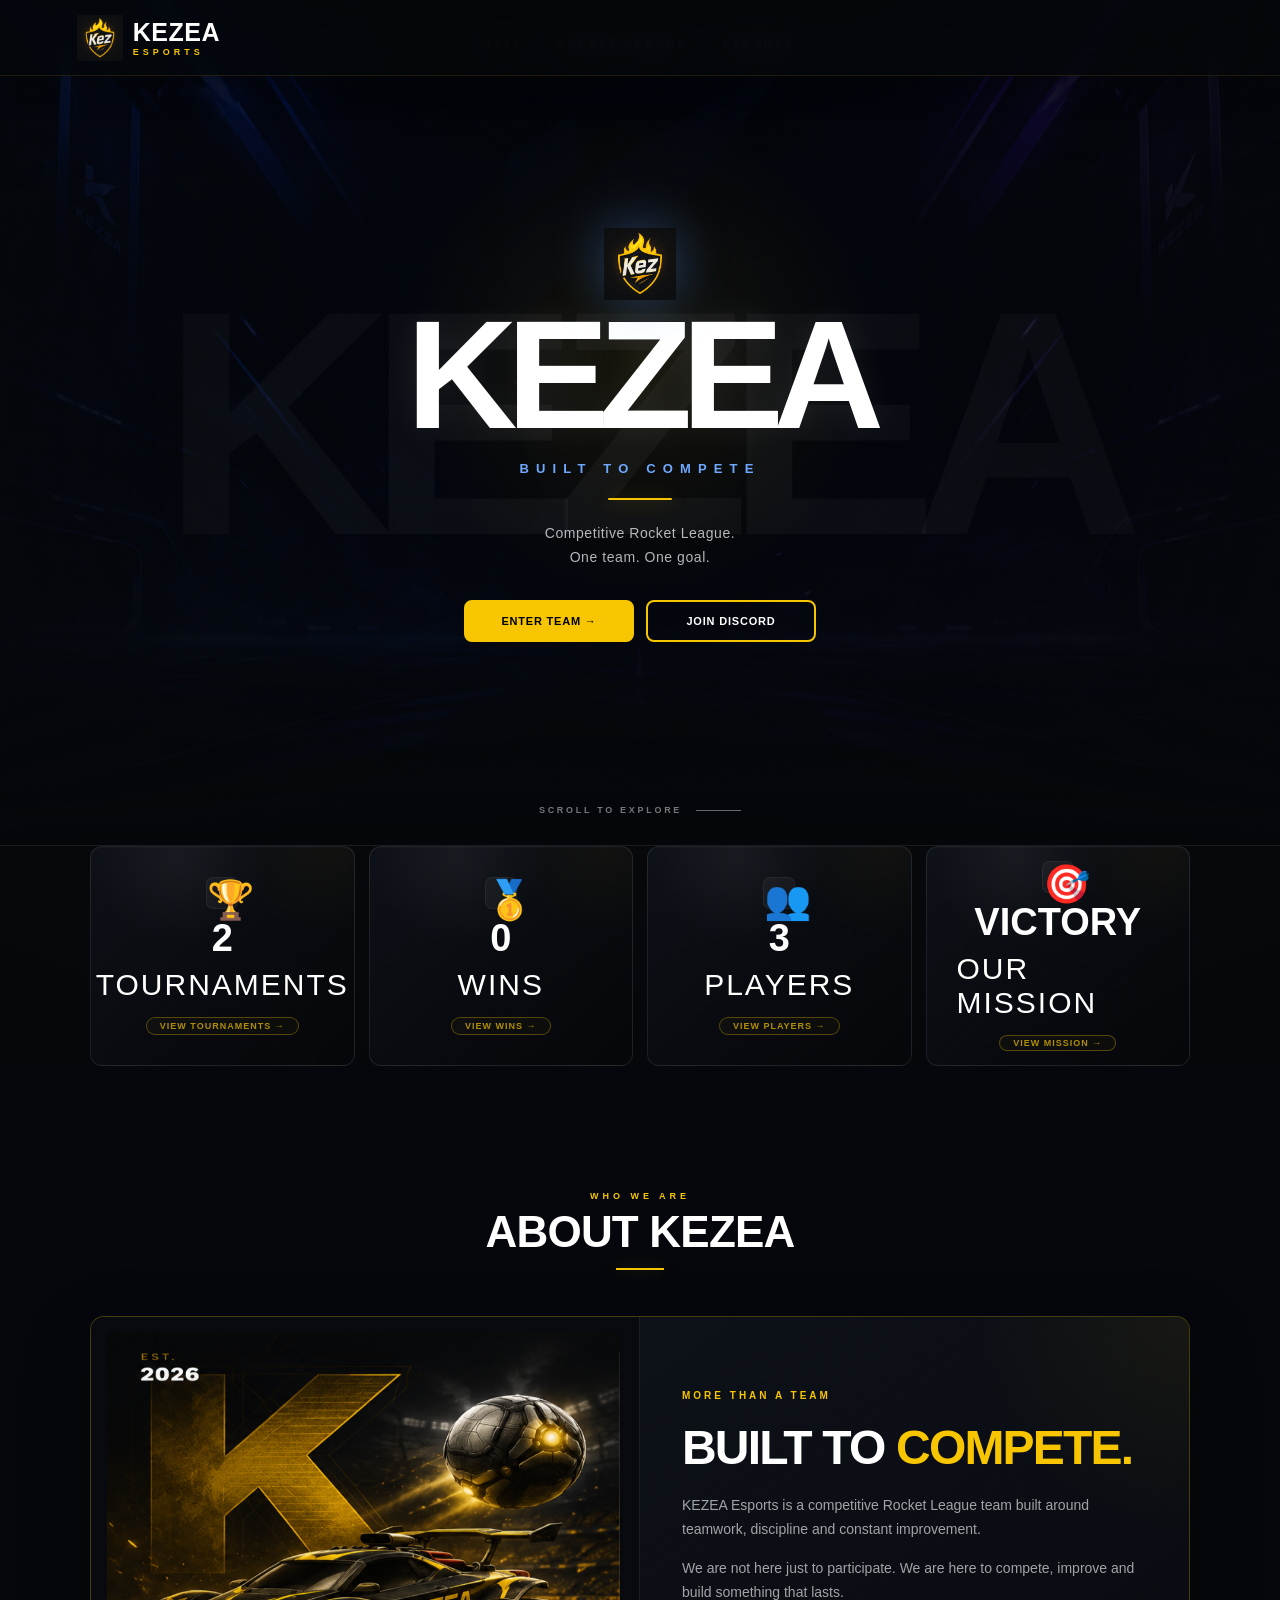
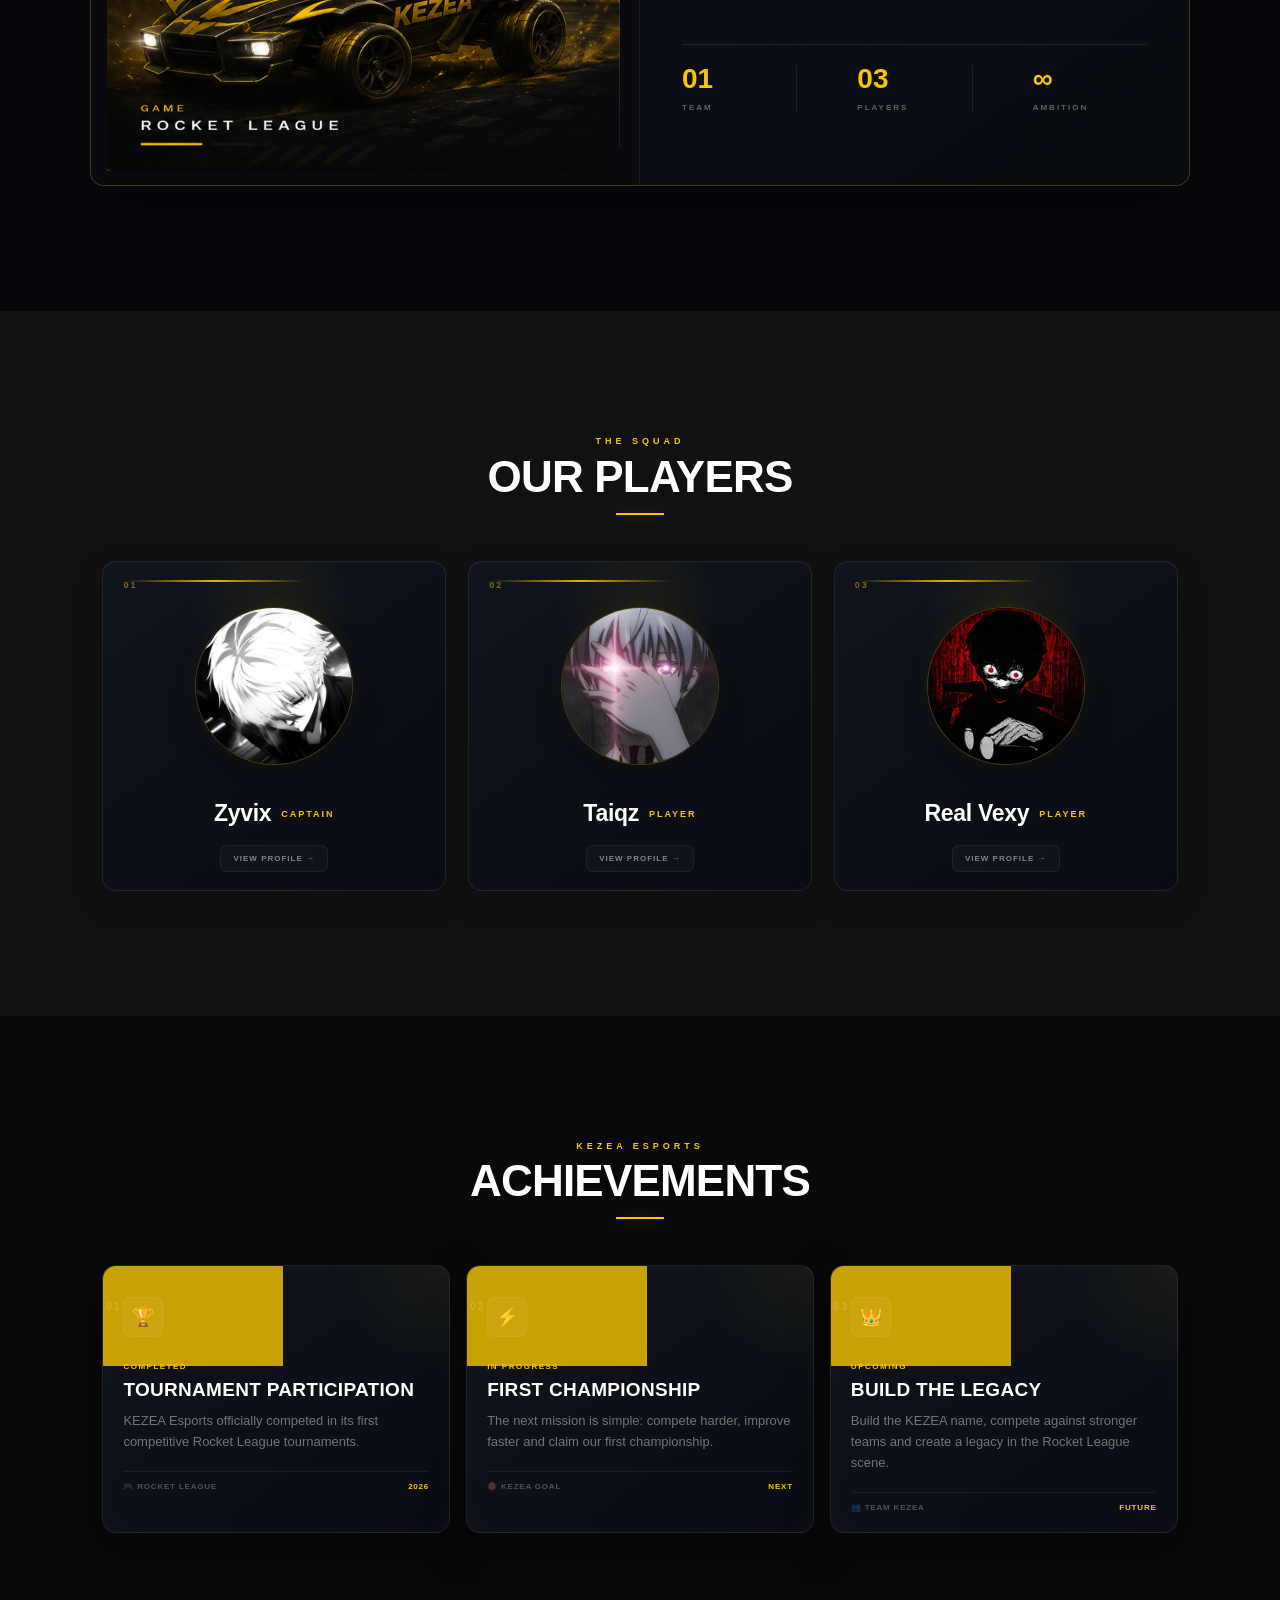
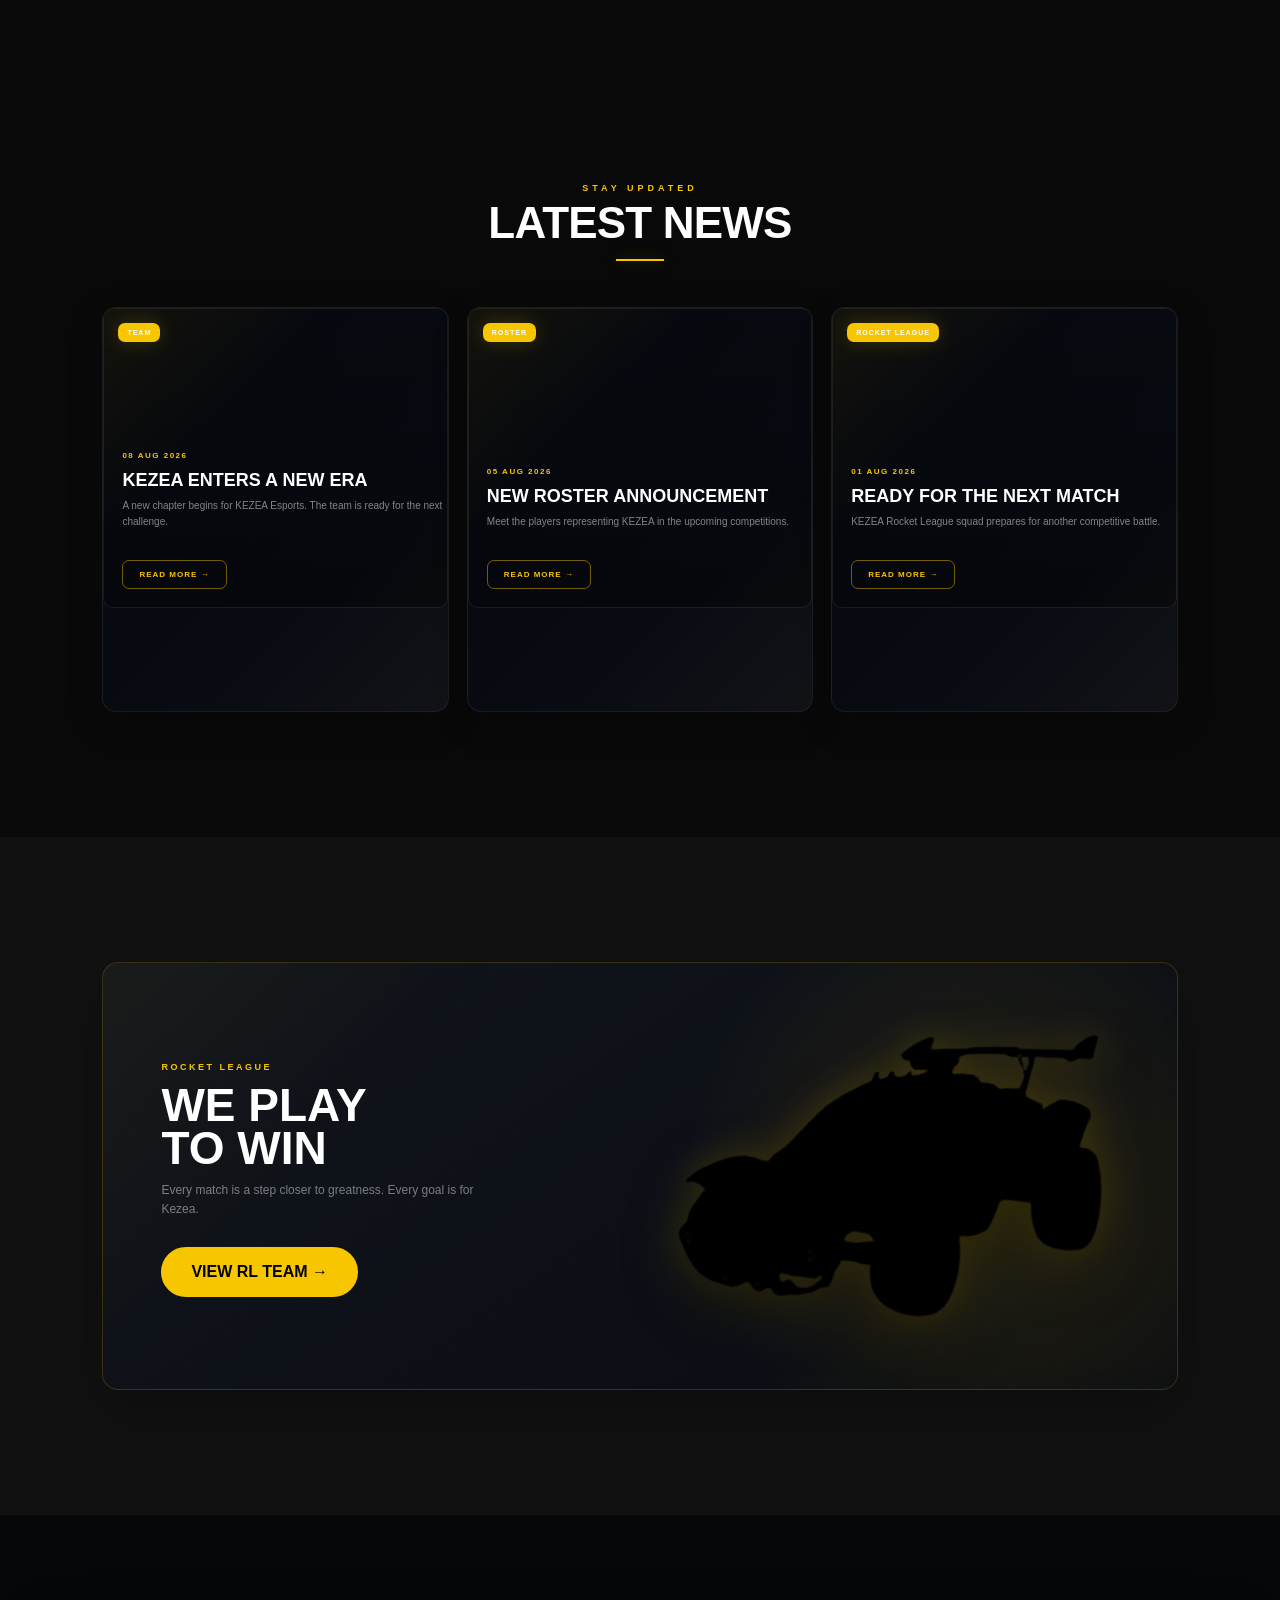
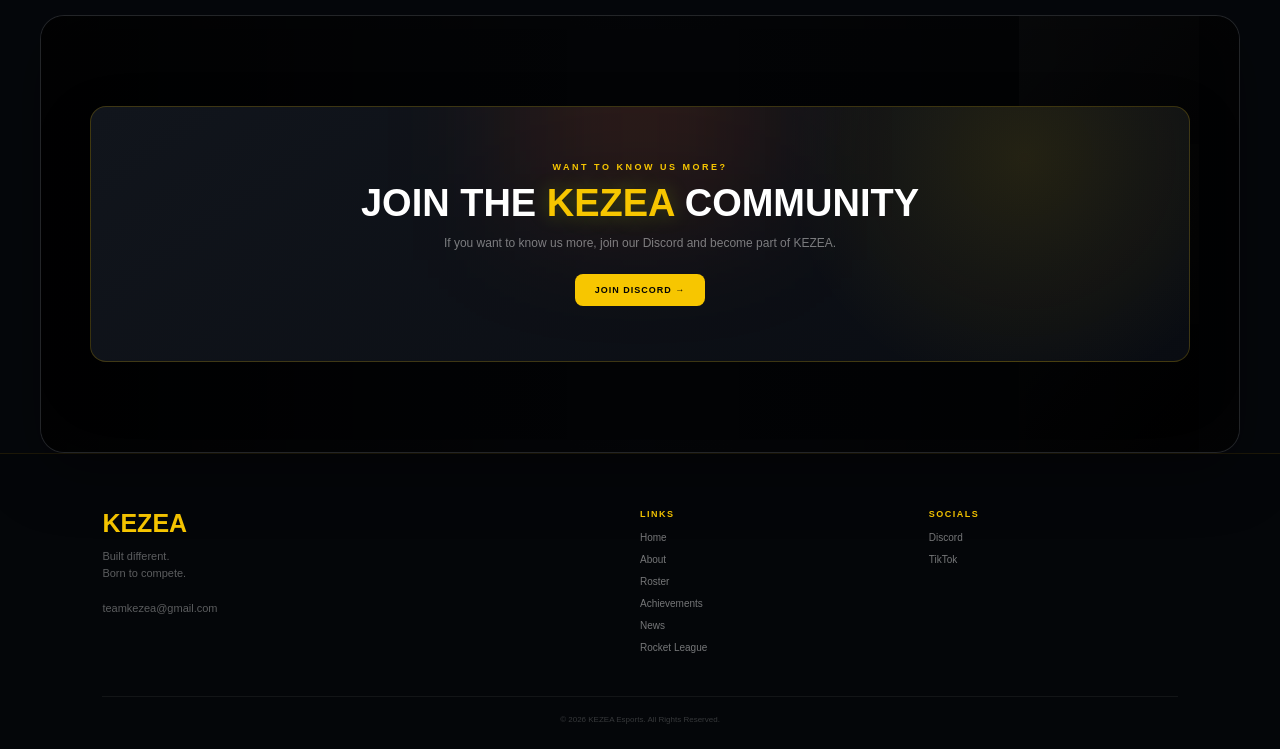
==== commit bbfd9ee1: "Update index.html" ====
--- a/index.html
+++ b/index.html
@@ -504,7 +504,6 @@
     class="roster section"
 >
 
-
     <div class="section-title">
 
         <span>
@@ -522,96 +521,117 @@
 
     <div class="players">
 
-
-<!-- ZYVIX -->
-<div class="player-card">
-    <span class="player-number">01</span>
-
-    <div class="player-avatar">
-        <img src="Zyvix.png" alt="Zyvix">
-    </div>
-
-    <h3>Zyvix</h3>
-    <p>CAPTAIN</p>
-
-    <div class="player-career">
-        <span>EUROPE</span>
-        <span>KEZEA SINCE 2025</span>
-        <span>CAREER SINCE 2026</span>
-    </div>
-
-    <div class="player-event">
-        <small>MAJOR APPEARANCE</small>
-        <strong>RLCS 2026 EUROPE OPEN 2</strong>
-        <b>TOP 1033 / 1,321</b>
-    </div>
-
-    <a href="https://linktr.ee/zyvixrl"
-       target="_blank"
-       class="player-link">
-       SOCIALS ↗
-    </a>
-</div>
-
-
-<!-- TAIQZ -->
-<div class="player-card">
-    <span class="player-number">02</span>
-
-    <div class="player-avatar">
-        <img src="taiqz.png" alt="Taiqz">
-    </div>
-
-    <h3>Taiqz</h3>
-    <p>PLAYER</p>
-
-    <div class="player-career">
-        <span>EUROPE</span>
-        <span>KEZEA SINCE 2025</span>
-        <span>CAREER SINCE 2026</span>
-    </div>
-
-    <div class="player-event">
-        <small>MAJOR APPEARANCE</small>
-        <strong>RLCS 2026 EUROPE OPEN 2</strong>
-        <b>TOP 1033 / 1,321</b>
-    </div>
-
-    <a href="https://linktr.ee/taiqz"
-       target="_blank"
-       class="player-link">
-       SOCIALS ↗
-    </a>
-</div>
-
-
-<!-- REAL VEXY -->
-<div class="player-card">
-    <span class="player-number">03</span>
-
-    <div class="player-avatar">
-        <img src="real-vexy.png" alt="Real Vexy">
-    </div>
-
-    <h3>Real Vexy</h3>
-    <p>PLAYER</p>
-
-    <div class="player-career">
-        <span>EUROPE</span>
-        <span>KEZEA SINCE 2025</span>
-        <span>CAREER SINCE 2026</span>
-    </div>
-
-    <div class="player-event">
-        <small>MAJOR APPEARANCE</small>
-        <strong>RLCS 2026 EUROPE OPEN 2</strong>
-        <b>TOP 1033 / 1,321</b>
-    </div>
-
-    <span class="player-link disabled">
-        SOCIALS — SOON
-    </span>
-</div>
+        <!-- ZYVIX -->
+        <a
+            href="zyvix.html"
+            class="player-card"
+        >
+
+            <span class="player-number">
+                01
+            </span>
+
+            <div class="player-avatar">
+                <img
+                    src="Zyvix.png"
+                    alt="Zyvix"
+                >
+            </div>
+
+            <div class="player-info">
+
+                <h3>
+                    Zyvix
+                </h3>
+
+                <p>
+                    CAPTAIN
+                </p>
+
+            </div>
+
+            <span class="player-link">
+                VIEW PROFILE →
+            </span>
+
+        </a>
+
+
+        <!-- TAIQZ -->
+        <a
+            href="taiqz.html"
+            class="player-card"
+        >
+
+            <span class="player-number">
+                02
+            </span>
+
+            <div class="player-avatar">
+                <img
+                    src="taiqz.png"
+                    alt="Taiqz"
+                >
+            </div>
+
+            <div class="player-info">
+
+                <h3>
+                    Taiqz
+                </h3>
+
+                <p>
+                    PLAYER
+                </p>
+
+            </div>
+
+            <span class="player-link">
+                VIEW PROFILE →
+            </span>
+
+        </a>
+
+
+        <!-- REAL VEXY -->
+        <a
+            href="real-vexy.html"
+            class="player-card"
+        >
+
+            <span class="player-number">
+                03
+            </span>
+
+            <div class="player-avatar">
+                <img
+                    src="real-vexy.png"
+                    alt="Real Vexy"
+                >
+            </div>
+
+            <div class="player-info">
+
+                <h3>
+                    Real Vexy
+                </h3>
+
+                <p>
+                    PLAYER
+                </p>
+
+            </div>
+
+            <span class="player-link">
+                VIEW PROFILE →
+            </span>
+
+        </a>
+
+    </div>
+
+</section>
+
 
 
 <!-- ==================================================
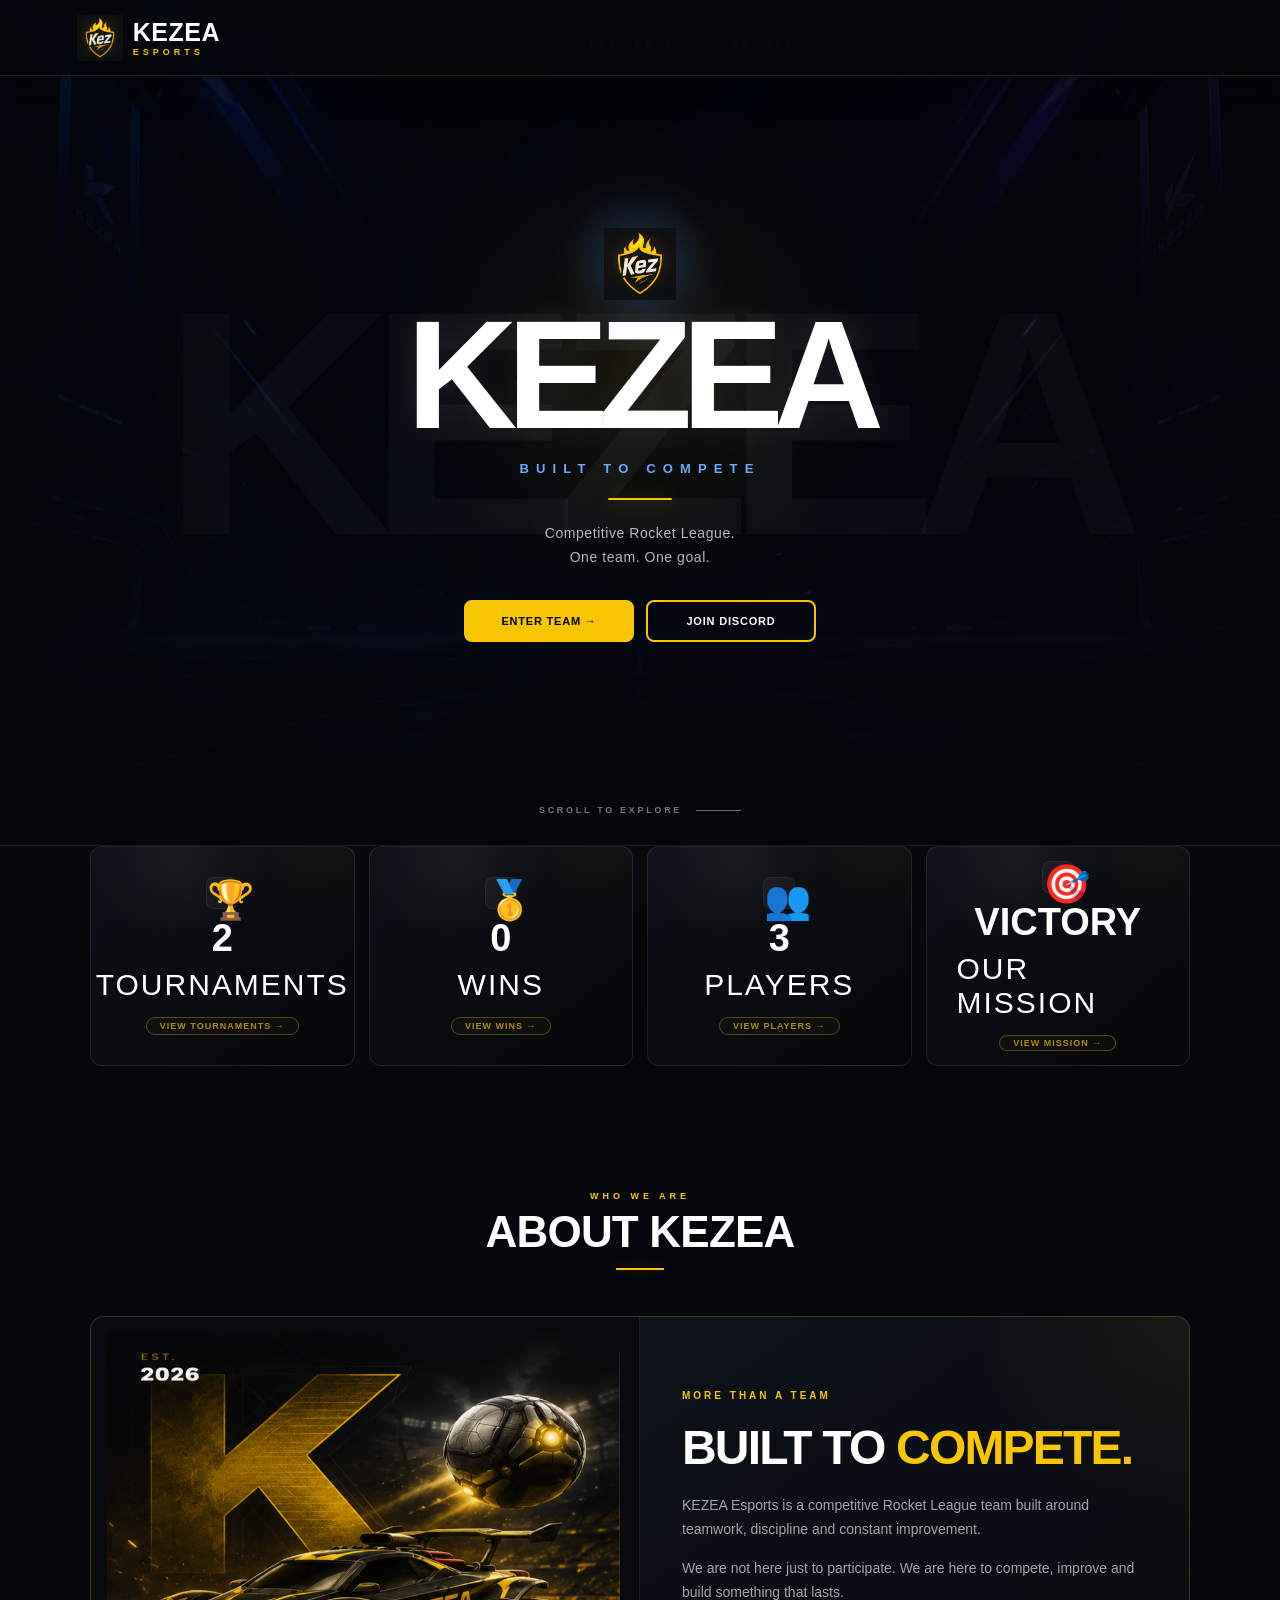
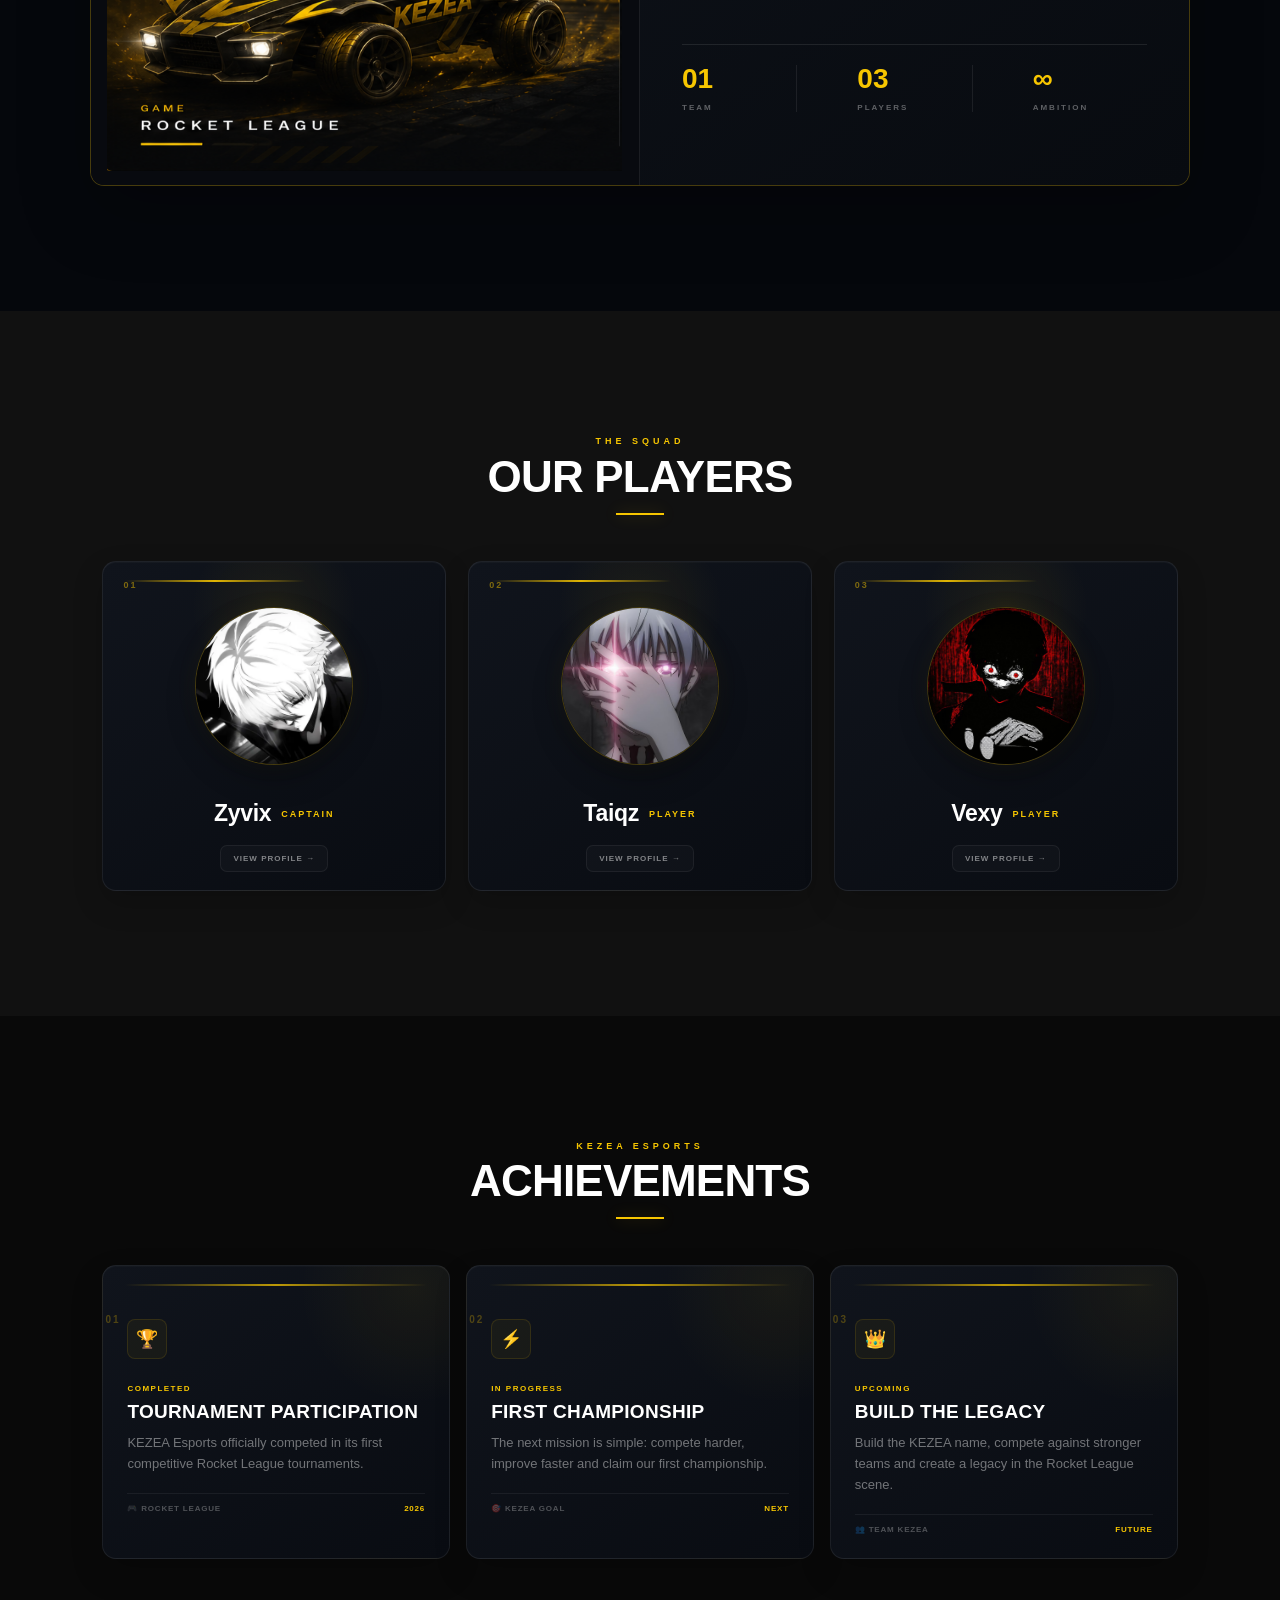
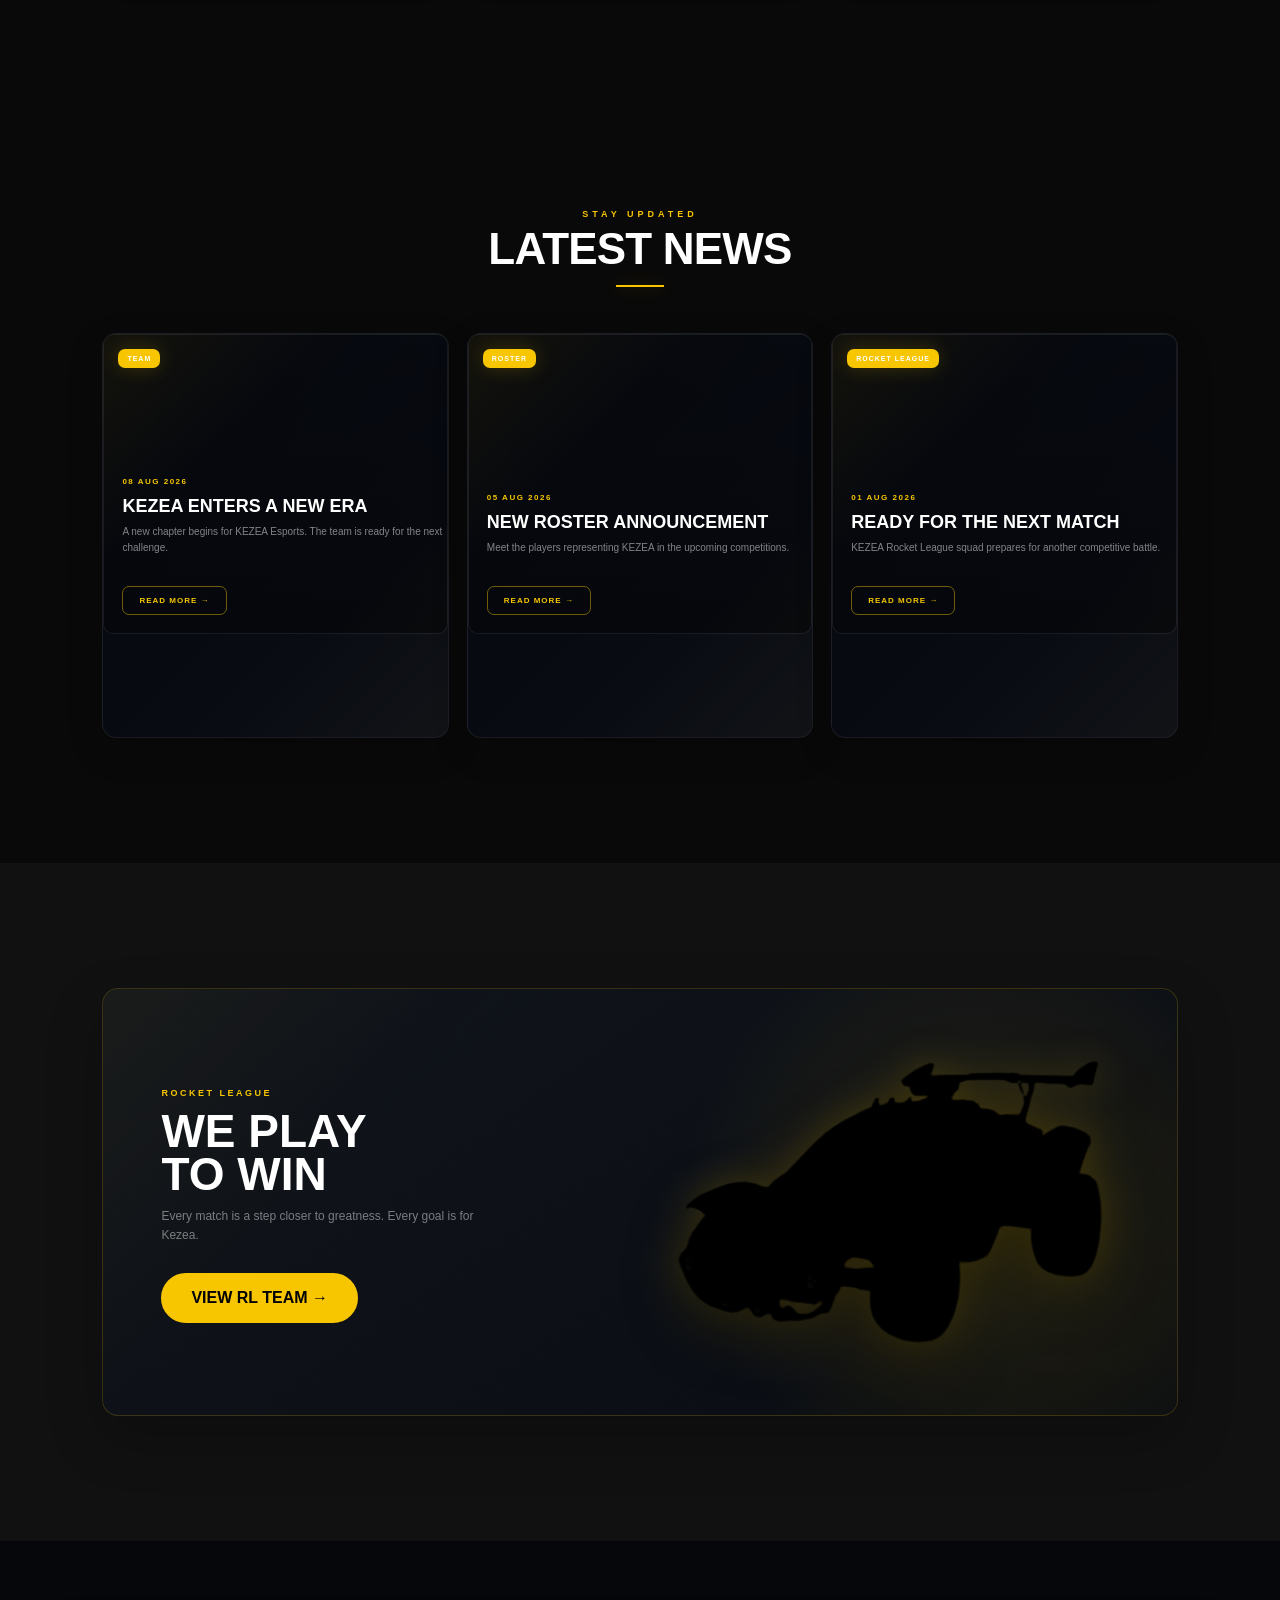
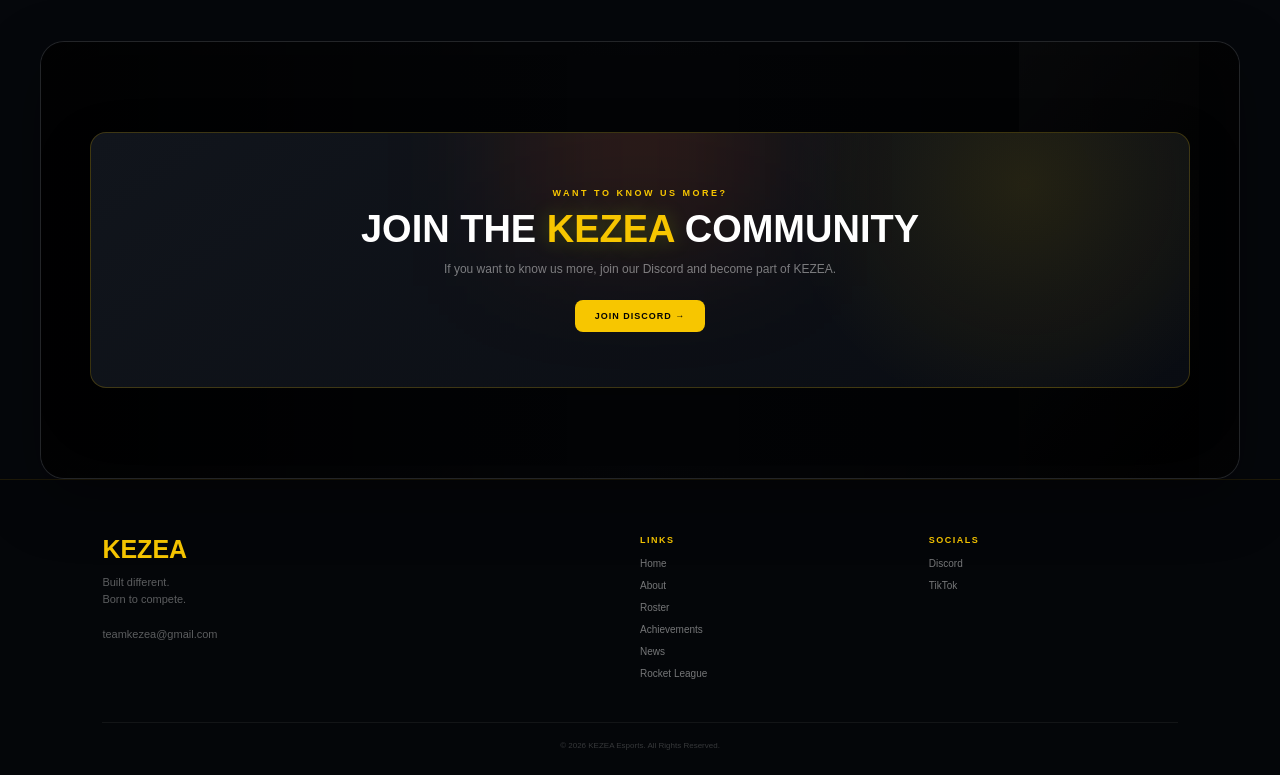
==== commit 1f7e900a: "Update index.html" ====
--- a/index.html
+++ b/index.html
@@ -613,7 +613,7 @@
             <div class="player-info">
 
                 <h3>
-                    Real Vexy
+                     Vexy
                 </h3>
 
                 <p>
--- a/style.css
+++ b/style.css
@@ -9050,255 +9050,103 @@
 
 
 /* =========================================================
-   KEZEA PLAYER PAGES — SAFE SCOPED PROFILE DESIGN
-   This section is scoped to body.player-body only,
-   so it will NOT affect roster/player cards on index.html.
+   KEZEA ACHIEVEMENTS — FINAL CLEAN CARD FIX
+   Removes the large yellow blocks and keeps a premium accent.
    ========================================================= */
 
-body.player-body {
-    min-height: 100vh !important;
+#achievements .achievement-card {
+    position: relative !important;
+    min-height: 235px !important;
+    padding: 24px !important;
+    overflow: hidden !important;
+
     background:
-        radial-gradient(circle at 50% 0%, rgba(247,198,0,.07), transparent 28%),
-        linear-gradient(180deg, #07090d, #040609 72%) !important;
-}
-
-body.player-body .player-page {
-    width: min(1120px, calc(100% - 40px)) !important;
-    min-height: 100vh !important;
-    margin: 0 auto !important;
-    padding: 125px 0 60px !important;
-    display: block !important;
-}
-
-body.player-body .profile-shell {
+        radial-gradient(circle at 90% 8%, rgba(247,198,0,.055), transparent 28%),
+        linear-gradient(145deg, #10141c, #090c12) !important;
+
+    border: 1px solid rgba(255,255,255,.075) !important;
+    border-radius: 14px !important;
+
+    box-shadow:
+        inset 0 1px 0 rgba(255,255,255,.02),
+        0 14px 32px rgba(0,0,0,.18) !important;
+}
+
+/* thin gold accent instead of a giant block */
+#achievements .achievement-card::before {
+    content: "" !important;
+    position: absolute !important;
+
+    left: 22px !important;
+    right: 22px !important;
+    top: 18px !important;
+
+    width: auto !important;
+    height: 2px !important;
+
+    background:
+        linear-gradient(90deg, transparent, #f7c600, transparent) !important;
+
+    filter: none !important;
+    opacity: .75 !important;
+}
+
+/* small bottom accent */
+#achievements .achievement-card::after {
+    content: "" !important;
+    position: absolute !important;
+
+    left: 0 !important;
+    bottom: 0 !important;
+
     width: 100% !important;
-    max-width: 1120px !important;
-    margin: 0 auto !important;
-    display: grid !important;
-    grid-template-columns: 360px 1fr !important;
-    overflow: hidden !important;
-    background: linear-gradient(145deg,#0d1118,#080b10) !important;
-    border: 1px solid rgba(247,198,0,.24) !important;
-    border-radius: 16px !important;
-    box-shadow: 0 28px 80px rgba(0,0,0,.35) !important;
-}
-
-body.player-body .profile-left {
-    position: relative !important;
-    min-height: 610px !important;
-    padding: 42px 34px !important;
-    display: flex !important;
-    flex-direction: column !important;
-    align-items: center !important;
-    justify-content: center !important;
-    background:
-        radial-gradient(circle at 50% 30%, rgba(247,198,0,.12), transparent 29%),
-        linear-gradient(180deg,#10151d,#090c12) !important;
-    border-right: 1px solid rgba(255,255,255,.08) !important;
-}
-
-body.player-body .profile-right {
-    padding: 52px !important;
-}
-
-body.player-body .avatar-wrap {
-    width: 205px !important;
-    height: 205px !important;
-    margin: 0 auto 24px !important;
-    padding: 4px !important;
-    border-radius: 50% !important;
-    border: 1px solid rgba(247,198,0,.35) !important;
-    background: rgba(247,198,0,.04) !important;
-    box-shadow: 0 18px 45px rgba(0,0,0,.32), 0 0 30px rgba(247,198,0,.08) !important;
-}
-
-body.player-body .avatar-wrap img {
-    width: 100% !important;
-    height: 100% !important;
-    object-fit: cover !important;
-    border-radius: 50% !important;
-}
-
-body.player-body .player-name,
-body.player-body .profile-right h1 {
-    font-family: "Orbitron", sans-serif !important;
-    font-weight: 900 !important;
-}
-
-body.player-body .player-name {
-    margin-top: 7px !important;
-    font-size: 38px !important;
-    line-height: 1 !important;
-    text-align: center !important;
-}
-
-body.player-body .profile-right h1 {
-    margin: 8px 0 13px !important;
-    color: #fff !important;
-    font-size: 40px !important;
-    line-height: 1 !important;
-}
-
-body.player-body .eyebrow,
-body.player-body .player-role {
-    color: var(--gold) !important;
-    font-size: 9px !important;
-    font-weight: 900 !important;
-    letter-spacing: 3px !important;
-}
-
-body.player-body .intro,
-body.player-body .team-tag {
-    color: rgba(255,255,255,.50) !important;
-}
-
-body.player-body .intro {
-    max-width: 620px !important;
-    font-size: 13px !important;
-    line-height: 1.8 !important;
-}
-
-body.player-body .team-tag {
-    margin-top: 12px !important;
-    font-size: 10px !important;
-    letter-spacing: 1.5px !important;
-}
-
-body.player-body .info-grid {
-    margin-top: 32px !important;
-    display: grid !important;
-    grid-template-columns: repeat(2, minmax(0,1fr)) !important;
-    gap: 13px !important;
-}
-
-body.player-body .info-card {
-    min-height: 102px !important;
-    padding: 18px !important;
-    background: linear-gradient(145deg, rgba(255,255,255,.03), rgba(255,255,255,.012)) !important;
-    border: 1px solid rgba(255,255,255,.08) !important;
-    border-radius: 10px !important;
-    transition: .25s ease !important;
-}
-
-body.player-body .info-card:hover {
-    transform: translateY(-3px) !important;
-    border-color: rgba(247,198,0,.27) !important;
-    background: rgba(247,198,0,.025) !important;
-}
-
-body.player-body .info-label {
-    color: rgba(255,255,255,.34) !important;
-    font-size: 8px !important;
-    font-weight: 800 !important;
-    letter-spacing: 2px !important;
-}
-
-body.player-body .info-value {
-    margin-top: 8px !important;
-    color: #fff !important;
-    font-family: "Orbitron", sans-serif !important;
-    font-size: 18px !important;
-    font-weight: 800 !important;
-}
-
-body.player-body .info-value.gold {
-    color: var(--gold) !important;
-}
-
-body.player-body .links-row {
-    margin-top: 24px !important;
-}
-
-body.player-body .profile-link {
-    display: inline-flex !important;
-    align-items: center !important;
-    justify-content: center !important;
-    min-width: 150px !important;
-    padding: 11px 16px !important;
-    color: var(--gold) !important;
-    background: rgba(247,198,0,.05) !important;
-    border: 1px solid rgba(247,198,0,.38) !important;
-    border-radius: 8px !important;
-    font-size: 9px !important;
-    font-weight: 900 !important;
-    letter-spacing: 1.2px !important;
-    transition: .25s ease !important;
-}
-
-body.player-body .profile-link:hover {
-    color: #050505 !important;
-    background: var(--gold) !important;
-    box-shadow: 0 0 24px rgba(247,198,0,.14) !important;
-}
-
-body.player-body .profile-link.disabled {
-    color: rgba(255,255,255,.28) !important;
-    background: rgba(255,255,255,.02) !important;
-    border-color: rgba(255,255,255,.08) !important;
-    pointer-events: none !important;
-}
-
-body.player-body .back-btn {
-    position: fixed !important;
-    top: 94px !important;
-    left: 50% !important;
-    transform: translateX(-50%) !important;
-    padding: 10px 18px !important;
-    color: var(--gold) !important;
-    background: rgba(8,10,14,.88) !important;
-    border: 1px solid rgba(247,198,0,.35) !important;
-    border-radius: 8px !important;
-    backdrop-filter: blur(12px) !important;
-    z-index: 2000 !important;
-}
-
-body.player-body .back-btn:hover {
-    transform: translateX(-50%) translateY(-2px) !important;
-    color: #050505 !important;
-    background: var(--gold) !important;
-}
-
-@media (max-width: 820px) {
-    body.player-body .profile-shell {
-        grid-template-columns: 1fr !important;
-    }
-
-    body.player-body .profile-left {
-        min-height: 440px !important;
-        border-right: 0 !important;
-        border-bottom: 1px solid rgba(255,255,255,.08) !important;
-    }
-
-    body.player-body .profile-right {
-        padding: 38px 28px !important;
-    }
-}
-
-@media (max-width: 560px) {
-    body.player-body .player-page {
-        width: calc(100% - 28px) !important;
-        padding-top: 112px !important;
-    }
-
-    body.player-body .profile-left {
-        min-height: 400px !important;
-        padding: 32px 20px !important;
-    }
-
-    body.player-body .avatar-wrap {
-        width: 170px !important;
-        height: 170px !important;
-    }
-
-    body.player-body .profile-right {
-        padding: 32px 20px !important;
-    }
-
-    body.player-body .profile-right h1 {
-        font-size: 30px !important;
-    }
-
-    body.player-body .info-grid {
-        grid-template-columns: 1fr !important;
-    }
-}
+    height: 2px !important;
+
+    background: #f7c600 !important;
+
+    transform: scaleX(.16) !important;
+    transform-origin: center !important;
+
+    transition: transform .28s ease !important;
+}
+
+#achievements .achievement-card:hover::before {
+    opacity: 1 !important;
+}
+
+#achievements .achievement-card:hover::after {
+    transform: scaleX(1) !important;
+}
+
+#achievements .achievement-card:hover {
+    transform: translateY(-6px) !important;
+    border-color: rgba(247,198,0,.30) !important;
+
+    box-shadow:
+        0 22px 45px rgba(0,0,0,.28),
+        0 0 26px rgba(247,198,0,.045) !important;
+}
+
+#achievements .achievement-number {
+    top: 24px !important;
+    right: 22px !important;
+    color: rgba(247,198,0,.28) !important;
+}
+
+#achievements .achievement-icon {
+    margin-top: 18px !important;
+    background: rgba(247,198,0,.045) !important;
+    border-color: rgba(247,198,0,.12) !important;
+}
+
+#achievements .achievement-status,
+#achievements .achievement-meta span:last-child {
+    color: #f7c600 !important;
+}
+
+@media (max-width: 600px) {
+    #achievements .achievement-card {
+        min-height: 220px !important;
+        padding: 22px !important;
+    }
+}
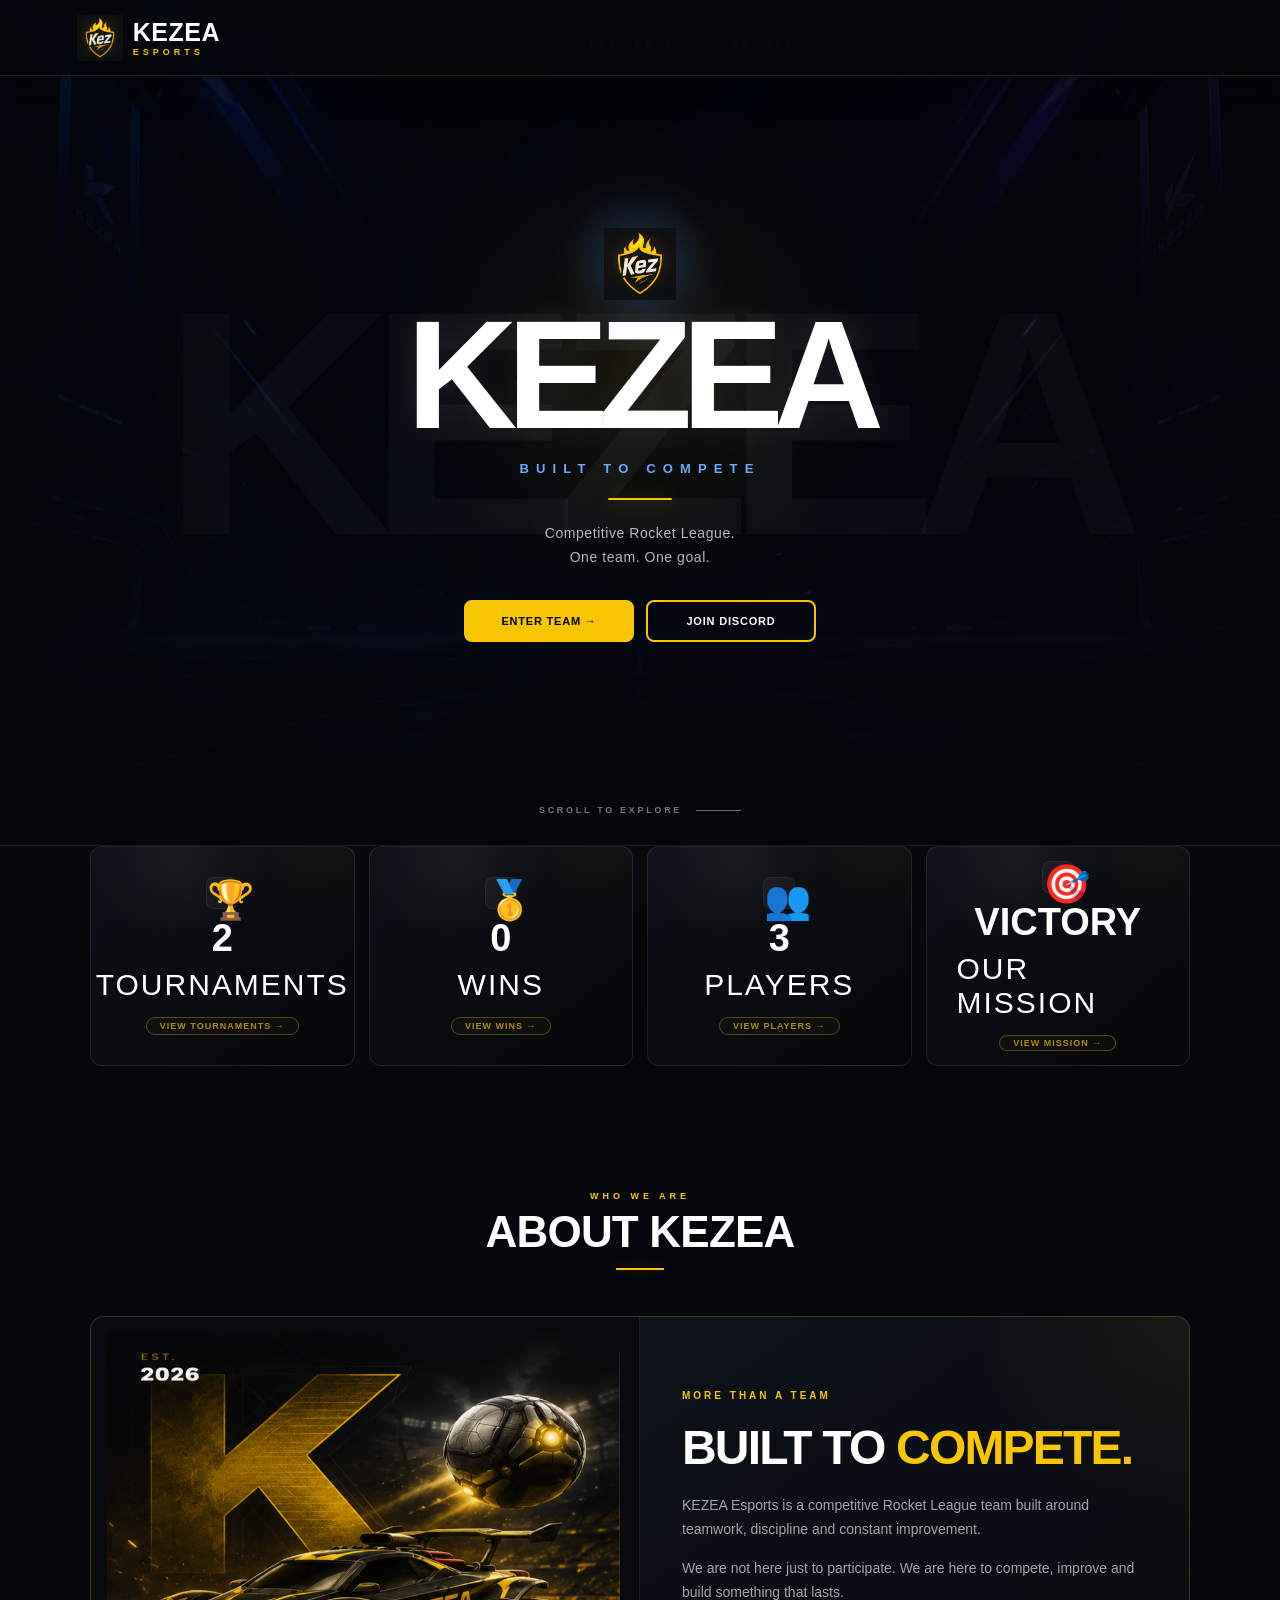
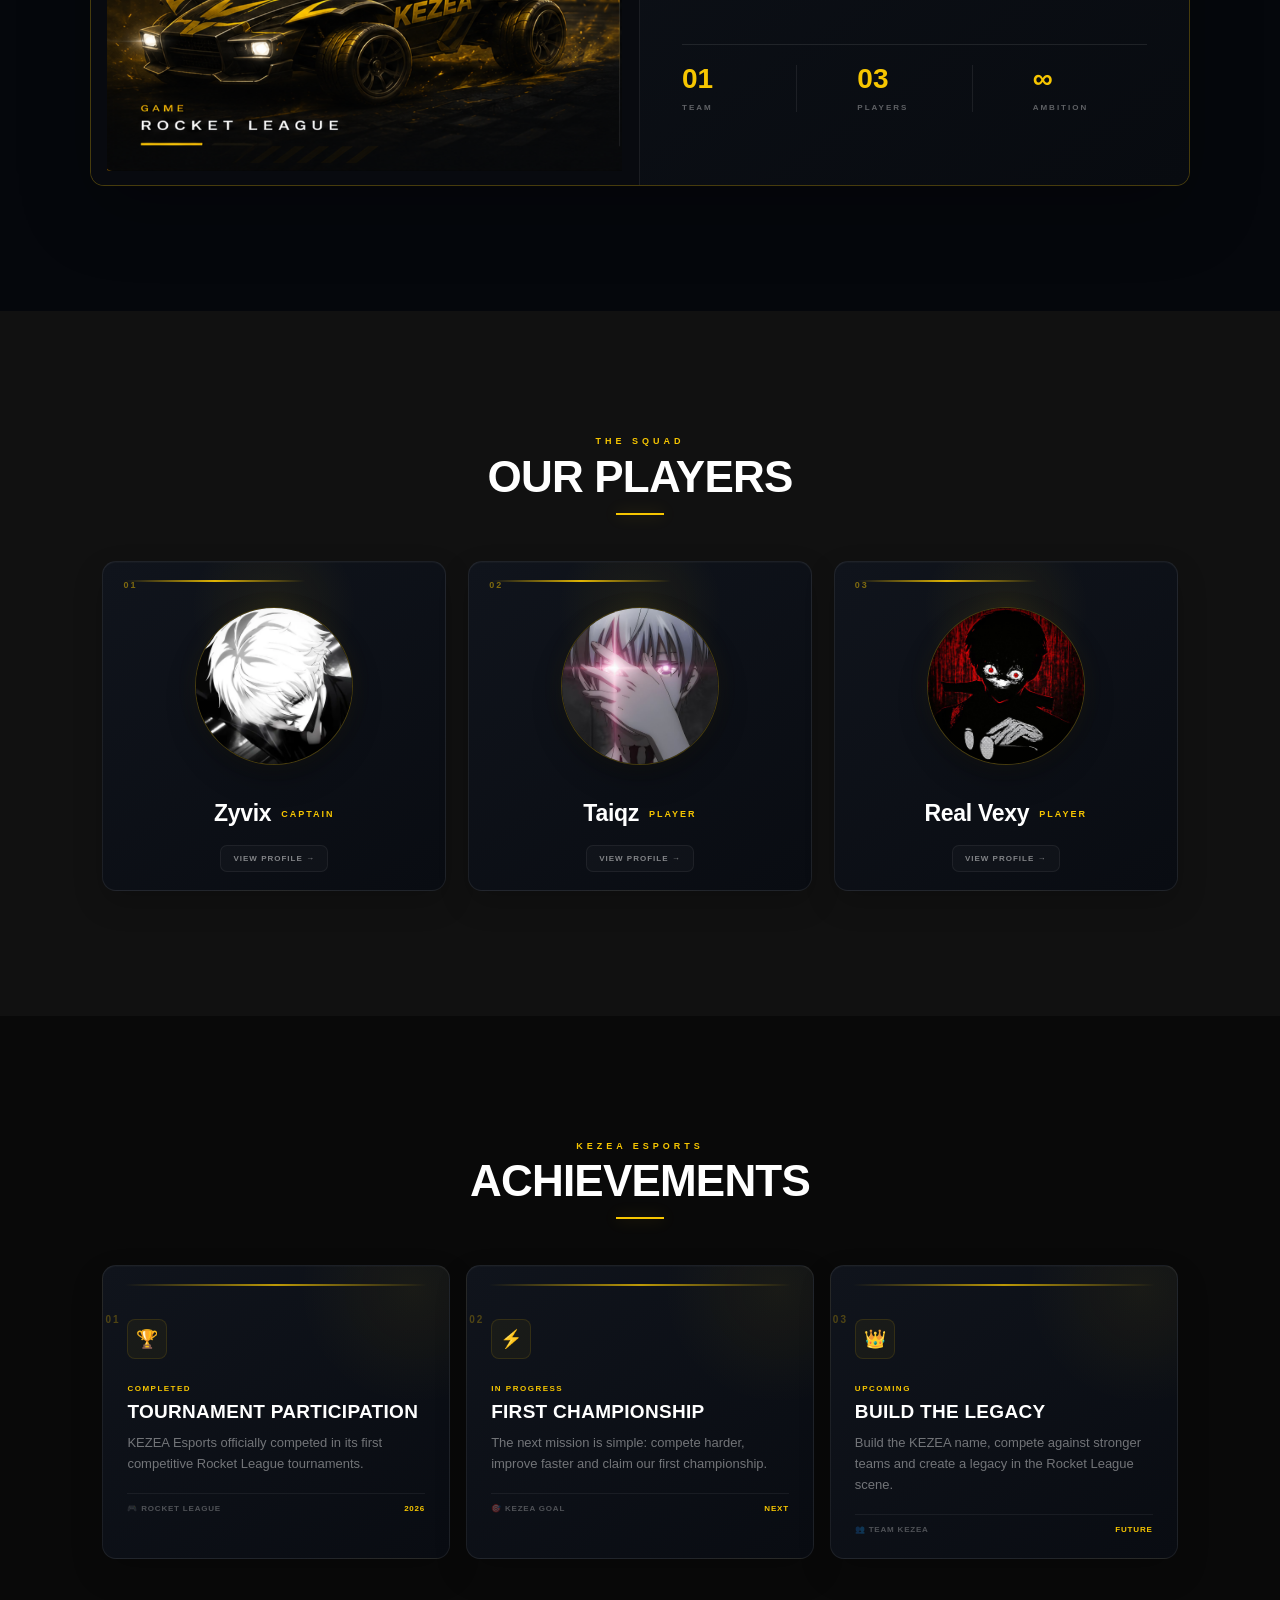
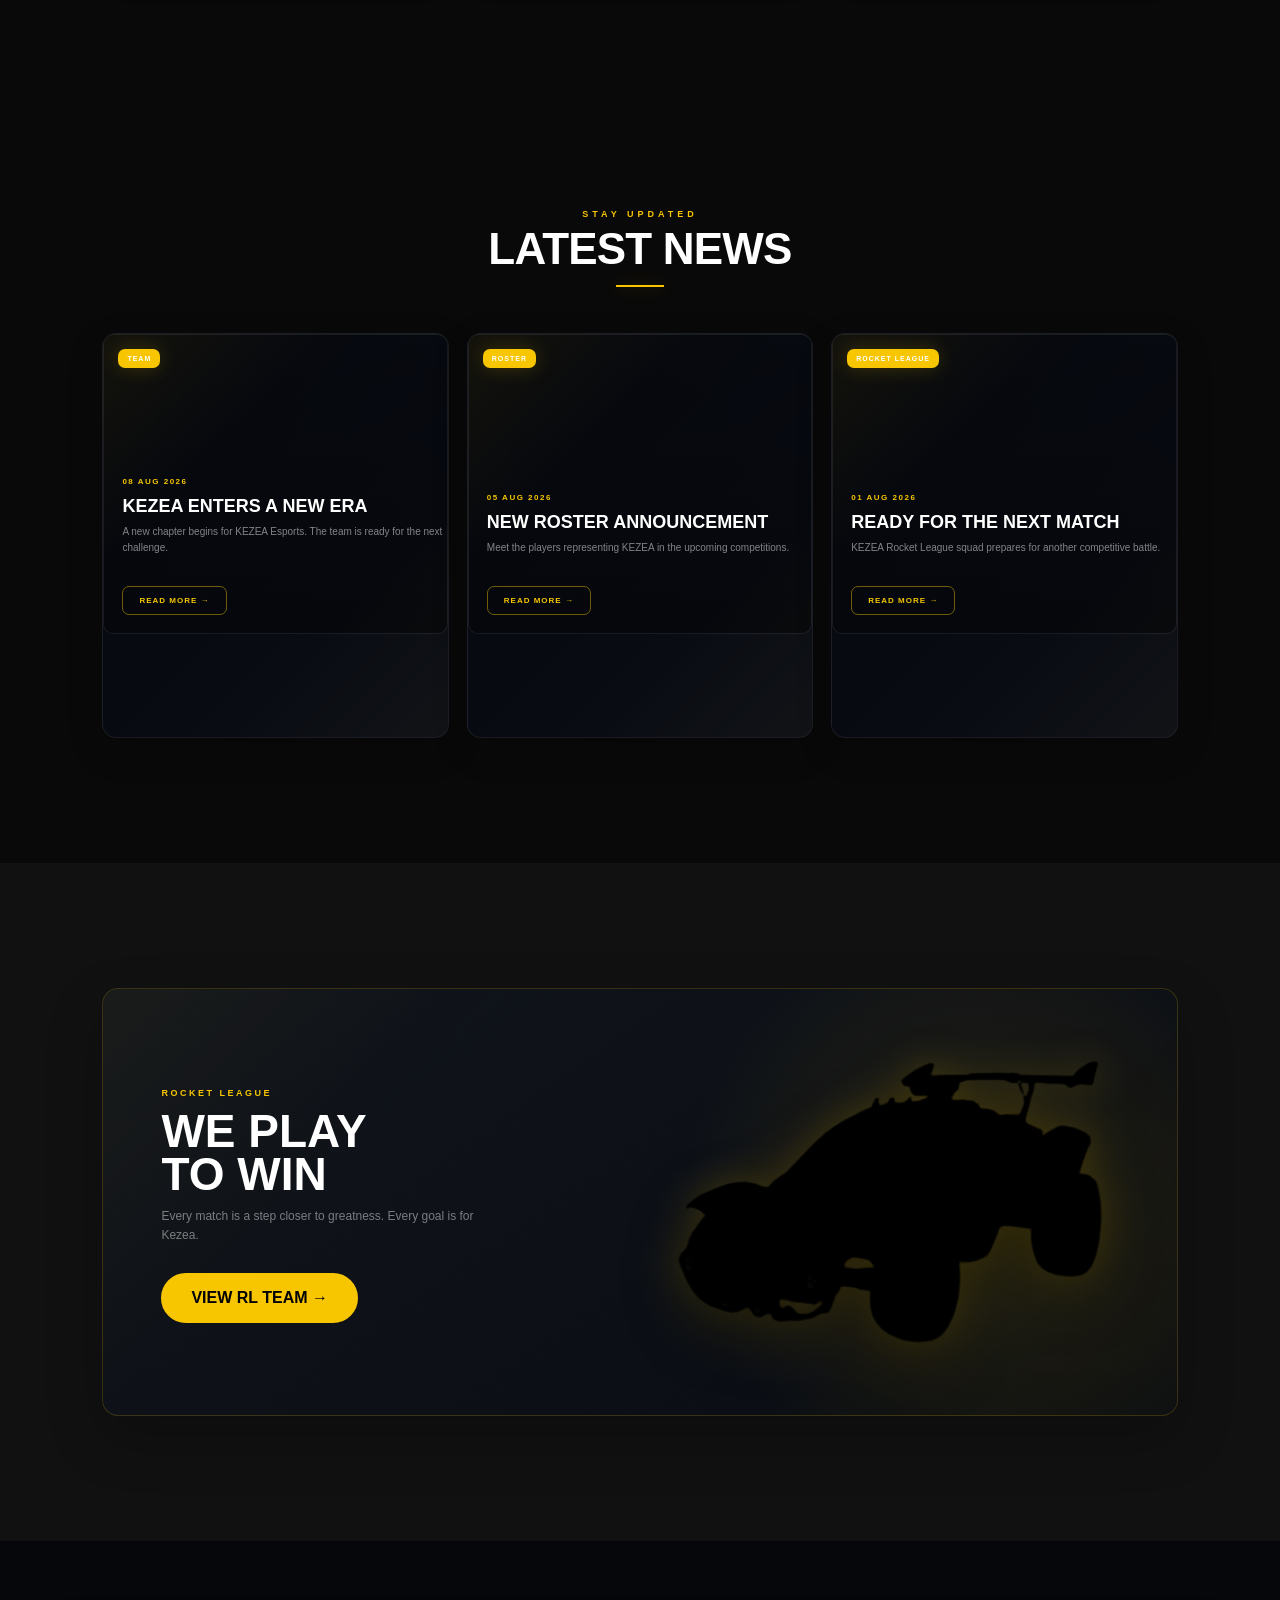
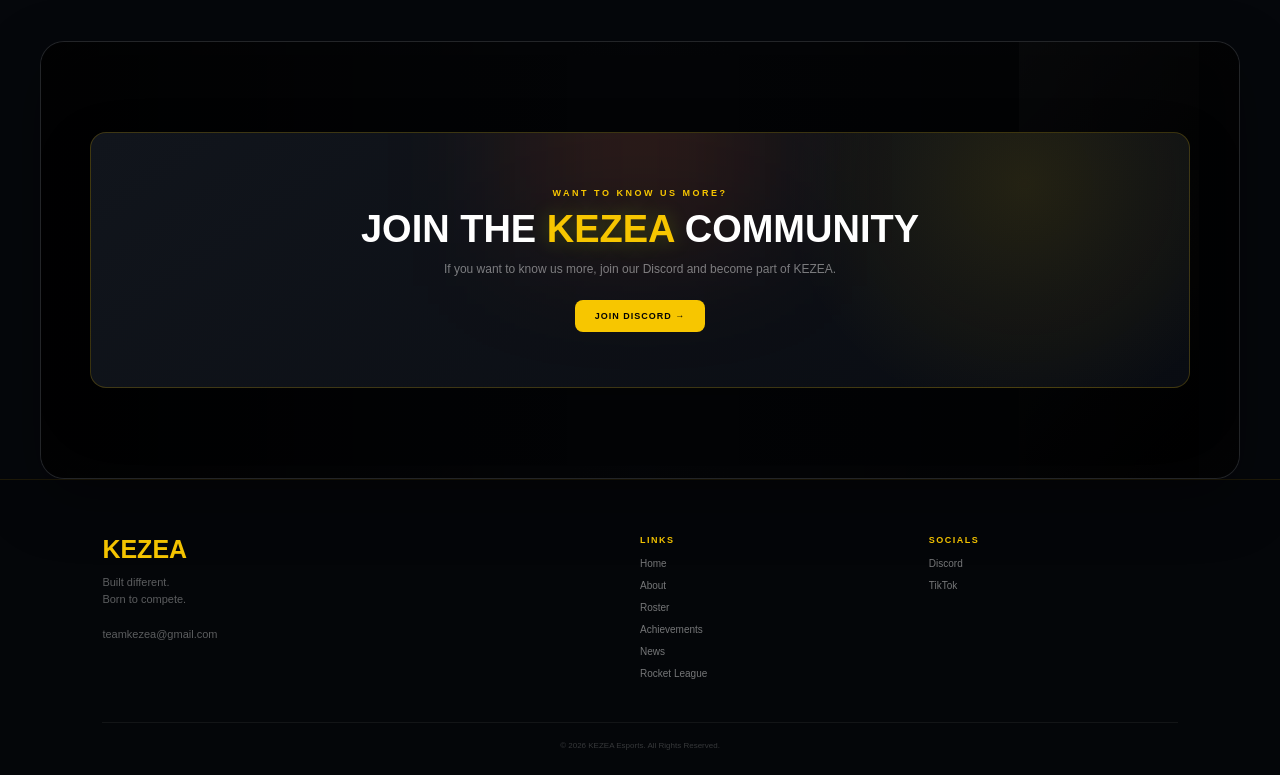
==== commit 5e956ba2: "Update index.html" ====
--- a/index.html
+++ b/index.html
@@ -613,7 +613,7 @@
             <div class="player-info">
 
                 <h3>
-                     Vexy
+                     Real Vexy
                 </h3>
 
                 <p>
--- a/style.css
+++ b/style.css
@@ -9150,3 +9150,330 @@
         padding: 22px !important;
     }
 }
+/* =========================================================
+   SECOND PLAYER DETAILS BOX
+========================================================= */
+
+.general-info-card {
+    position: absolute;
+
+    top: 50px;
+    right: 60px;
+
+    width: 360px;
+
+    padding: 22px 24px;
+
+    background:
+        radial-gradient(
+            circle at 100% 0%,
+            rgba(247,198,0,.07),
+            transparent 35%
+        ),
+        linear-gradient(
+            145deg,
+            #111418,
+            #080b10
+        );
+
+    border:
+        1px solid
+        rgba(247,198,0,.75);
+
+    border-radius: 14px;
+
+    box-shadow:
+        0 15px 35px
+        rgba(0,0,0,.28);
+
+    z-index: 5;
+}
+
+
+.general-info-title {
+    margin-bottom: 15px;
+
+    color:
+        var(--gold);
+
+    font-size: 9px;
+
+    font-weight: 900;
+
+    letter-spacing: 2.4px;
+}
+
+
+.general-info-grid {
+    display: grid;
+
+    grid-template-columns:
+        1fr 1fr;
+
+    gap: 0 20px;
+}
+
+
+.general-detail {
+    padding:
+        11px 0;
+
+    border-bottom:
+        1px solid
+        rgba(255,255,255,.08);
+}
+
+
+.general-detail span {
+    display: block;
+
+    color:
+        rgba(255,255,255,.32);
+
+    font-size: 7px;
+
+    font-weight: 900;
+
+    letter-spacing: 1.5px;
+}
+
+
+.general-detail strong {
+    display: block;
+
+    margin-top: 5px;
+
+    color: #fff;
+
+    font-family:
+        "Orbitron",
+        sans-serif;
+
+    font-size: 13px;
+
+    font-weight: 800;
+}
+
+
+/* give the right panel room for the top box */
+
+.content {
+    position: relative;
+    padding-top: 170px;
+}
+
+
+/* MOBILE */
+
+@media (max-width: 1050px) {
+
+    .general-info-card {
+        position: relative;
+
+        top: auto;
+        right: auto;
+
+        width: 100%;
+
+        margin-top: 25px;
+    }
+
+    .content {
+        padding-top: 46px;
+    }
+
+}
+
+
+@media (max-width: 600px) {
+
+    .general-info-grid {
+        grid-template-columns:
+            1fr;
+    }
+
+}
+
+
+/* =========================================================
+   KEZEA PLAYER PROFILE — TOP RIGHT PLAYER DETAILS CARD
+   Place the matching .general-card HTML inside .player-header.
+========================================================= */
+
+.player-header {
+    position: relative !important;
+    width: 100% !important;
+    min-height: 230px !important;
+}
+
+.player-heading {
+    width: 55% !important;
+    min-width: 0 !important;
+}
+
+.general-card {
+    position: absolute !important;
+    top: 0 !important;
+    right: 0 !important;
+
+    width: 390px !important;
+    min-height: 205px !important;
+
+    padding: 24px 26px !important;
+
+    background:
+        radial-gradient(
+            circle at 100% 0%,
+            rgba(247, 198, 0, 0.10),
+            transparent 45%
+        ),
+        linear-gradient(
+            145deg,
+            #111418,
+            #080b10
+        ) !important;
+
+    border: 1px solid #f7c600 !important;
+    border-radius: 14px !important;
+
+    box-shadow:
+        0 15px 40px rgba(0, 0, 0, 0.30) !important;
+
+    z-index: 5 !important;
+}
+
+.general-card-title {
+    position: relative !important;
+
+    padding-left: 20px !important;
+    margin-bottom: 20px !important;
+
+    color: #f7c600 !important;
+
+    font-size: 10px !important;
+    font-weight: 900 !important;
+    letter-spacing: 2.5px !important;
+}
+
+.general-card-title::before {
+    content: "" !important;
+
+    position: absolute !important;
+
+    left: 0 !important;
+    top: 50% !important;
+
+    width: 8px !important;
+    height: 8px !important;
+
+    transform:
+        translateY(-50%)
+        rotate(45deg) !important;
+
+    background: #f7c600 !important;
+}
+
+.general-card-grid {
+    display: grid !important;
+    grid-template-columns: 1fr 1fr !important;
+    column-gap: 30px !important;
+}
+
+.general-item {
+    padding: 13px 0 !important;
+
+    border-bottom:
+        1px solid rgba(255, 255, 255, 0.09) !important;
+}
+
+.general-item span {
+    display: block !important;
+
+    color:
+        rgba(255, 255, 255, 0.35) !important;
+
+    font-size: 8px !important;
+    font-weight: 900 !important;
+    letter-spacing: 1.5px !important;
+}
+
+.general-item strong {
+    display: block !important;
+
+    margin-top: 6px !important;
+
+    color: white !important;
+
+    font-family:
+        "Orbitron",
+        sans-serif !important;
+
+    font-size: 14px !important;
+    font-weight: 800 !important;
+}
+
+/* Yellow line directly below role */
+.role {
+    position: relative !important;
+
+    display: inline-block !important;
+    width: max-content !important;
+
+    padding-bottom: 15px !important;
+}
+
+.role::after {
+    content: "" !important;
+
+    position: absolute !important;
+
+    left: 0 !important;
+    bottom: 0 !important;
+
+    width: 88px !important;
+    height: 3px !important;
+
+    background: #f7c600 !important;
+
+    border-radius: 50px !important;
+
+    box-shadow:
+        0 0 14px rgba(247, 198, 0, 0.28) !important;
+}
+
+.info-card {
+    margin-top: 25px !important;
+}
+
+@media (max-width: 1250px) {
+    .general-card {
+        width: 330px !important;
+    }
+}
+
+@media (max-width: 1050px) {
+    .player-header {
+        min-height: auto !important;
+    }
+
+    .player-heading {
+        width: 100% !important;
+    }
+
+    .general-card {
+        position: relative !important;
+
+        top: auto !important;
+        right: auto !important;
+
+        width: 100% !important;
+
+        margin-top: 25px !important;
+    }
+}
+
+@media (max-width: 600px) {
+    .general-card-grid {
+        grid-template-columns: 1fr !important;
+    }
+}
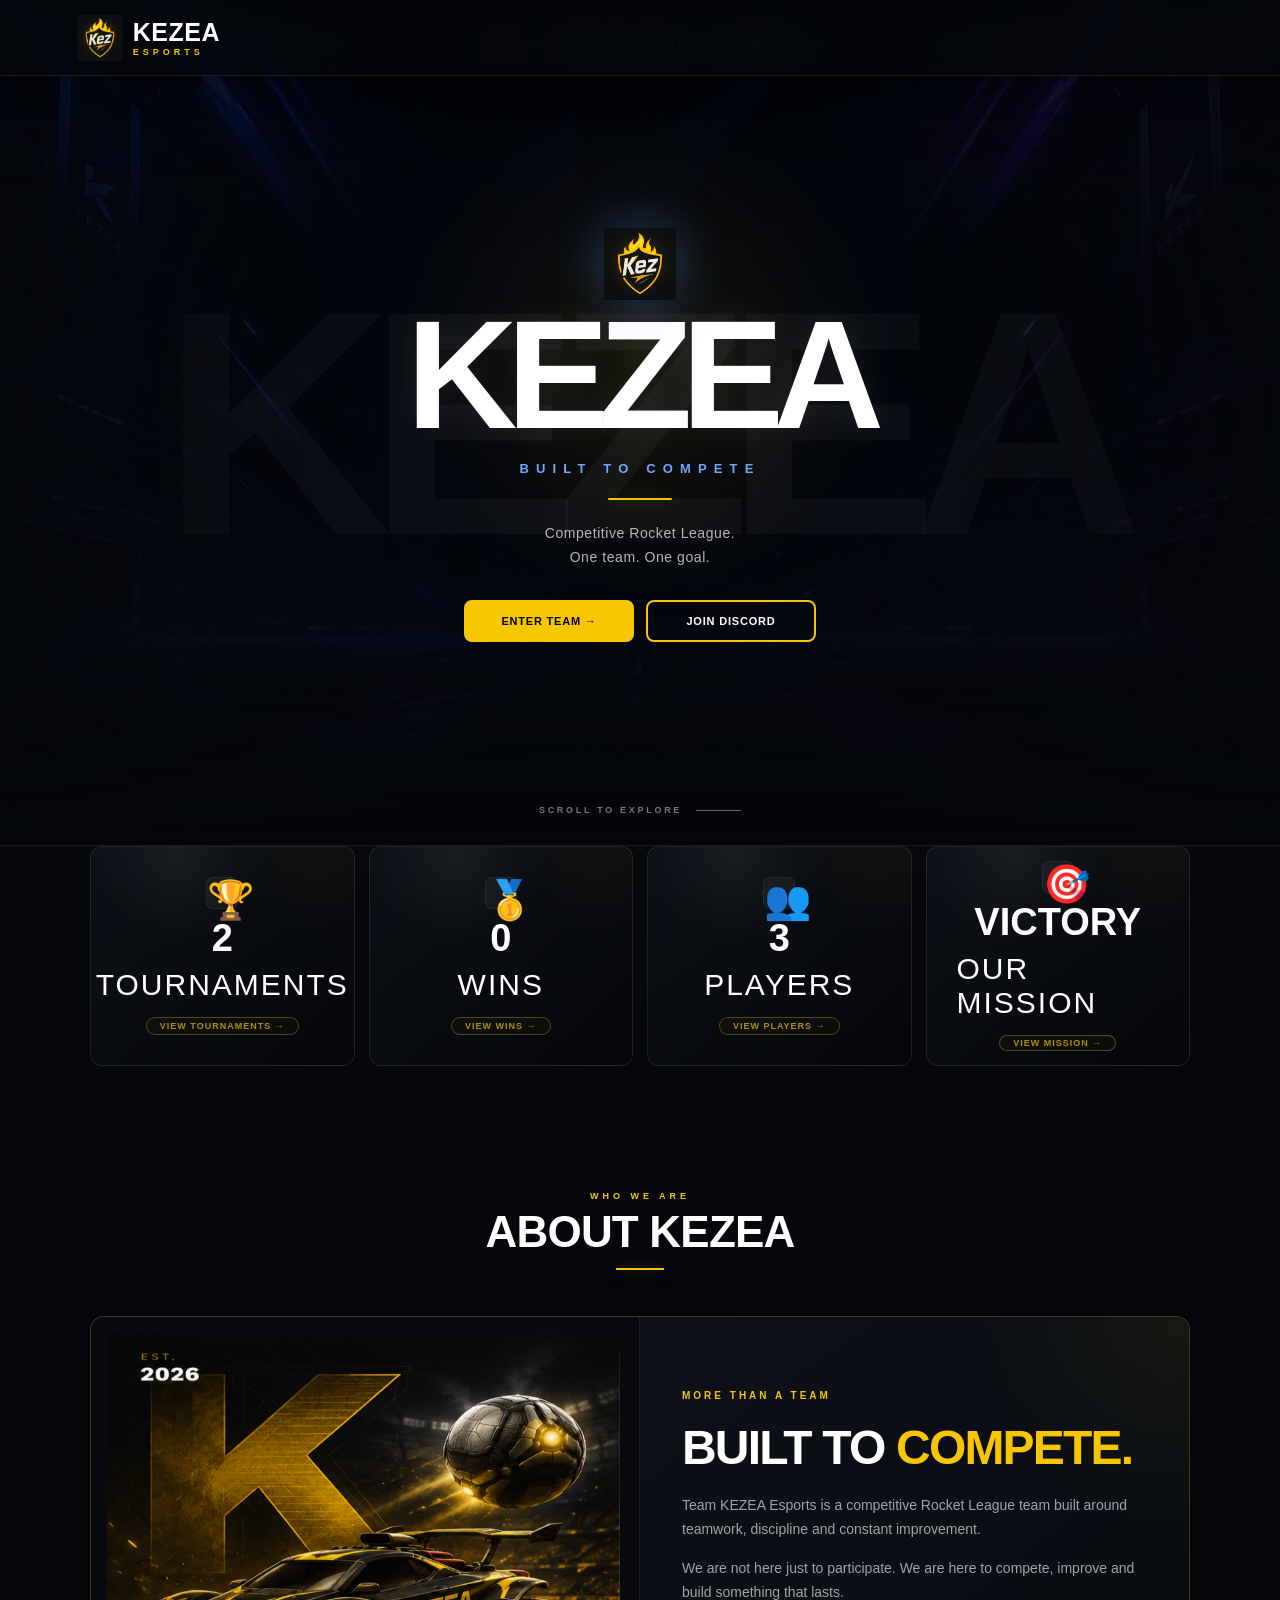
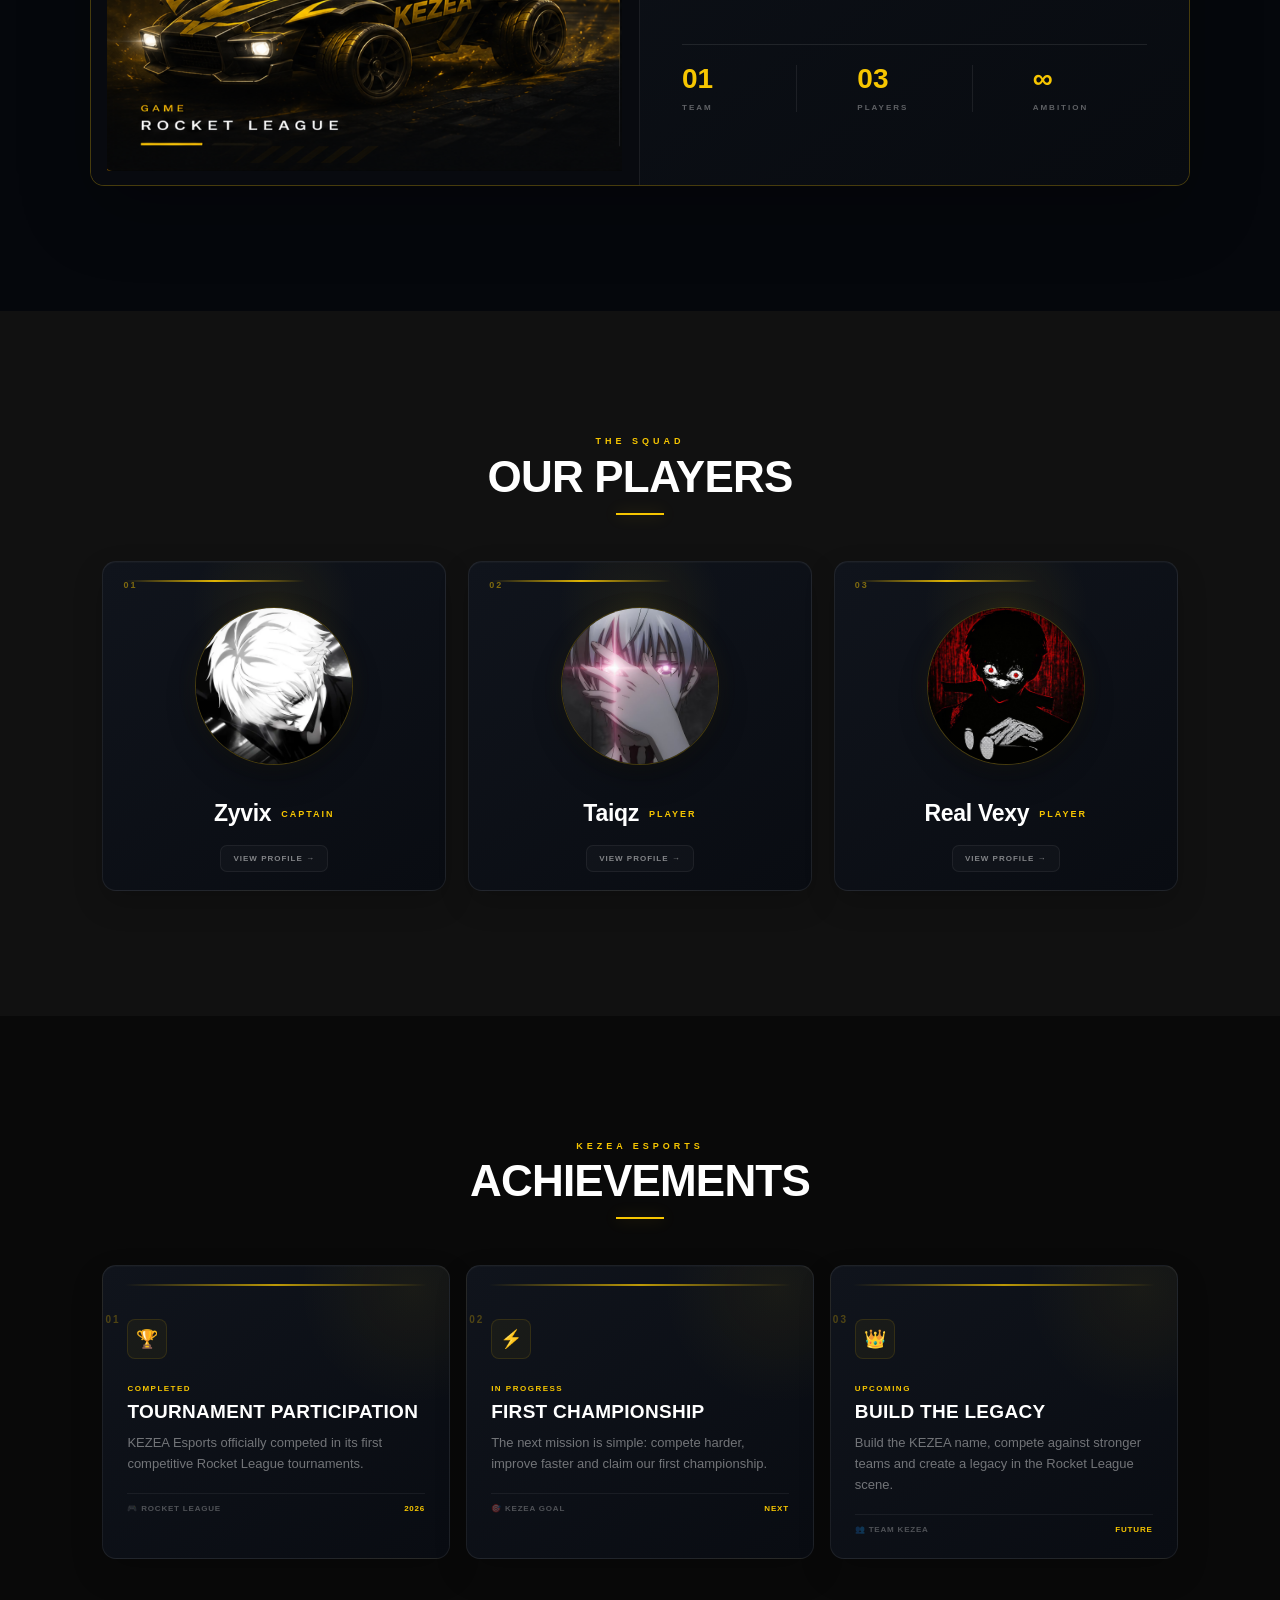
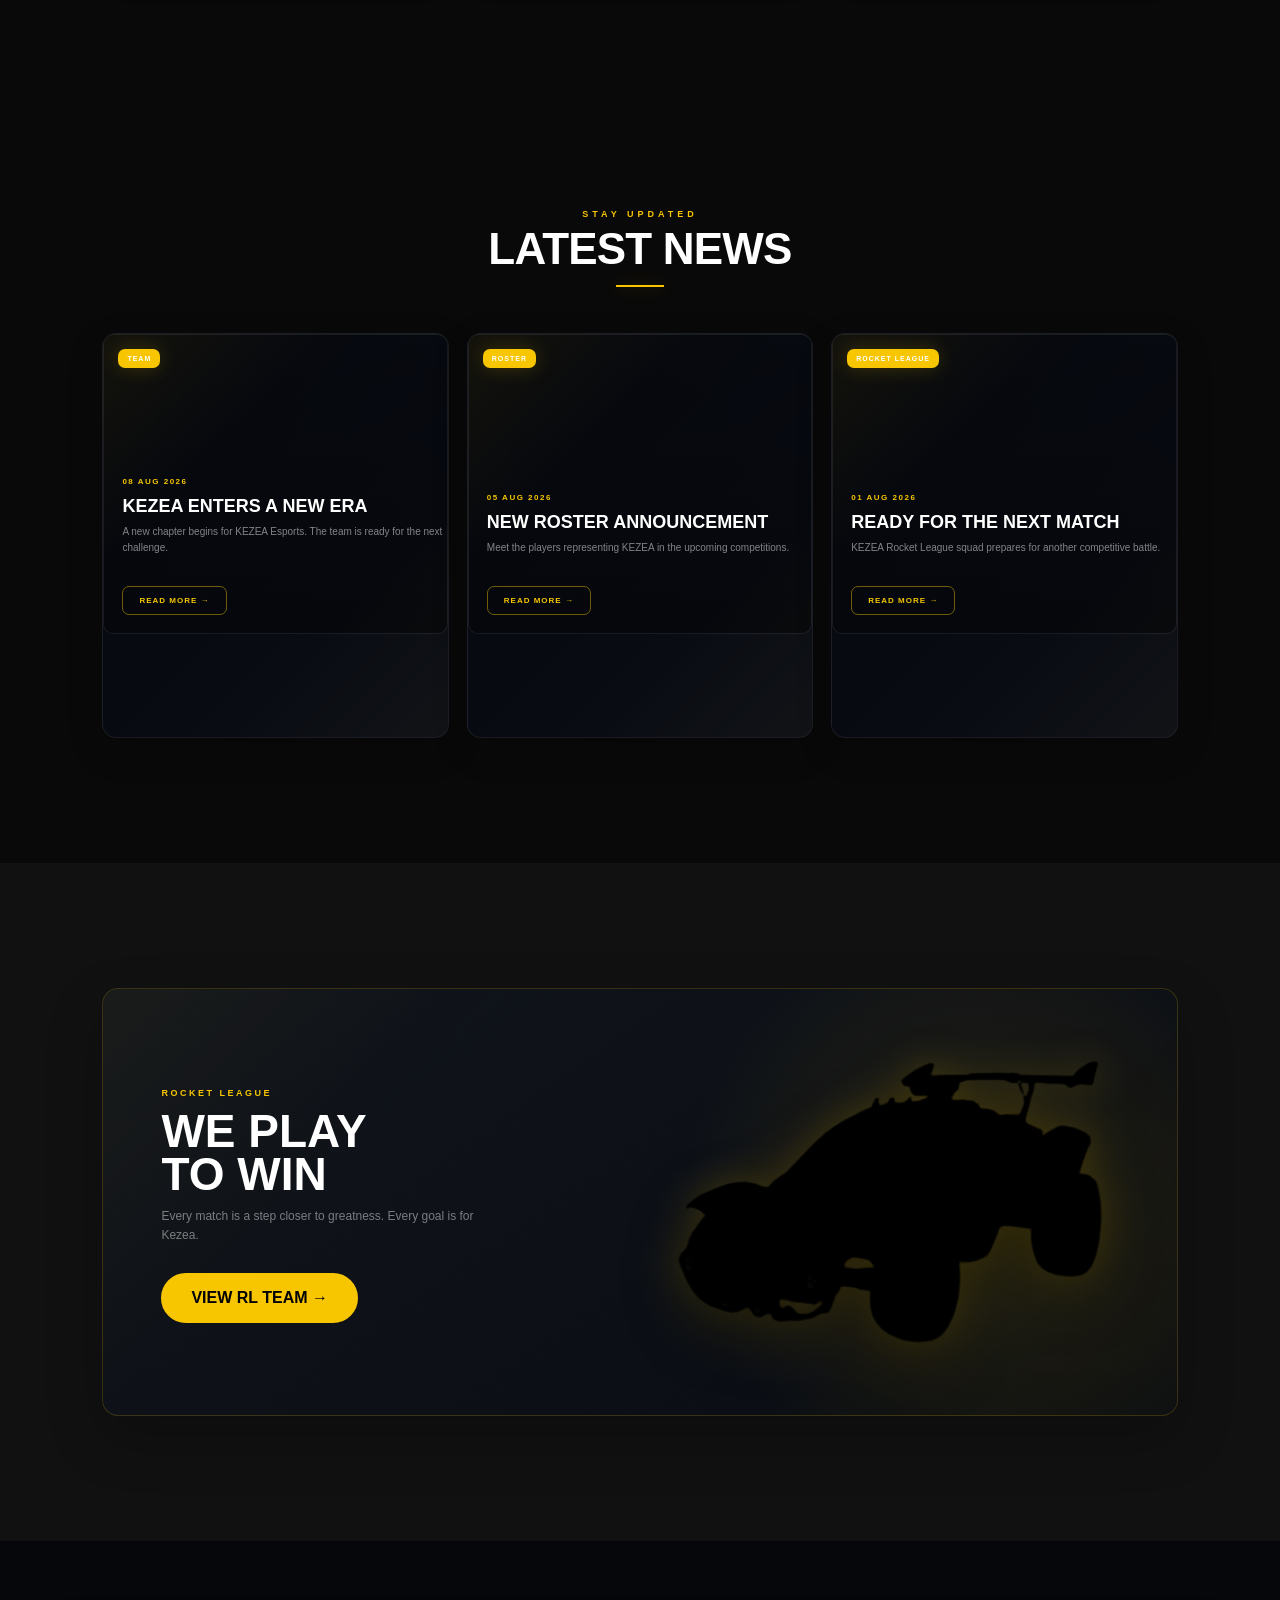
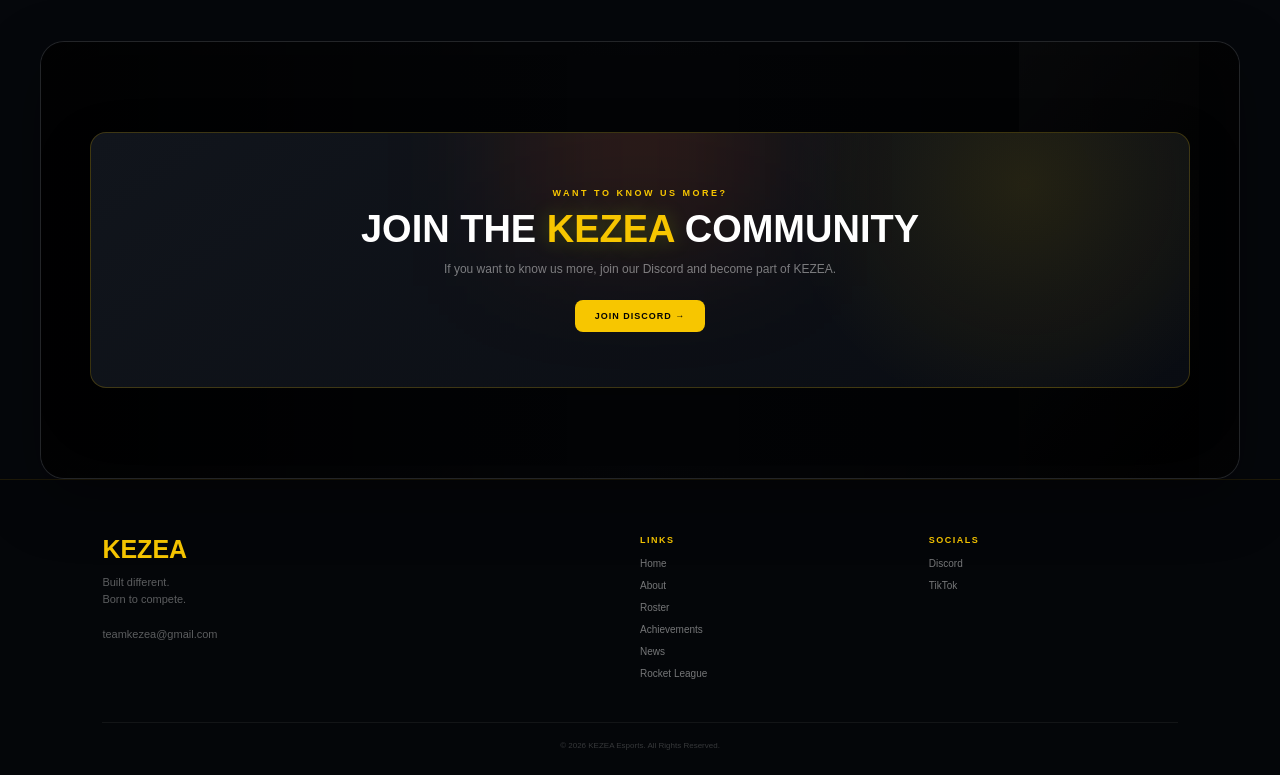
==== commit 15067630: "Update index.html" ====
--- a/index.html
+++ b/index.html
@@ -10,7 +10,7 @@
         content="width=device-width, initial-scale=1.0"
     >
 
-    <title>KEZEA ESPORTS | Rocket League Esports</title>
+    <title>Team KEZEA | Rocket League Esports</title>
 
 
     <!-- =========================
@@ -29,7 +29,7 @@
 
     <meta
         name="description"
-        content="Official KEZEA Esports website. A competitive Rocket League esports team built on passion, teamwork and a drive for greatness."
+        content="Official website of Team KEZEA Esports, a competitive Rocket League team from Europe. Meet the KEZEA roster, follow tournaments, results and team updates."
     >
 
 
@@ -39,12 +39,12 @@
 
     <meta
         property="og:title"
-        content="KEZEA ESPORTS | Rocket League Esports"
+        content="Team KEZEA | Rocket League Esports"
     >
 
     <meta
         property="og:description"
-        content="Official KEZEA Esports website. A competitive Rocket League esports team built on passion, teamwork and a drive for greatness."
+        content="Official website of Team KEZEA Esports. Meet our Rocket League roster, follow tournaments, results and the latest KEZEA updates."
     >
 
     <meta
@@ -63,15 +63,41 @@
     >
 
 
+
+    <!-- =========================
+         SEO
+    ========================== -->
+
+    <link
+        rel="canonical"
+        href="https://teamkezea.github.io/kezea-website/"
+    >
+
+    <meta
+        name="robots"
+        content="index, follow"
+    >
+
+    <meta
+        name="author"
+        content="Team KEZEA Esports"
+    >
+
+    <meta
+        name="keywords"
+        content="Team KEZEA, KEZEA, KEZEA Esports, Rocket League Esports, Rocket League Team, European Esports Team"
+    >
+
     <!-- =========================
          FAVICON
     ========================== -->
 
     <link
-        rel="icon"
-        type="image/png"
-        href="logo.png"
-    >
+    rel="icon"
+    type="image/png"
+    sizes="96x96"
+    href="favicon-96x96.png"
+>
 
 
     <!-- =========================
@@ -82,6 +108,41 @@
         rel="stylesheet"
         href="style.css"
     >
+
+    <!-- Google tag (gtag.js) -->
+<script async src="https://www.googletagmanager.com/gtag/js?id=G-BKXETE7ELY"></script>
+
+<script>
+  window.dataLayer = window.dataLayer || [];
+
+  function gtag(){
+    dataLayer.push(arguments);
+  }
+
+  gtag('js', new Date());
+
+  gtag('config', 'G-BKXETE7ELY');
+</script>
+    
+
+    <!-- Team KEZEA structured data -->
+    <script type="application/ld+json">
+    {
+      "@context": "https://schema.org",
+      "@type": "Organization",
+      "name": "Team KEZEA",
+      "alternateName": [
+        "KEZEA",
+        "KEZEA Esports"
+      ],
+      "url": "https://teamkezea.github.io/kezea-website/",
+      "logo": "https://teamkezea.github.io/kezea-website/favicon-96x96.png",
+      "description": "Team KEZEA is a competitive Rocket League esports team from Europe.",
+      "sameAs": [
+        "https://www.tiktok.com/@teamkezea0"
+      ]
+    }
+    </script>
 
 </head>
 
@@ -455,7 +516,7 @@
 
 
             <p>
-                KEZEA Esports is a competitive Rocket League
+                Team KEZEA Esports is a competitive Rocket League
                 team built around teamwork, discipline and
                 constant improvement.
             </p>
